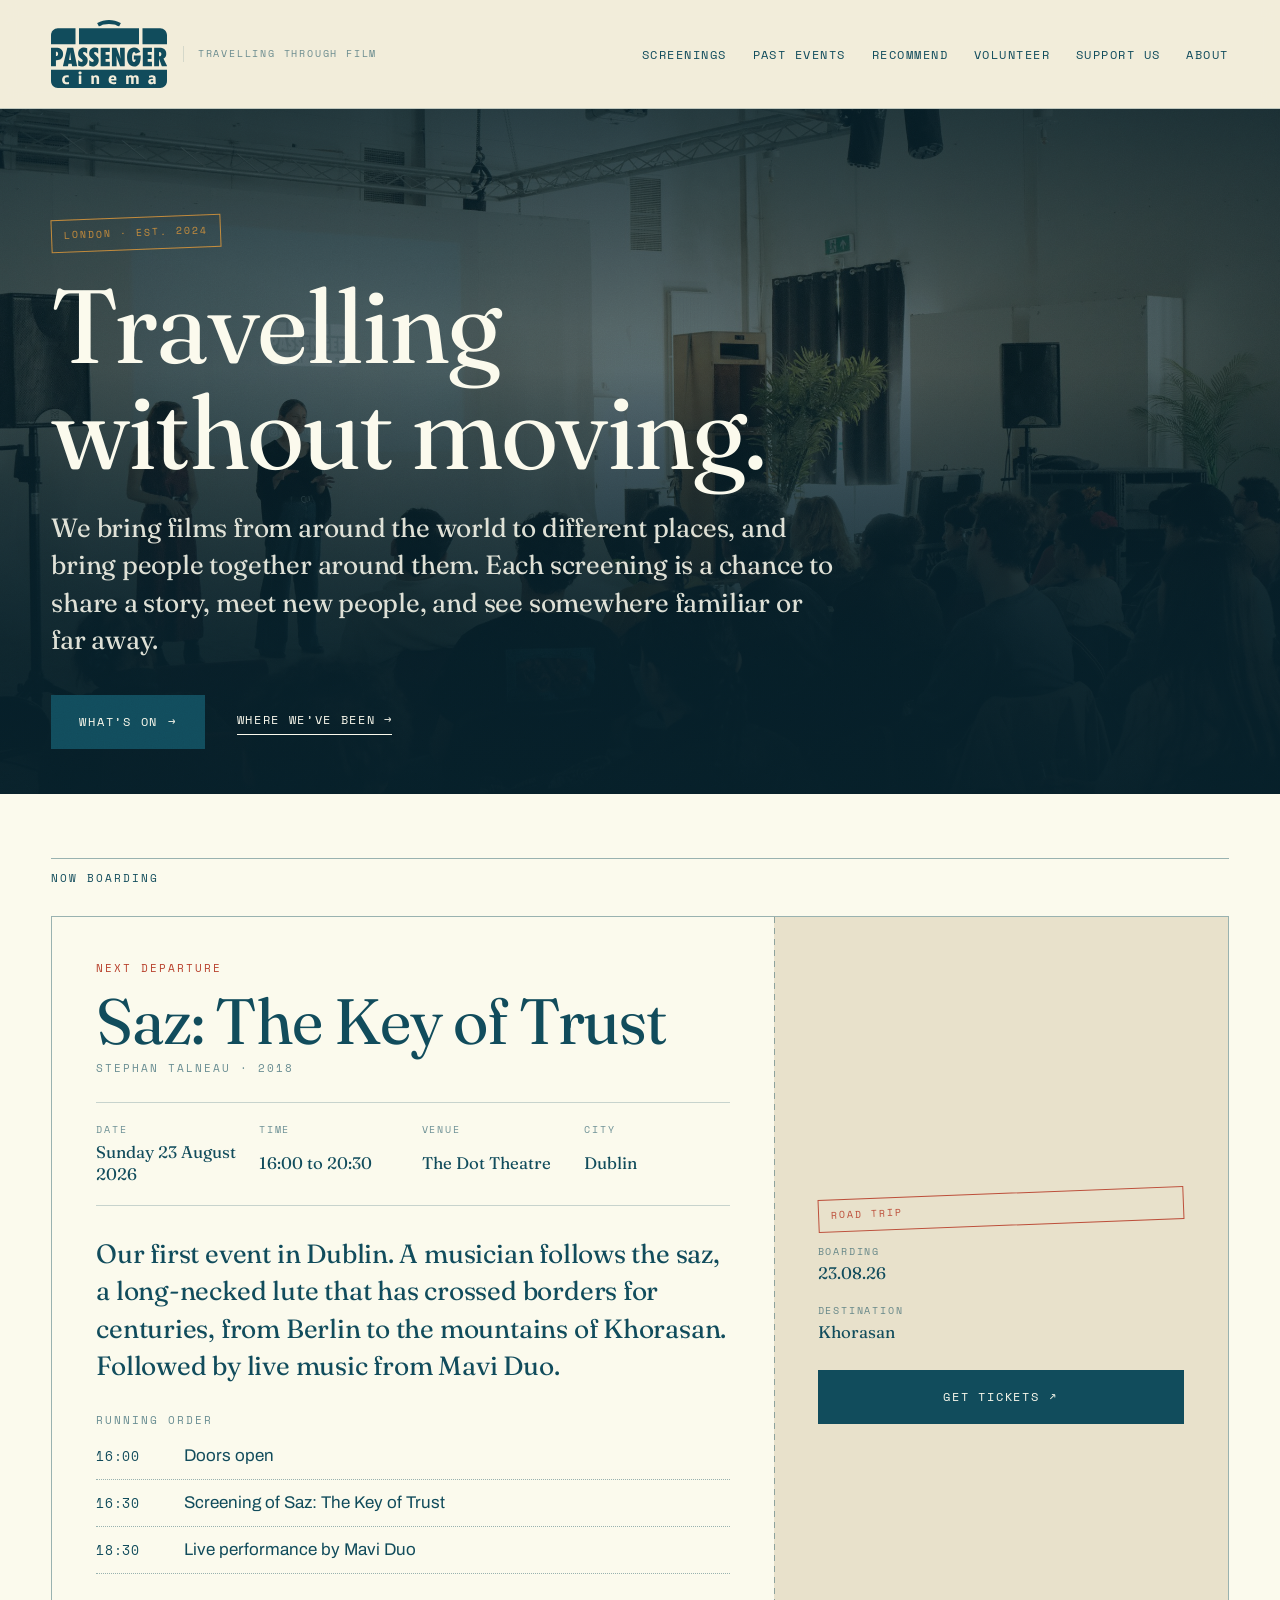
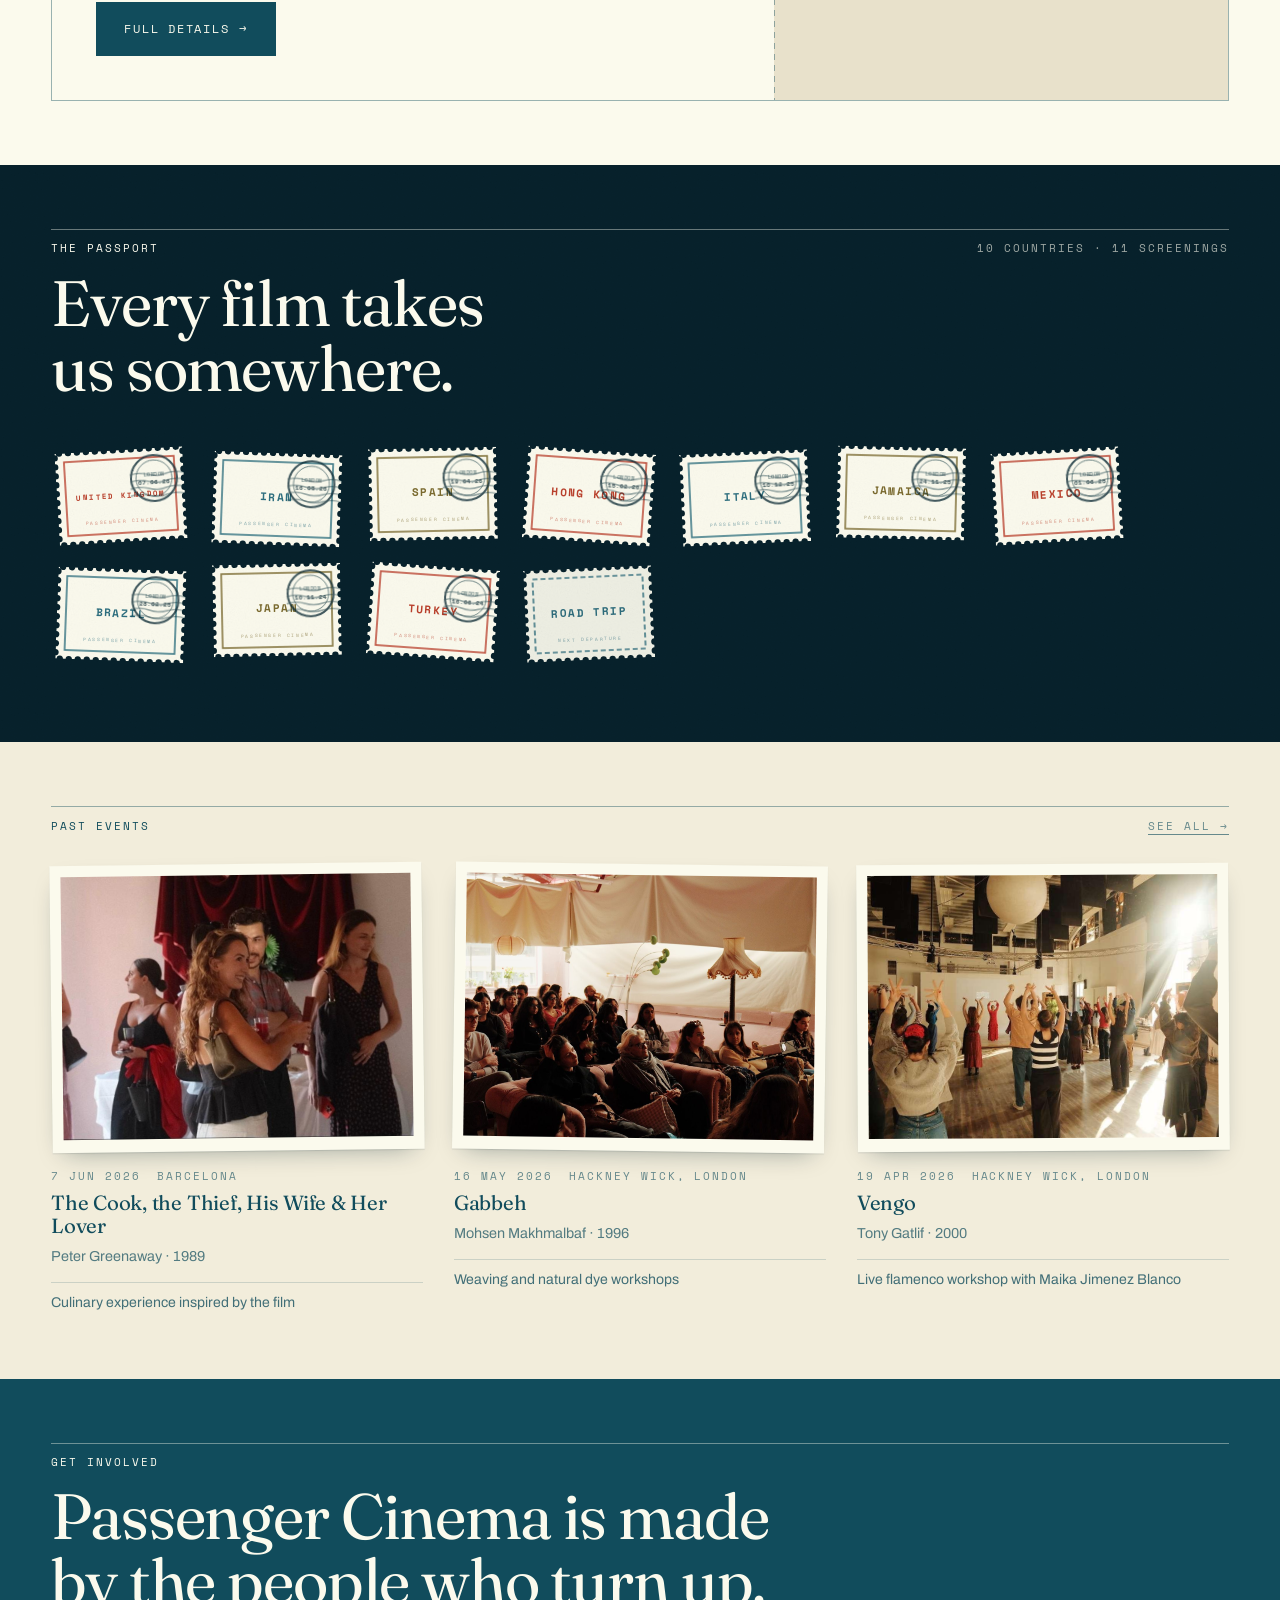
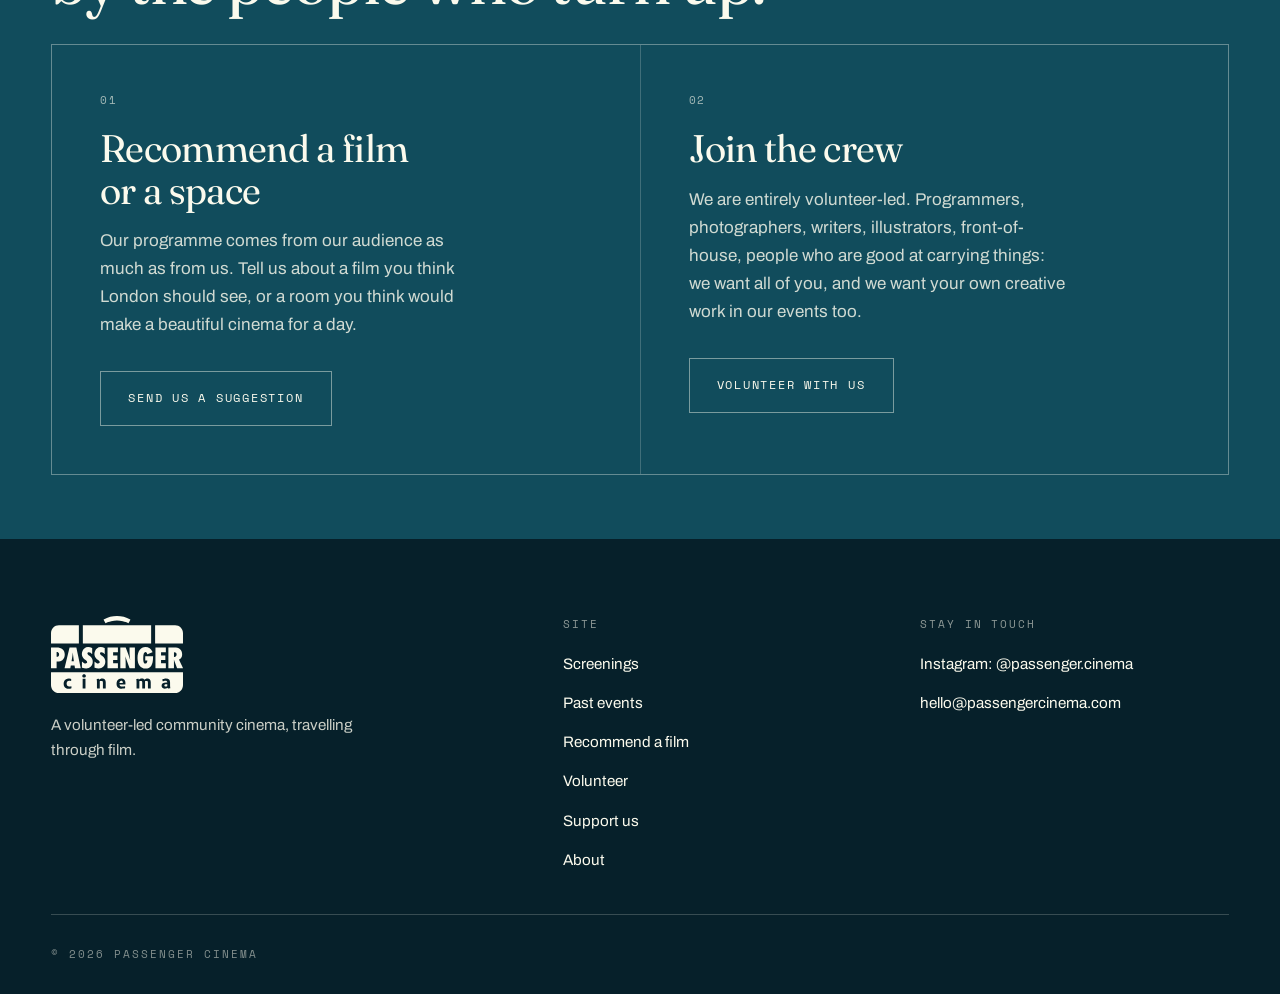
==== index.html @ d67d9bd0 "Drop Luma, keep the email list Every Luma link is gone: the footer on all eight pages, the button on" ====
<!DOCTYPE html>
<html lang="en-GB">
<head>
<meta charset="utf-8">
<meta name="viewport" content="width=device-width, initial-scale=1">
<title>Passenger Cinema: a London community cinema travelling through film</title>
<meta name="description" content="Passenger Cinema is a London community cinema. We bring world cinema to unexpected corners of the city and build a whole event around each film: a workshop, a meal, live music, a conversation that runs long.">
<meta property="og:title" content="Passenger Cinema">
<meta property="og:description" content="A London community cinema. Travelling without moving.">
<meta property="og:type" content="website">
<meta property="og:image" content="assets/img/home-hero.jpg">
<link rel="icon" href="assets/img/brand/logo-mark.png">
<link rel="preconnect" href="https://fonts.googleapis.com">
<link rel="preconnect" href="https://fonts.gstatic.com" crossorigin>
<link href="https://fonts.googleapis.com/css2?family=Fraunces:ital,opsz,wght@0,9..144,300..700;1,9..144,300..600&family=Archivo:wght@400;500;600&family=Space+Mono:wght@400;700&display=swap" rel="stylesheet">
<link rel="stylesheet" href="assets/css/style.css">
</head>
<body>
<a class="skip" href="#main">Skip to content</a>

<header class="masthead">
  <div class="wrap masthead__in">
    <a class="brand" href="index.html" aria-label="Passenger Cinema home">
      <img src="assets/img/brand/logo-midnight.svg" alt="Passenger Cinema">
      <span class="brand__tag">Travelling through film</span>
    </a>
    <button class="navToggle" type="button" aria-expanded="false" aria-controls="nav">
      <span class="navToggle__t">Menu</span>
    </button>
    <nav class="nav" id="nav" data-open="false" aria-label="Main">
      <a href="screenings.html">Screenings</a>
      <a href="archive.html">Past events</a>
      <a href="recommend.html">Recommend</a>
      <a href="volunteer.html">Volunteer</a>
      <a href="support.html">Support us</a>
      <a href="about.html">About</a>
    </nav>
  </div>
</header>

<main id="main">

  <!-- ============================================================ HERO -->
  <section class="hero grain">
    <div class="hero__media">
      <img src="assets/img/home-hero.jpg" alt="A full audience at The Bath House in Hackney Wick, as Passenger Cinema introduce the film in front of the screen." fetchpriority="high">
    </div>
    <div class="wrap hero__in">
      <div class="hero__kicker">
        <span class="stamp" data-t="home.heroKicker">London · est. 2024</span>
      </div>
      <h1 class="display d1" data-t="home.heroHeading">Travelling without moving.</h1>
      <p class="hero__sub lede" data-t="home.heroStandfirst">
        We are a volunteer-run community cinema in London. Every screening is a journey to
        another country, and the event around the film is built with the people whose
        culture is on the screen.
      </p>
      <div class="hero__foot">
        <a class="btn" href="screenings.html">What&rsquo;s on <span aria-hidden="true">&rarr;</span></a>
        <a class="link" href="archive.html">Where we&rsquo;ve been <span class="arw" aria-hidden="true">&rarr;</span></a>
      </div>
    </div>
  </section>

  <!-- ================================================ NEXT DEPARTURE -->
  <section class="section ivory">
    <div class="wrap">
      <div class="shead">
        <div class="shead__top">
          <p class="label">Now boarding</p>
        </div>
      </div>
      <div data-next-departure></div>
    </div>
  </section>

  <!-- ======================================================== PASSPORT -->
  <section class="section deep grain" style="position:relative">
    <div class="wrap" style="position:relative;z-index:2">
      <div class="shead">
        <div class="shead__top">
          <p class="label">The passport</p>
          <p class="label label--muted shead__note">
            <span data-stat-countries>0</span> countries · <span data-stat-events>0</span> screenings
          </p>
        </div>
        <h2 class="display d2" style="max-width:20ch" data-t="home.passportHeading">Every film takes us somewhere.</h2>
      </div>
      <div class="passport" data-passport></div>
    </div>
  </section>

  <!-- ========================================================= ARCHIVE -->
  <section class="section">
    <div class="wrap">
      <div class="shead">
        <div class="shead__top">
          <p class="label">Past events</p>
          <p class="label label--muted shead__note"><a href="archive.html" style="text-decoration:none;border-bottom:1px solid">See all &rarr;</a></p>
        </div>
      </div>
      <div class="cards cards--3" data-featured-archive></div>
    </div>
  </section>

  <!-- ==================================================== GET INVOLVED -->
  <section class="section dark">
    <div class="wrap">
      <div class="shead">
        <div class="shead__top"><p class="label">Get involved</p></div>
        <h2 class="display d2" style="max-width:22ch" data-t="home.involvedHeading">Passenger Cinema is made by the people who turn up.</h2>
      </div>

      <div class="grid2" style="gap:1px;background:var(--rule-dark);border:1px solid var(--rule-dark);margin-top:1rem">
        <article style="background:var(--midnight);padding:clamp(1.75rem,4vw,3rem)">
          <p class="label label--muted" style="margin-bottom:1.25rem">01</p>
          <h3 class="display d3" style="margin-bottom:1rem">Recommend a film<br>or a space</h3>
          <p style="opacity:.82;max-width:38ch" data-t="home.involvedRecommend">
            Our programme comes from our audience as much as from us. Tell us about a film you think
            London should see, or a room you think would make a beautiful cinema for one night.
          </p>
          <p style="margin:2rem 0 0"><a class="btn btn--ghost" href="recommend.html">Send us a suggestion</a></p>
        </article>
        <article style="background:var(--midnight);padding:clamp(1.75rem,4vw,3rem)">
          <p class="label label--muted" style="margin-bottom:1.25rem">02</p>
          <h3 class="display d3" style="margin-bottom:1rem">Join the crew</h3>
          <p style="opacity:.82;max-width:38ch" data-t="home.involvedVolunteer">
            We are entirely volunteer-led. Programmers, photographers, writers, illustrators,
            front-of-house, people who are good at carrying things: we want all of you, and we
            want your own creative work in our events too.
          </p>
          <p style="margin:2rem 0 0"><a class="btn btn--ghost" href="volunteer.html">Volunteer with us</a></p>
        </article>
      </div>
    </div>
  </section></main>

<footer class="foot">
  <div class="wrap">
    <div class="foot__grid">
      <div class="foot__brand">
        <img src="assets/img/brand/logo-ivory.svg" alt="Passenger Cinema">
        <p data-t="footerTagline">A volunteer-led community cinema, travelling through film.</p>
      </div>
      <div>
        <h4>Site</h4>
        <ul>
          <li><a href="screenings.html">Screenings</a></li>
          <li><a href="archive.html">Past events</a></li>
          <li><a href="recommend.html">Recommend a film</a></li>
          <li><a href="volunteer.html">Volunteer</a></li>
          <li><a href="support.html">Support us</a></li>
          <li><a href="about.html">About</a></li>
        </ul>
      </div>
      <div>
        <h4>Stay in touch</h4>
        <ul>
          <li><a data-instagram href="#" target="_blank" rel="noopener">Instagram: @passenger.cinema</a></li>
          <li><a data-contact-email href="#">hello@passengercinema.com</a></li>
        </ul>
      </div>
    </div>
    <div class="foot__base">
      <p class="label">&copy; <span data-year>2026</span> Passenger Cinema</p>
    </div>
  </div>
</footer>

<script src="assets/js/site.js"></script>
</body>
</html>
---- assets/css/style.css ----
/* ==========================================================================
   PASSENGER CINEMA
   Brand: Midnight Green #114C5C · Ivory #FBFAED (from the official logo kit)
   ========================================================================== */

/* --------------------------------------------------------------- tokens - */
:root {
  --ink:            #06202A;
  --midnight:       #114C5C;
  --midnight-2:     #0D3C49;
  --midnight-soft:  #2A6C7D;
  --ivory:          #FBFAED;
  --paper:          #F2EDDB;
  --paper-2:        #E8E1CB;
  --stamp:          #B8402C;
  --ochre:          #D2913A;

  --rule:           color-mix(in srgb, var(--midnight) 22%, transparent);
  --rule-strong:    color-mix(in srgb, var(--midnight) 42%, transparent);
  --rule-dark:      rgba(251, 250, 237, .20);

  --display: "Fraunces", "Iowan Old Style", "Palatino Linotype", Palatino, Georgia, serif;
  --sans:    "Archivo", "Helvetica Neue", Helvetica, Arial, sans-serif;
  --mono:    "Space Mono", ui-monospace, SFMono-Regular, "SF Mono", Menlo, Consolas, monospace;

  --gut:   clamp(1.25rem, 4vw, 3.5rem);
  --maxw:  1320px;
  --readw: 62ch;

  /* height of the sticky masthead — the mobile nav drops from underneath it,
     so change it here and everything follows */
  --headerH: clamp(84px, 7.5vw, 112px);

  --ease: cubic-bezier(.22,.61,.36,1);
}

/* ---------------------------------------------------------------- reset - */
*, *::before, *::after { box-sizing: border-box; }
html { -webkit-text-size-adjust: 100%; scroll-behavior: smooth; }
@media (prefers-reduced-motion: reduce) {
  html { scroll-behavior: auto; }
  *, *::before, *::after { animation-duration: .001ms !important; transition-duration: .001ms !important; }
}
body {
  margin: 0;
  background: var(--paper);
  color: var(--midnight);
  font-family: var(--sans);
  font-size: clamp(1rem, .96rem + .2vw, 1.0625rem);
  line-height: 1.65;
  -webkit-font-smoothing: antialiased;
  text-rendering: optimizeLegibility;
}
img, svg, video { max-width: 100%; display: block; }
img { height: auto; }
a { color: inherit; }
button, input, select, textarea { font: inherit; color: inherit; }
h1, h2, h3, h4 { margin: 0; font-weight: 400; }
p { margin: 0 0 1.1em; }
ul { margin: 0; padding: 0; }
hr { border: 0; border-top: 1px solid var(--rule); margin: 0; }

::selection { background: var(--ochre); color: var(--ink); }

:focus-visible {
  outline: 2px solid var(--stamp);
  outline-offset: 3px;
  border-radius: 2px;
}

.skip {
  position: absolute; left: -9999px; top: 0; z-index: 200;
  background: var(--midnight); color: var(--ivory);
  padding: .75rem 1.25rem; font-family: var(--mono); font-size: .8rem;
}
.skip:focus { left: 0; }

.sr {
  position: absolute; width: 1px; height: 1px; padding: 0; margin: -1px;
  overflow: hidden; clip: rect(0 0 0 0); white-space: nowrap; border: 0;
}

/* ------------------------------------------------------------- primitives */
.wrap { width: 100%; max-width: var(--maxw); margin-inline: auto; padding-inline: var(--gut); }
.wrap--narrow { max-width: 880px; }

.section { padding-block: clamp(3.25rem, 5vw, 4.5rem); }
.section--tight { padding-block: clamp(2.25rem, 3.2vw, 2.75rem); }

.dark  { background: var(--midnight); color: var(--ivory); }
.dark  { --rule: var(--rule-dark); --rule-strong: rgba(251,250,237,.4); }
.deep  { background: var(--ink);     color: var(--ivory); }
.deep  { --rule: var(--rule-dark); --rule-strong: rgba(251,250,237,.4); }
.ivory { background: var(--ivory);   color: var(--midnight); }

/* labels: the small letterspaced mono used all over the site.
   These hold editable content, so they have to survive someone typing a long
   value into the CMS. Wrap rather than overflow, and never exceed the column. */
.label {
  font-family: var(--mono);
  font-size: .6875rem;
  letter-spacing: .18em;
  text-transform: uppercase;
  line-height: 1.4;
  margin: 0;
  max-width: 100%;
  overflow-wrap: anywhere;
}
.label--muted { opacity: .62; }
.label--stamp { color: var(--stamp); }
/* the stamp red goes muddy on dark grounds, so switch to ochre there */
.dark .label--stamp, .deep .label--stamp, .hero .label--stamp, .ehero .label--stamp { color: var(--ochre); }
/* over photography, muted labels lose the fight: keep them legible */
.hero .label--muted, .ehero .label--muted {
  opacity: .95; color: var(--ochre);
  text-shadow: 0 1px 12px rgba(6,32,42,.85);
}

/* display type */
.display {
  font-family: var(--display);
  font-weight: 400;
  font-variation-settings: "SOFT" 0, "WONK" 1, "opsz" 60;
  line-height: 1.02;
  letter-spacing: -.018em;
  text-wrap: balance;
}
.d1 { font-size: clamp(2.75rem, 8.5vw, 6.5rem); }
.d2 { font-size: clamp(2.1rem, 5.4vw, 4rem); }
.d3 { font-size: clamp(1.55rem, 3.2vw, 2.4rem); line-height: 1.08; }
.d4 { font-size: clamp(1.25rem, 2vw, 1.6rem);  line-height: 1.15; letter-spacing: -.01em; }

.lede {
  font-family: var(--display);
  font-size: clamp(1.2rem, 1.05rem + 1vw, 1.65rem);
  line-height: 1.42;
  font-weight: 400;
  letter-spacing: -.008em;
  max-width: 34ch;
}
.prose { max-width: var(--readw); }
.prose p { margin-bottom: 1.25em; }
.prose em { font-style: italic; }
.prose a { text-decoration: underline; text-underline-offset: .22em; text-decoration-thickness: 1px; }

.rule { border-top: 1px solid var(--rule); }
.rule-strong { border-top: 1px solid var(--rule-strong); }

/* section heading: label + rule + title */
.shead { display: grid; gap: .8rem; margin-bottom: clamp(1.5rem, 2.4vw, 1.9rem); }
.shead__top {
  display: flex; align-items: baseline; gap: 1rem;
  border-top: 1px solid var(--rule-strong); padding-top: .7rem;
}
.shead__top .label { flex: 0 0 auto; }
.shead__top .shead__note { margin-left: auto; text-align: right; }

/* ------------------------------------------------------------------ links */
.link {
  display: inline-flex; align-items: center; gap: .5rem;
  font-family: var(--mono); font-size: .75rem; letter-spacing: .14em;
  text-transform: uppercase; text-decoration: none;
  padding-bottom: .25rem;
  border-bottom: 1px solid currentColor;
  transition: gap .25s var(--ease), opacity .2s;
}
.link:hover { gap: .9rem; }
.link .arw { transition: transform .25s var(--ease); }
.link:hover .arw { transform: translateX(2px); }

.btn {
  display: inline-flex; align-items: center; justify-content: center; gap: .6rem;
  font-family: var(--mono); font-size: .78rem; letter-spacing: .14em;
  text-transform: uppercase; text-decoration: none;
  padding: 1rem 1.7rem;
  background: var(--midnight); color: var(--ivory);
  border: 1px solid var(--midnight);
  cursor: pointer;
  transition: background .22s var(--ease), color .22s var(--ease), transform .22s var(--ease);
}
.btn:hover { background: var(--stamp); border-color: var(--stamp); color: var(--ivory); transform: translateY(-1px); }
.btn--ghost { background: transparent; color: currentColor; border-color: currentColor; }
.btn--ghost:hover { background: currentColor; color: var(--paper); }
.dark .btn, .deep .btn { background: var(--ivory); color: var(--midnight); border-color: var(--ivory); }
.dark .btn:hover, .deep .btn:hover { background: var(--ochre); border-color: var(--ochre); color: var(--ink); }
.dark .btn--ghost, .deep .btn--ghost { background: transparent; color: var(--ivory); border-color: rgba(251,250,237,.45); }
.dark .btn--ghost:hover, .deep .btn--ghost:hover { background: var(--ivory); color: var(--midnight); border-color: var(--ivory); }
.btn[disabled] { opacity: .45; pointer-events: none; }

/* ----------------------------------------------------------------- stamps */
.stamp {
  display: inline-block;
  font-family: var(--mono); font-size: .625rem; letter-spacing: .2em; text-transform: uppercase;
  padding: .45rem .75rem;
  border: 1.5px solid currentColor;
  color: var(--stamp);
  transform: rotate(-2.2deg);
  opacity: .9;
}
.stamp--ochre { color: var(--ochre); }
.stamp--flat  { transform: none; }
.dark .stamp, .deep .stamp, .hero .stamp, .ehero .stamp { color: var(--ochre); }
.ticket__stub .stamp { color: var(--stamp); }

/* -------------------------------------------------------------- site head */
.masthead {
  position: sticky; top: 0; z-index: 60;
  background: color-mix(in srgb, var(--paper) 92%, transparent);
  backdrop-filter: blur(10px);
  border-bottom: 1px solid var(--rule);
}
.masthead--onDark {
  background: color-mix(in srgb, var(--ink) 82%, transparent);
  color: var(--ivory);
  border-bottom-color: var(--rule-dark);
}
.masthead__in {
  display: flex; align-items: center; gap: 1.5rem;
  min-height: var(--headerH);
  padding-block: clamp(1rem, 1.6vw, 1.6rem);
}
.brand { display: flex; align-items: center; gap: 1rem; text-decoration: none; flex: 0 0 auto; }
.brand img { width: clamp(92px, 10vw, 116px); }
.brand__tag {
  display: none;
  font-family: var(--mono); font-size: .625rem; letter-spacing: .18em; text-transform: uppercase;
  opacity: .6; padding-left: .85rem; border-left: 1px solid var(--rule);
}
@media (min-width: 900px) { .brand__tag { display: block; } }

.nav { margin-left: auto; display: flex; align-items: center; gap: clamp(.9rem, 2vw, 1.9rem); }
.nav a {
  font-family: var(--mono); font-size: .72rem; letter-spacing: .13em; text-transform: uppercase;
  text-decoration: none; padding: .35rem 0; position: relative; white-space: nowrap;
}
.nav a::after {
  content: ""; position: absolute; left: 0; right: 100%; bottom: 0;
  border-bottom: 1px solid currentColor; transition: right .28s var(--ease);
}
.nav a:hover::after, .nav a[aria-current="page"]::after { right: 0; }
.nav a[aria-current="page"] { color: var(--stamp); }
.masthead--onDark .nav a[aria-current="page"] { color: var(--ochre); }

.navToggle {
  margin-left: auto; display: inline-flex; align-items: center; gap: .5rem;
  background: none; border: 1px solid var(--rule-strong); cursor: pointer;
  padding: .5rem .8rem;
  font-family: var(--mono); font-size: .68rem; letter-spacing: .14em; text-transform: uppercase;
}
@media (min-width: 940px) { .navToggle { display: none; } }
@media (max-width: 939px) {
  .nav {
    position: fixed; inset: var(--headerH) 0 auto 0;
    background: var(--midnight); color: var(--ivory);
    flex-direction: column; align-items: flex-start; gap: 0;
    padding: 1rem var(--gut) 2rem;
    border-bottom: 1px solid var(--rule-dark);
    transform: translateY(-8px); opacity: 0; pointer-events: none;
    transition: opacity .2s var(--ease), transform .2s var(--ease);
    max-height: calc(100dvh - var(--headerH)); overflow-y: auto;
  }
  .nav[data-open="true"] { transform: none; opacity: 1; pointer-events: auto; }
  .nav a { width: 100%; padding: .95rem 0; border-bottom: 1px solid rgba(251,250,237,.14); font-size: .82rem; }
  .nav a::after { display: none; }
  .nav a[aria-current="page"] { color: var(--ochre); }
}

/* ------------------------------------------------------------------- hero */
.hero { position: relative; background: var(--ink); color: var(--ivory); overflow: hidden; }
.hero__media { position: absolute; inset: 0; }
.hero__media img { width: 100%; height: 100%; object-fit: cover; opacity: .52; filter: saturate(.85) contrast(1.03); }
.hero__media::after {
  content: ""; position: absolute; inset: 0;
  background:
    linear-gradient(180deg, rgba(6,32,42,.72) 0%, rgba(6,32,42,.35) 38%, rgba(6,32,42,.88) 100%),
    radial-gradient(120% 80% at 50% 0%, transparent 40%, rgba(6,32,42,.6) 100%);
}
.hero__in {
  position: relative;
  min-height: min(74vh, 640px);
  display: flex; flex-direction: column; justify-content: flex-end;
  padding-block: clamp(4rem, 12vh, 7rem) clamp(2rem, 5vh, 3rem);
}
.hero__kicker { display: flex; flex-wrap: wrap; align-items: center; gap: .9rem; margin-bottom: 1.4rem; }
.hero h1 { max-width: 16ch; margin-bottom: 1.5rem; }
.hero__sub { max-width: 46ch; opacity: .88; margin-bottom: 2.25rem; }
.hero__foot { display: flex; flex-wrap: wrap; gap: 1rem 2rem; align-items: center; }

/* grain */
.grain::before {
  content: ""; position: absolute; inset: 0; pointer-events: none; z-index: 1;
  opacity: .16; mix-blend-mode: overlay;
  background-image: url("data:image/svg+xml;utf8,<svg xmlns='http://www.w3.org/2000/svg' width='180' height='180'><filter id='n'><feTurbulence type='fractalNoise' baseFrequency='.85' numOctaves='3' stitchTiles='stitch'/><feColorMatrix type='saturate' values='0'/></filter><rect width='180' height='180' filter='url(%23n)' opacity='.55'/></svg>");
}

/* A portrait image beside a column of text, used for the film poster on the
   screenings page and the founders photograph on the About page. Each fills
   the white space the other would leave. */
.filmgrid { display: grid; gap: clamp(1.5rem, 3vw, 2.75rem); align-items: start; }
@media (min-width: 780px) {
  .filmgrid { grid-template-columns: minmax(0, .8fr) minmax(0, 1.2fr); }
}
.filmgrid__fig { margin: 0; }
.filmgrid__fig img { width: 100%; }
.filmgrid .prose { max-width: none; }

/* ------------------------------------------------------- boarding / ticket */
.ticket {
  position: relative;
  background: var(--ivory); color: var(--midnight);
  display: grid; grid-template-columns: 1fr;
  border: 1px solid var(--rule-strong);
}
.dark .ticket, .deep .ticket { border-color: transparent; }
@media (min-width: 860px) { .ticket { grid-template-columns: 1.35fr .85fr; } }

.ticket__main { padding: clamp(1.6rem, 3.5vw, 2.75rem); }
.ticket__stub {
  padding: clamp(1.6rem, 3.5vw, 2.75rem);
  background: var(--paper-2);
  display: flex; flex-direction: column; gap: 1.1rem; justify-content: center;
  position: relative;
}
/* perforation */
.ticket__stub::before {
  content: ""; position: absolute; inset-block: 0; left: 0; width: 1px;
  background-image: linear-gradient(var(--rule-strong) 55%, transparent 0);
  background-size: 1px 11px;
}
@media (max-width: 859px) {
  .ticket__stub::before { inset: 0 0 auto 0; width: auto; height: 1px;
    background-image: linear-gradient(90deg, var(--rule-strong) 55%, transparent 0);
    background-size: 11px 1px; }
}
.ticket__row { display: grid; gap: .2rem; }
.ticket__row dt { font-family: var(--mono); font-size: .625rem; letter-spacing: .18em; text-transform: uppercase; opacity: .6; }
.ticket__row dd { margin: 0; font-family: var(--display); font-size: 1.05rem; line-height: 1.3; overflow-wrap: anywhere; }
.ticket__meta { display: grid; grid-template-columns: repeat(auto-fit, minmax(120px, 1fr)); gap: 1.1rem; margin: 1.6rem 0 1.8rem;
  border-top: 1px solid var(--rule); border-bottom: 1px solid var(--rule); padding-block: 1.2rem; }

.runorder { list-style: none; display: grid; gap: .55rem; margin: 0 0 1.75rem; }
.runorder li { display: grid; grid-template-columns: 4.5rem 1fr; gap: 1rem; align-items: baseline;
  padding-bottom: .55rem; border-bottom: 1px dotted var(--rule-strong); }
.runorder time { font-family: var(--mono); font-size: .8rem; letter-spacing: .06em; }

/* a smaller button, for places that should not shout */
.btn--sm { padding: .62rem 1.05rem; font-size: .68rem; letter-spacing: .12em; gap: .45rem; }

/* Stay in touch: deliberately compact. It sits at the foot of the page
   and should not compete with the screening above it. */
.stayintouch__lede { font-family: var(--display); font-size: 1.35rem; line-height: 1.25; margin: 0 0 .5rem; }
.stayintouch__p { opacity: .82; font-size: .92rem; max-width: 48ch; margin: 0; }
.stayintouch__row { display: flex; flex-wrap: wrap; gap: .6rem; margin: 1.1rem 0 0; }
.stayintouch .field input { padding: .62rem .85rem; }

/* email signup: field and button on one line where there is room */
.signup { display: grid; gap: .75rem; }
@media (min-width: 520px) { .signup { grid-template-columns: 1fr auto; align-items: start; } }
.signup .btn { white-space: nowrap; }

/* ------------------------------------------------------------- subscribe */
.subscribe {
  display: grid; gap: 1.5rem; align-items: center;
  border-block: 1px solid var(--rule);
  padding-block: clamp(1.75rem, 3vw, 2.5rem);
}
@media (min-width: 820px) {
  .subscribe { grid-template-columns: 1fr auto; gap: 2.5rem; }
}

/* --------------------------------------------------------------- pillars */
.pillars { display: grid; gap: 1px; background: var(--rule); border-block: 1px solid var(--rule); }
@media (min-width: 780px) { .pillars { grid-template-columns: repeat(3, 1fr); } }
.pillar { background: var(--paper); padding: clamp(1.5rem, 3vw, 2.25rem) clamp(1.25rem, 2.5vw, 2rem); }
.ivory .pillars .pillar { background: var(--ivory); }
.pillar__n { font-family: var(--mono); font-size: .68rem; letter-spacing: .2em; opacity: .5; display: block; margin-bottom: 1.1rem; }
.pillar h3 { margin-bottom: .6rem; }
.pillar p { margin: 0; font-size: .96rem; opacity: .82; }

/* --------------------------------------------------------------- passport -
   The stamps are SVG, drawn in site.js, so all the box styling that used to
   live here is gone. What is left positions them and sets the ink colour.
   -------------------------------------------------------------------------- */
.passport {
  display: flex; flex-wrap: wrap;
  gap: clamp(.5rem, 1.4vw, 1rem);
  padding-block: 1rem;
}

/* The wrapper exists so the hover postcard has somewhere to live: the SVG
   would otherwise clip it. */
.pstamp-wrap { position: relative; display: inline-block; }

.pstamp {
  --ink: #B8402C;
  --cancel: #0B2C36;
  --stamp-paper: #FBFAED;
  display: block;
  text-decoration: none;
  transition: transform .3s var(--ease), opacity .2s var(--ease);
}
.stampsvg { display: block; font-family: var(--mono); overflow: visible; }

/* every stamp sits at its own angle, like a page that has been filling up */
.pstamp-wrap:nth-child(6n+1) .pstamp { transform: rotate(-3.4deg); }
.pstamp-wrap:nth-child(6n+2) .pstamp { transform: rotate(2.1deg)  translateY(3px); }
.pstamp-wrap:nth-child(6n+3) .pstamp { transform: rotate(-1.2deg) translateY(-2px); }
.pstamp-wrap:nth-child(6n+4) .pstamp { transform: rotate(4.1deg); }
.pstamp-wrap:nth-child(6n+5) .pstamp { transform: rotate(-2.6deg) translateY(2px); }
.pstamp-wrap:nth-child(6n+6) .pstamp { transform: rotate(1.4deg)  translateY(-3px); }

/* three ink colours, cycling, so the page looks stamped over time */
.pstamp-wrap:nth-child(3n+2) .pstamp { --ink: #2E6E7E; }
.pstamp-wrap:nth-child(3n+3) .pstamp { --ink: #7A6A2F; }

.pstamp-wrap:hover .pstamp { transform: rotate(0deg) scale(1.05); }

/* the one we have not been to yet: printed, but not yet cancelled */
.pstamp[data-next="true"] { --ink: #9A6B1F; opacity: .95; }

/* ---- the postcard that appears on hover -------------------------------- */
.pcard {
  position: absolute;
  bottom: calc(100% + 6px);
  left: 50%;
  width: 168px;
  z-index: 30;
  display: grid; gap: .1rem;
  padding: 8px 8px 10px;
  background: var(--ivory);
  color: var(--midnight);
  box-shadow: 0 2px 3px rgba(6,32,42,.14), 0 18px 34px -14px rgba(6,32,42,.6);
  opacity: 0; visibility: hidden;
  transform: translateX(-50%) rotate(-2.5deg) scale(.94);
  transform-origin: bottom center;
  transition: opacity .22s var(--ease), transform .28s var(--ease), visibility .22s;
  pointer-events: none;
}
.pcard__fig { display: block; overflow: hidden; }
.pcard__fig img { width: 100%; aspect-ratio: 4 / 3; object-fit: cover; display: block; }
.pcard__t {
  font-family: var(--display); font-size: .82rem; line-height: 1.2;
  letter-spacing: 0; text-transform: none; margin-top: .45rem;
}
.pcard__n {
  font-family: var(--mono); font-size: .56rem; letter-spacing: .14em;
  text-transform: uppercase; opacity: .55;
}
.pcard::after {
  content: ""; position: absolute; top: 100%; left: 50%; translate: -50% 0;
  border: 6px solid transparent; border-top-color: var(--ivory);
}

/* Hover only. On a touch screen tapping should just follow the link. */
@media (hover: hover) and (pointer: fine) {
  .pstamp-wrap:hover .pcard,
  .pstamp-wrap:focus-within .pcard {
    opacity: 1; visibility: visible;
    transform: translateX(-50%) rotate(-2.5deg) scale(1);
  }
}

@media (prefers-reduced-motion: reduce) {
  .pstamp-wrap:hover .pstamp { transform: none; }
  .pcard { transition: opacity .01ms, visibility .01ms; }
}
/* ------------------------------------------------------------ event cards */
.cards { display: grid; gap: clamp(1.5rem, 2.4vw, 2.1rem); }
@media (min-width: 720px)  { .cards--2 { grid-template-columns: repeat(2, 1fr); } }
@media (min-width: 720px)  { .cards--3 { grid-template-columns: repeat(2, 1fr); } }
@media (min-width: 1040px) { .cards--3 { grid-template-columns: repeat(3, 1fr); } }

/* Cards are postcards: a photographic print with a white margin, dropped on
   the page at a slight angle. The tilt alternates so a grid of them looks
   placed by hand rather than mechanically rotated. */
.card { display: flex; flex-direction: column; text-decoration: none; }

.card__fig {
  position: relative;
  background: var(--ivory);
  padding: 11px 11px 13px;
  box-shadow:
    0 1px 1px rgba(6,32,42,.10),
    0 10px 26px -12px rgba(6,32,42,.40);
  transition: transform .45s var(--ease), box-shadow .45s var(--ease);
  transform: rotate(-.7deg);
}
.card:nth-child(even) .card__fig { transform: rotate(.8deg); }
.card:nth-child(3n)   .card__fig { transform: rotate(-.35deg); }

.card:hover .card__fig,
.card:focus-visible .card__fig {
  transform: rotate(0deg) translateY(-4px);
  box-shadow:
    0 2px 2px rgba(6,32,42,.10),
    0 20px 40px -14px rgba(6,32,42,.45);
}

.card__fig img,
.card__fig .poster {
  display: block; width: 100%; aspect-ratio: 4 / 3;
  object-fit: cover;
  background: var(--midnight-2);
}

/* the index number sits on the white margin, like a pencilled note */
.card__no {
  position: absolute; right: 14px; bottom: 16px; z-index: 2;
  font-family: var(--mono); font-size: .62rem; letter-spacing: .16em;
  color: var(--midnight); opacity: .45;
}

.card__body { padding-top: 1.15rem; display: grid; gap: .45rem; }
.card__meta { display: flex; flex-wrap: wrap; gap: .5rem 1rem; }
.card h3 { font-family: var(--display); font-size: clamp(1.2rem, 1.6vw, 1.5rem); line-height: 1.12; letter-spacing: -.012em; }
.card__dir { font-size: .9rem; opacity: .7; margin: 0; }
.card__beyond { font-size: .88rem; opacity: .78; margin: .35rem 0 0; padding-top: .55rem; border-top: 1px solid var(--rule); }

/* placeholder poster when an event has no photos yet */
.poster {
  display: grid; place-content: center; gap: .6rem; text-align: center;
  padding: 1.5rem;
  background:
    repeating-linear-gradient(135deg, rgba(251,250,237,.045) 0 2px, transparent 2px 9px),
    linear-gradient(155deg, var(--midnight) 0%, var(--ink) 100%);
  color: var(--ivory);
}
.poster__t { font-family: var(--display); font-size: 1.15rem; line-height: 1.15; max-width: 16ch; margin-inline: auto; }
.poster__n { font-family: var(--mono); font-size: .62rem; letter-spacing: .2em; opacity: .55; text-transform: uppercase; }

/* ---------------------------------------------------------- archive index */
.filters { display: flex; flex-wrap: wrap; gap: .45rem; margin-bottom: clamp(1.75rem, 4vw, 2.5rem); }
.filters button {
  background: transparent; border: 1px solid var(--rule-strong); cursor: pointer;
  padding: .5rem .8rem;
  display: inline-flex; align-items: center; gap: .5rem;
  font-family: var(--mono); font-size: .68rem; letter-spacing: .13em; text-transform: uppercase;
  transition: background .18s var(--ease), color .18s var(--ease), border-color .18s var(--ease);
}
.filters button:hover { border-color: var(--midnight); }
.filters button[aria-pressed="true"] { background: var(--midnight); border-color: var(--midnight); color: var(--ivory); }

/* ------------------------------------------------------------ event page  */
.ehero { position: relative; background: var(--ink); color: var(--ivory); overflow: hidden; }
.ehero__media { position: absolute; inset: 0; }
.ehero__media img { width: 100%; height: 100%; object-fit: cover; opacity: .48; }
.ehero__media::after { content: ""; position: absolute; inset: 0;
  background: linear-gradient(180deg, rgba(6,32,42,.7) 0%, rgba(6,32,42,.3) 40%, rgba(6,32,42,.92) 100%); }
.ehero__in { position: relative; padding-block: clamp(3.5rem, 10vh, 6rem) clamp(2.25rem, 5vh, 3.5rem);
  min-height: min(62vh, 540px); display: flex; flex-direction: column; justify-content: flex-end; }
.ehero h1 { max-width: 18ch; margin-block: 1.1rem .9rem; }

.emeta { display: grid; grid-template-columns: repeat(auto-fit, minmax(150px, 1fr)); gap: 1.4rem;
  border-block: 1px solid var(--rule); padding-block: 1.5rem; }
.emeta div { display: grid; gap: .3rem; }
.emeta dt { font-family: var(--mono); font-size: .625rem; letter-spacing: .18em; text-transform: uppercase; opacity: .6; }
.emeta dd { margin: 0; font-family: var(--display); font-size: 1.05rem; line-height: 1.3; }


/* Contributors. A round photograph if there is one, initials if not, so a
   venue with no picture still lines up with a person who has one. */
.credits { list-style: none; display: grid; gap: .1rem; }
.credit {
  display: grid; grid-template-columns: 40px 1fr; gap: .85rem; align-items: center;
  padding: .7rem 0; border-bottom: 1px solid var(--rule);
}
.credit:first-child { border-top: 1px solid var(--rule); }
.credit__pic {
  width: 40px; height: 40px; border-radius: 50%;
  object-fit: cover; display: grid; place-items: center;
  background: var(--paper-2); color: var(--midnight);
  font-family: var(--mono); font-size: .62rem; letter-spacing: .06em;
}
.dark .credit__pic, .deep .credit__pic { background: var(--midnight-soft); color: var(--ivory); }
.credit__pic--initials { border: 1px solid var(--rule-strong); }
.credit__t { display: grid; gap: .1rem; font-size: .95rem; }
.credit__t b { font-weight: 600; }
.credit__r {
  font-family: var(--mono); font-size: .62rem; letter-spacing: .13em;
  text-transform: uppercase; opacity: .6;
}

/* ---------------------------------------------------------------- gallery */
.gallery { display: grid; gap: 10px; grid-template-columns: repeat(2, 1fr); grid-auto-flow: dense; }
@media (min-width: 760px)  { .gallery { grid-template-columns: repeat(3, 1fr); } }
@media (min-width: 1100px) { .gallery { grid-template-columns: repeat(4, 1fr); } }
.gallery button {
  padding: 0; border: 0; background: var(--midnight-2); cursor: zoom-in; overflow: hidden;
  aspect-ratio: 1; display: block;
}
.gallery img { width: 100%; height: 100%; object-fit: cover; transition: transform .6s var(--ease), opacity .3s; }
.gallery button:hover img { transform: scale(1.05); opacity: .9; }
.gallery button:nth-child(6n+1) { grid-column: span 2; aspect-ratio: 2 / 1; }

.lightbox {
  position: fixed; inset: 0; z-index: 200; display: none;
  background: rgba(6,32,42,.96);
  padding: clamp(1rem, 4vw, 3rem);
}
.lightbox[data-open="true"] { display: grid; grid-template-rows: auto 1fr auto; gap: 1rem; }
.lightbox__bar { display: flex; align-items: center; gap: 1rem; color: var(--ivory); }
.lightbox__bar .label { opacity: .7; }
.lightbox__fig { display: grid; place-items: center; min-height: 0; }
.lightbox__fig img { max-width: 100%; max-height: 100%; object-fit: contain; }
.lightbox__nav { display: flex; justify-content: center; gap: .6rem; }
.lightbox button {
  background: transparent; border: 1px solid rgba(251,250,237,.45); color: var(--ivory); cursor: pointer;
  padding: .6rem 1rem; font-family: var(--mono); font-size: .72rem; letter-spacing: .13em; text-transform: uppercase;
}
.lightbox button:hover { background: var(--ivory); color: var(--midnight); }
.lightbox__close { margin-left: auto; }

/* ------------------------------------------------------------------ forms */
.form { display: grid; gap: 1.6rem; }
.field { display: grid; gap: .5rem; }
/* The role questions are injected into a plain wrapper, so they would
   otherwise stack with no gap at all while the rest of the form breathes.
   Long answer boxes need more air than the short fields above them. */
[data-role-questions] { display: grid; gap: 2.4rem; }
.field > label { font-family: var(--mono); font-size: .7rem; letter-spacing: .14em; text-transform: uppercase; }
.field .hint { font-size: .85rem; opacity: .68; line-height: 1.5; margin: 0; }
.field .req { color: var(--stamp); }
.dark .field .req, .deep .field .req { color: var(--ochre); }

.field input, .field textarea, .field select {
  width: 100%;
  background: var(--ivory);
  border: 1px solid var(--rule-strong);
  padding: .85rem 1rem;
  font-family: var(--sans); font-size: 1rem; line-height: 1.5;
  border-radius: 0;
  transition: border-color .18s, background .18s;
}
.field textarea { min-height: 9rem; resize: vertical; }
.field select { appearance: none;
  background-image: url("data:image/svg+xml;utf8,<svg xmlns='http://www.w3.org/2000/svg' width='14' height='9'><path d='M1 1l6 6 6-6' fill='none' stroke='%23114C5C' stroke-width='1.6'/></svg>");
  background-repeat: no-repeat; background-position: right 1rem center; padding-right: 2.6rem; }
.field input:focus, .field textarea:focus, .field select:focus { border-color: var(--midnight); outline-offset: 1px; }
.field input[aria-invalid="true"], .field textarea[aria-invalid="true"] { border-color: var(--stamp); background: color-mix(in srgb, var(--stamp) 6%, var(--ivory)); }
.field .err { color: var(--stamp); font-family: var(--mono); font-size: .7rem; letter-spacing: .1em; text-transform: uppercase; }

.grid2 { display: grid; gap: 1.6rem; }
@media (min-width: 680px) { .grid2 { grid-template-columns: 1fr 1fr; } }

.hp { position: absolute; left: -9999px; opacity: 0; height: 0; overflow: hidden; }

.formNote { font-size: .85rem; opacity: .7; max-width: 52ch; }

.formMsg { display: none; padding: 1.25rem 1.4rem; border: 1px solid var(--rule-strong); font-size: .95rem; }
.formMsg[data-state="ok"]   { display: block; border-color: var(--midnight); background: color-mix(in srgb, var(--midnight) 8%, transparent); }
.formMsg[data-state="err"]  { display: block; border-color: var(--stamp);   background: color-mix(in srgb, var(--stamp) 8%, transparent); }
.formMsg[data-state="mail"] { display: block; border-color: var(--ochre);   background: color-mix(in srgb, var(--ochre) 12%, transparent); }

/* role picker */
.roles { display: grid; gap: 1px; background: var(--rule); border: 1px solid var(--rule); margin-bottom: 2rem; }
@media (min-width: 820px) { .roles { grid-template-columns: repeat(2, 1fr); } }
.role { background: var(--ivory); }
.role label { display: block; padding: 1.4rem 1.5rem; cursor: pointer; height: 100%; transition: background .18s; }
.role label:hover { background: var(--paper); }
/* visually hidden but still a real, focusable, screen-reader-visible radio */
.role input {
  position: absolute; width: 1px; height: 1px; margin: -1px; padding: 0;
  overflow: hidden; clip: rect(0 0 0 0); white-space: nowrap; border: 0;
}
.role input:focus-visible + span { outline: 2px solid var(--stamp); outline-offset: 4px; }
.role__t { display: flex; align-items: baseline; gap: .7rem; margin-bottom: .5rem; }
.role__dot { width: 11px; height: 11px; border: 1.5px solid var(--midnight); border-radius: 50%; flex: 0 0 auto; transform: translateY(-1px); }
.role input:checked ~ span .role__dot { background: var(--stamp); border-color: var(--stamp); box-shadow: inset 0 0 0 2px var(--ivory); }
.role input:checked ~ span { color: var(--midnight); }
.role:has(input:checked) label { background: var(--paper); }
.role:has(input:checked) { box-shadow: inset 3px 0 0 var(--stamp); }
.role h3 { font-family: var(--display); font-size: 1.15rem; line-height: 1.15; }
.role p { margin: 0; font-size: .9rem; opacity: .75; }

/* offer list */
.offer { list-style: none; display: grid; gap: 0; }
.offer li { display: grid; grid-template-columns: 2.2rem 1fr; gap: .75rem; align-items: start;
  padding: 1rem 0; border-bottom: 1px solid var(--rule); }
.offer li:first-child { border-top: 1px solid var(--rule); }
.offer .n { font-family: var(--mono); font-size: .68rem; letter-spacing: .1em; opacity: .5; padding-top: .3rem; }

/* ----------------------------------------------------------------- footer */
.foot { background: var(--ink); color: var(--ivory); padding-block: clamp(3rem, 6vw, 5rem) 2rem; }
.foot a { text-decoration: none; }
.foot__grid { display: grid; gap: 2.5rem; padding-bottom: 2.5rem; border-bottom: 1px solid var(--rule-dark); }
@media (min-width: 860px) { .foot__grid { grid-template-columns: 1.5fr 1fr 1fr; gap: 3rem; } }
.foot__brand img { width: 132px; margin-bottom: 1.25rem; }
.foot__brand p { max-width: 34ch; opacity: .8; font-size: .95rem; }
.foot h4 { font-family: var(--mono); font-size: .68rem; letter-spacing: .18em; text-transform: uppercase; opacity: .55; margin-bottom: 1rem; }
.foot ul { list-style: none; display: grid; gap: .7rem; }
.foot ul a { font-size: .95rem; border-bottom: 1px solid transparent; padding-bottom: 1px; }
.foot ul a:hover { border-bottom-color: currentColor; }
.foot__base { display: flex; flex-wrap: wrap; gap: .75rem 2rem; padding-top: 2rem; align-items: center; }
.foot__base .label { opacity: .5; }
.foot__base .foot__awards { margin-left: auto; }

/* ------------------------------------------------------------------- misc */
.marquee-rule {
  border-block: 1px solid var(--rule);
  padding-block: .8rem;
  overflow: hidden;
}
.marquee-rule__in { display: flex; gap: 2.5rem; white-space: nowrap; font-family: var(--mono);
  font-size: .68rem; letter-spacing: .2em; text-transform: uppercase; opacity: .6; }

.two-col { display: grid; gap: clamp(1.75rem, 3vw, 2.75rem); align-items: start; }
@media (min-width: 900px) { .two-col { grid-template-columns: minmax(0,.42fr) minmax(0,1.58fr); } }
.two-col--even { grid-template-columns: 1fr; }
@media (min-width: 900px) { .two-col--even { grid-template-columns: 1fr 1fr; } }

.figcap { font-family: var(--mono); font-size: .66rem; letter-spacing: .12em; text-transform: uppercase;
  opacity: .55; margin-top: .7rem; }

.empty {
  border: 1px dashed var(--rule-strong); padding: clamp(1.75rem, 4vw, 2.75rem);
  text-align: center;
}
.empty p { margin: 0 auto; max-width: 42ch; opacity: .8; }
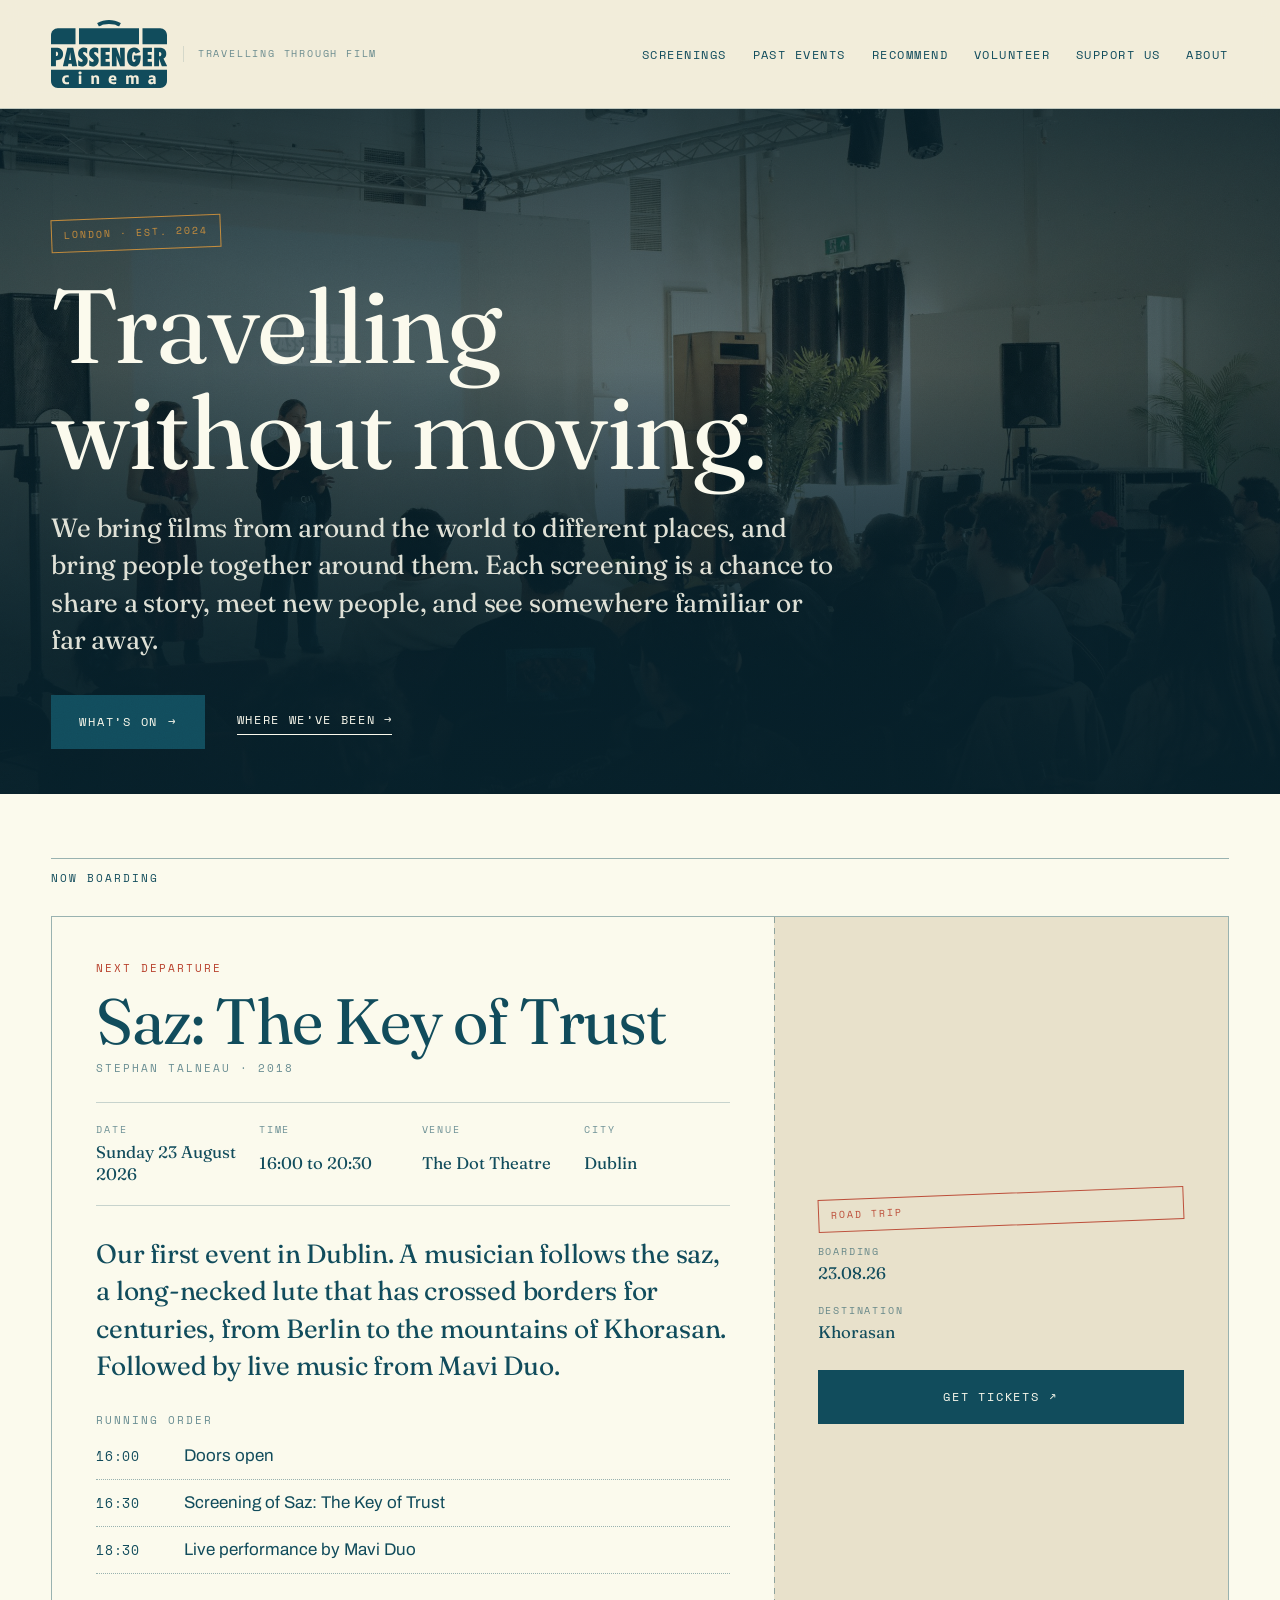
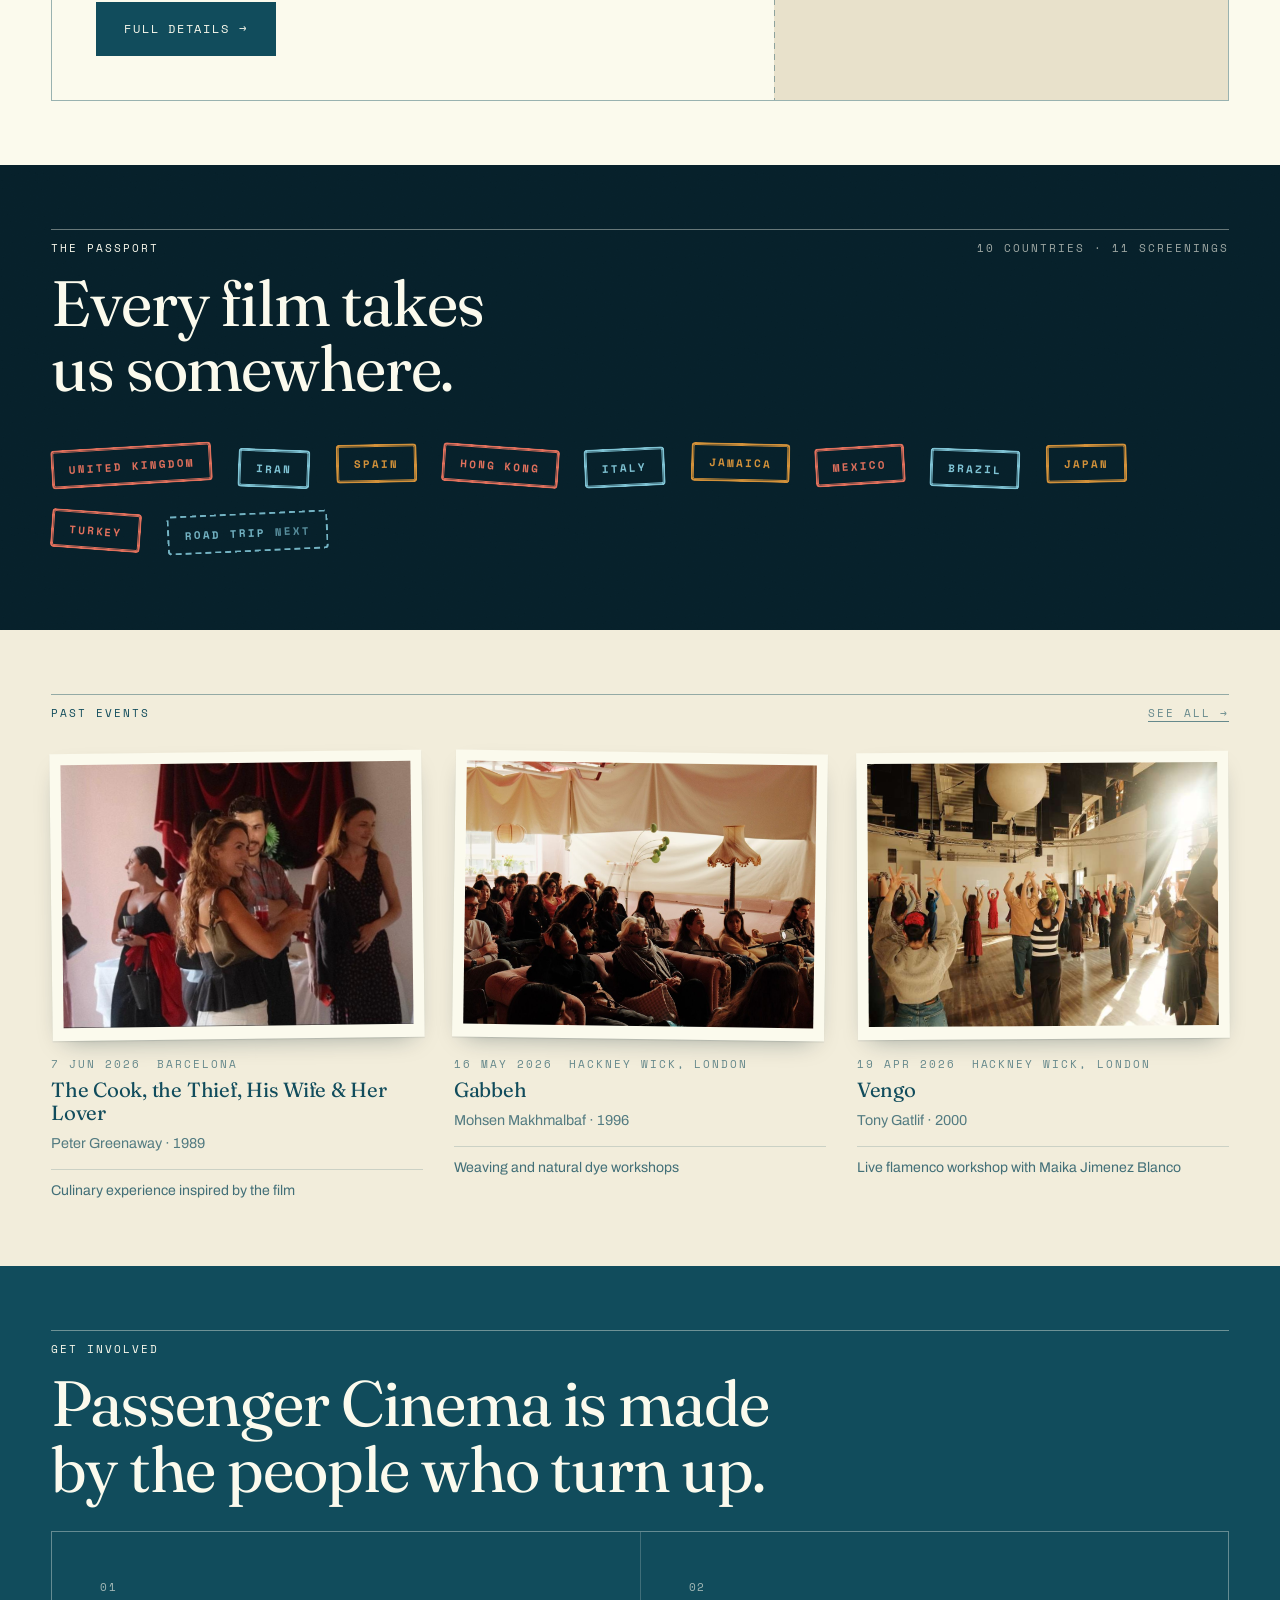
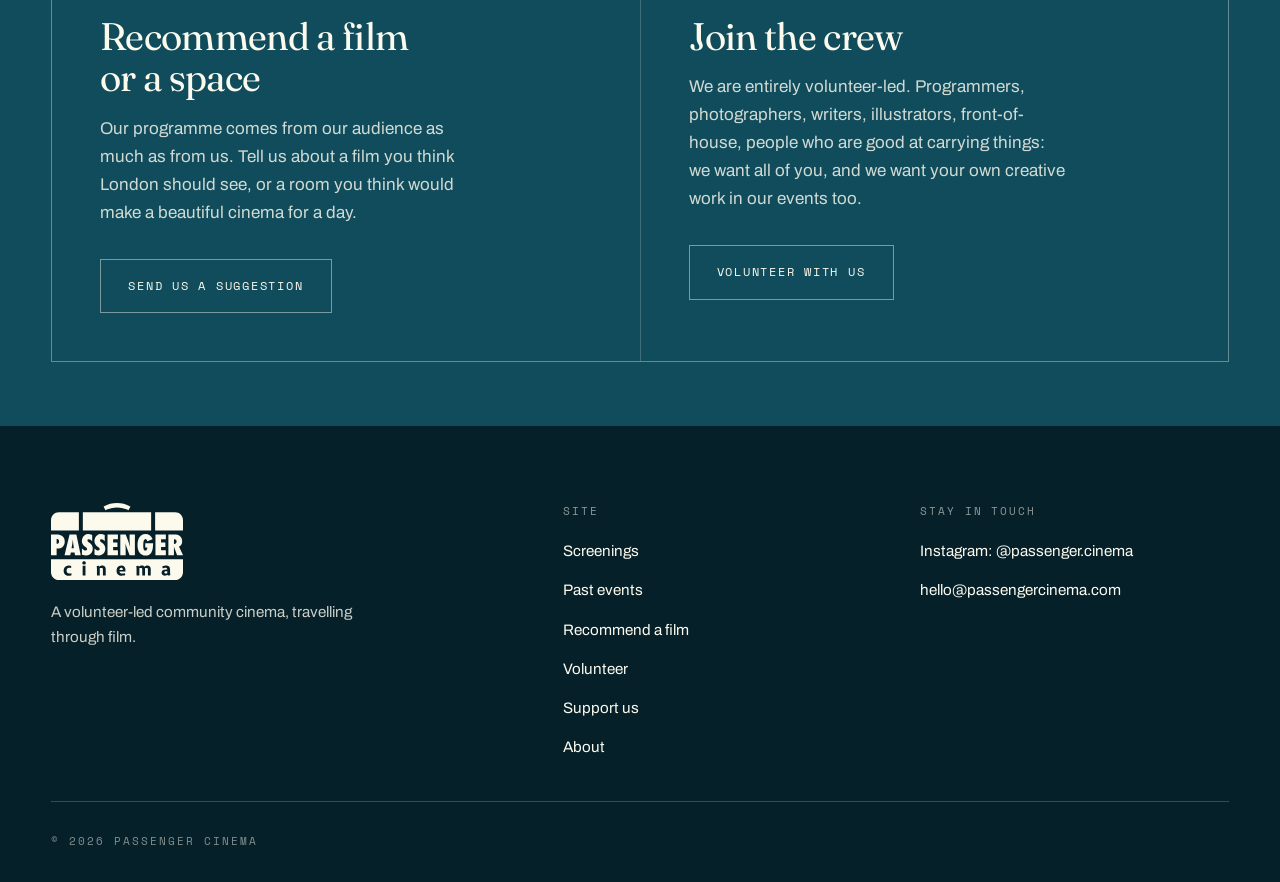
==== commit e806941f: "Stop the page flicking back to older copy on load The HTML carries fallback copy that site.js replac" ====
--- a/index.html
+++ b/index.html
@@ -14,6 +14,20 @@
 <link rel="preconnect" href="https://fonts.gstatic.com" crossorigin>
 <link href="https://fonts.googleapis.com/css2?family=Fraunces:ital,opsz,wght@0,9..144,300..700;1,9..144,300..600&family=Archivo:wght@400;500;600&family=Space+Mono:wght@400;700&display=swap" rel="stylesheet">
 <link rel="stylesheet" href="assets/css/style.css">
+<script>
+/* Fetch the content now, while the page is still parsing, rather than waiting
+   for site.js at the end of the body. Without this the browser paints the copy
+   built into this file first and swaps it a moment later, which reads as a
+   flicker back to an older version of the page. */
+window.__pcData = ["data/site.json", "data/events.json", "data/roles.json"].map(function (p) {
+  var job = fetch(p, { cache: "no-cache" }).then(function (r) {
+    if (!r.ok) throw new Error(p + " returned " + r.status);
+    return r.json();
+  });
+  job.catch(function () {});   /* site.js handles the failure; keep the console quiet */
+  return job;
+});
+</script>
 </head>
 <body>
 <a class="skip" href="#main">Skip to content</a>
@@ -51,9 +65,9 @@
       </div>
       <h1 class="display d1" data-t="home.heroHeading">Travelling without moving.</h1>
       <p class="hero__sub lede" data-t="home.heroStandfirst">
-        We are a volunteer-run community cinema in London. Every screening is a journey to
-        another country, and the event around the film is built with the people whose
-        culture is on the screen.
+        We bring films from around the world to different places, and bring people together
+        around them. Each screening is a chance to share a story, meet new people, and see
+        somewhere familiar or far away.
       </p>
       <div class="hero__foot">
         <a class="btn" href="screenings.html">What&rsquo;s on <span aria-hidden="true">&rarr;</span></a>
@@ -117,7 +131,7 @@
           <h3 class="display d3" style="margin-bottom:1rem">Recommend a film<br>or a space</h3>
           <p style="opacity:.82;max-width:38ch" data-t="home.involvedRecommend">
             Our programme comes from our audience as much as from us. Tell us about a film you think
-            London should see, or a room you think would make a beautiful cinema for one night.
+            London should see, or a room you think would make a beautiful cinema for a day.
           </p>
           <p style="margin:2rem 0 0"><a class="btn btn--ghost" href="recommend.html">Send us a suggestion</a></p>
         </article>
--- a/assets/css/style.css
+++ b/assets/css/style.css
@@ -358,6 +358,55 @@
 @media (min-width: 520px) { .signup { grid-template-columns: 1fr auto; align-items: start; } }
 .signup .btn { white-space: nowrap; }
 
+/* A single row of photographs you drag or swipe sideways. Full bleed on
+   purpose, so it is obvious there is more past the edge. */
+.reelwrap { position: relative; }
+.reel {
+  display: flex; gap: .75rem;
+  overflow-x: auto; overscroll-behavior-x: contain;
+  scroll-snap-type: x proximity;
+  -webkit-overflow-scrolling: touch;
+  padding: clamp(1.5rem,3vw,2.25rem) var(--gut);
+  /* without this the first snap point sits one gutter in, so the strip never
+     quite returns to the beginning */
+  scroll-padding-inline: var(--gut);
+  scrollbar-width: none;                 /* moved with the arrows instead */
+}
+.reel::-webkit-scrollbar { display: none; }
+
+/* the two arrows, sitting over the ends of the strip */
+.reelbtn {
+  position: absolute; top: 50%; transform: translateY(-50%); z-index: 2;
+  width: 3rem; height: 3rem; border-radius: 50%;
+  display: grid; place-items: center;
+  border: 1px solid var(--rule);
+  background: var(--ivory); color: var(--midnight);
+  font-size: 1.15rem; line-height: 1; cursor: pointer;
+  box-shadow: 0 2px 14px rgba(17, 76, 92, .16);
+  transition: opacity .2s var(--ease), background .2s var(--ease);
+}
+.reelbtn--prev { left: max(.5rem, calc(var(--gut) - 1.5rem)); }
+.reelbtn--next { right: max(.5rem, calc(var(--gut) - 1.5rem)); }
+.reelbtn:hover { background: #fff; }
+.reelbtn:disabled { opacity: 0; pointer-events: none; }
+.reelbtn[hidden] { display: none; }
+@media (max-width: 600px) { .reelbtn { width: 2.6rem; height: 2.6rem; } }
+/* a strip of prints: each photo keeps its own shape, they share a height */
+.reel__item {
+  margin: 0; flex: 0 0 auto; scroll-snap-align: start;
+  max-width: 86vw;
+}
+.reel__item img {
+  height: clamp(210px, 30vw, 330px);
+  width: auto; max-width: 100%;
+  /* an unloaded image is auto-width, so it measures zero, the strip collapses
+     and lazy loading never fires. This keeps a box for it to arrive into and
+     is always narrower than the real photograph, so it never crops. */
+  min-width: 110px;
+  object-fit: cover; display: block;
+}
+.reel__item .figcap { margin-top: .5rem; }
+
 /* ------------------------------------------------------------- subscribe */
 .subscribe {
   display: grid; gap: 1.5rem; align-items: center;
@@ -383,7 +432,7 @@
    -------------------------------------------------------------------------- */
 .passport {
   display: flex; flex-wrap: wrap;
-  gap: clamp(.5rem, 1.4vw, 1rem);
+  gap: clamp(.9rem, 2vw, 1.6rem);
   padding-block: 1rem;
 }
 
@@ -392,14 +441,34 @@
 .pstamp-wrap { position: relative; display: inline-block; }
 
 .pstamp {
-  --ink: #B8402C;
-  --cancel: #0B2C36;
-  --stamp-paper: #FBFAED;
-  display: block;
+  --ink: var(--stamp);
+  position: relative;
+  display: inline-grid; justify-items: center; gap: .18rem;
+  padding: .7rem 1rem .6rem;
   text-decoration: none;
+  color: var(--ink);
+  font-family: var(--mono);
+  font-size: .68rem;
+  letter-spacing: .18em;
+  text-transform: uppercase;
+  line-height: 1.3;
+  border: 2px solid currentColor;
+  border-radius: 4px;
+  box-shadow: inset 0 0 0 1px currentColor;   /* the inner rule of the double frame */
+  background-clip: padding-box;
   transition: transform .3s var(--ease), opacity .2s var(--ease);
-}
-.stampsvg { display: block; font-family: var(--mono); overflow: visible; }
+  -webkit-mask-image: url("data:image/svg+xml;utf8,<svg xmlns='http://www.w3.org/2000/svg' width='240' height='120'><filter id='r'><feTurbulence type='fractalNoise' baseFrequency='.9' numOctaves='4' seed='7'/><feColorMatrix type='matrix' values='0 0 0 0 0  0 0 0 0 0  0 0 0 0 0  1 0 0 0 -.28'/></filter><rect width='240' height='120' fill='white'/><rect width='240' height='120' filter='url(%23r)'/></svg>");
+          mask-image: url("data:image/svg+xml;utf8,<svg xmlns='http://www.w3.org/2000/svg' width='240' height='120'><filter id='r'><feTurbulence type='fractalNoise' baseFrequency='.9' numOctaves='4' seed='7'/><feColorMatrix type='matrix' values='0 0 0 0 0  0 0 0 0 0  0 0 0 0 0  1 0 0 0 -.28'/></filter><rect width='240' height='120' fill='white'/><rect width='240' height='120' filter='url(%23r)'/></svg>");
+  -webkit-mask-size: 240px 120px;
+          mask-size: 240px 120px;
+}
+.pstamp__n {
+  font-weight: 700;
+  max-width: 22ch;
+  text-align: center;
+  overflow-wrap: anywhere;
+}
+.pstamp em { font-style: normal; opacity: .75; }
 
 /* every stamp sits at its own angle, like a page that has been filling up */
 .pstamp-wrap:nth-child(6n+1) .pstamp { transform: rotate(-3.4deg); }
@@ -412,12 +481,20 @@
 /* three ink colours, cycling, so the page looks stamped over time */
 .pstamp-wrap:nth-child(3n+2) .pstamp { --ink: #2E6E7E; }
 .pstamp-wrap:nth-child(3n+3) .pstamp { --ink: #7A6A2F; }
-
-.pstamp-wrap:hover .pstamp { transform: rotate(0deg) scale(1.05); }
-
-/* the one we have not been to yet: printed, but not yet cancelled */
-.pstamp[data-next="true"] { --ink: #9A6B1F; opacity: .95; }
-
+.deep .pstamp                        { --ink: #E0705C; }
+.deep .pstamp-wrap:nth-child(3n+2) .pstamp { --ink: #7FC3D4; }
+.deep .pstamp-wrap:nth-child(3n+3) .pstamp { --ink: var(--ochre); }
+
+.pstamp-wrap:hover .pstamp { opacity: .82; transform: rotate(0deg) scale(1.04); }
+
+/* the one we have not been to yet: not stamped, just pencilled in */
+.pstamp[data-next="true"] {
+  --ink: var(--ochre);
+  border-style: dashed;
+  box-shadow: none;
+  -webkit-mask-image: none; mask-image: none;
+  opacity: .9;
+}
 /* ---- the postcard that appears on hover -------------------------------- */
 .pcard {
   position: absolute;
@@ -596,12 +673,20 @@
   position: fixed; inset: 0; z-index: 200; display: none;
   background: rgba(6,32,42,.96);
   padding: clamp(1rem, 4vw, 3rem);
-}
-.lightbox[data-open="true"] { display: grid; grid-template-rows: auto 1fr auto; gap: 1rem; }
+  overflow: hidden;
+}
+/* minmax(0, 1fr) rather than 1fr: a plain 1fr row refuses to shrink below the
+   photograph's own height, so tall pictures ran off the screen on desktop. */
+.lightbox[data-open="true"] { display: grid; grid-template-rows: auto minmax(0, 1fr) auto; gap: 1rem; }
 .lightbox__bar { display: flex; align-items: center; gap: 1rem; color: var(--ivory); }
 .lightbox__bar .label { opacity: .7; }
-.lightbox__fig { display: grid; place-items: center; min-height: 0; }
-.lightbox__fig img { max-width: 100%; max-height: 100%; object-fit: contain; }
+/* flex, not grid: a grid row here sizes itself to the photograph's own height,
+   so max-height: 100% on the image had nothing smaller to measure against */
+.lightbox__fig {
+  display: flex; align-items: center; justify-content: center;
+  min-height: 0; min-width: 0; overflow: hidden;
+}
+.lightbox__fig img { max-width: 100%; max-height: 100%; width: auto; height: auto; object-fit: contain; }
 .lightbox__nav { display: flex; justify-content: center; gap: .6rem; }
 .lightbox button {
   background: transparent; border: 1px solid rgba(251,250,237,.45); color: var(--ivory); cursor: pointer;
@@ -710,6 +795,9 @@
 
 .figcap { font-family: var(--mono); font-size: .66rem; letter-spacing: .12em; text-transform: uppercase;
   opacity: .55; margin-top: .7rem; }
+/* Turkish needs a dotted capital İ, which the CSS transform cannot give us.
+   These captions are written in capitals already and left exactly as typed. */
+.figcap--asis { text-transform: none; }
 
 .empty {
   border: 1px dashed var(--rule-strong); padding: clamp(1.75rem, 4vw, 2.75rem);
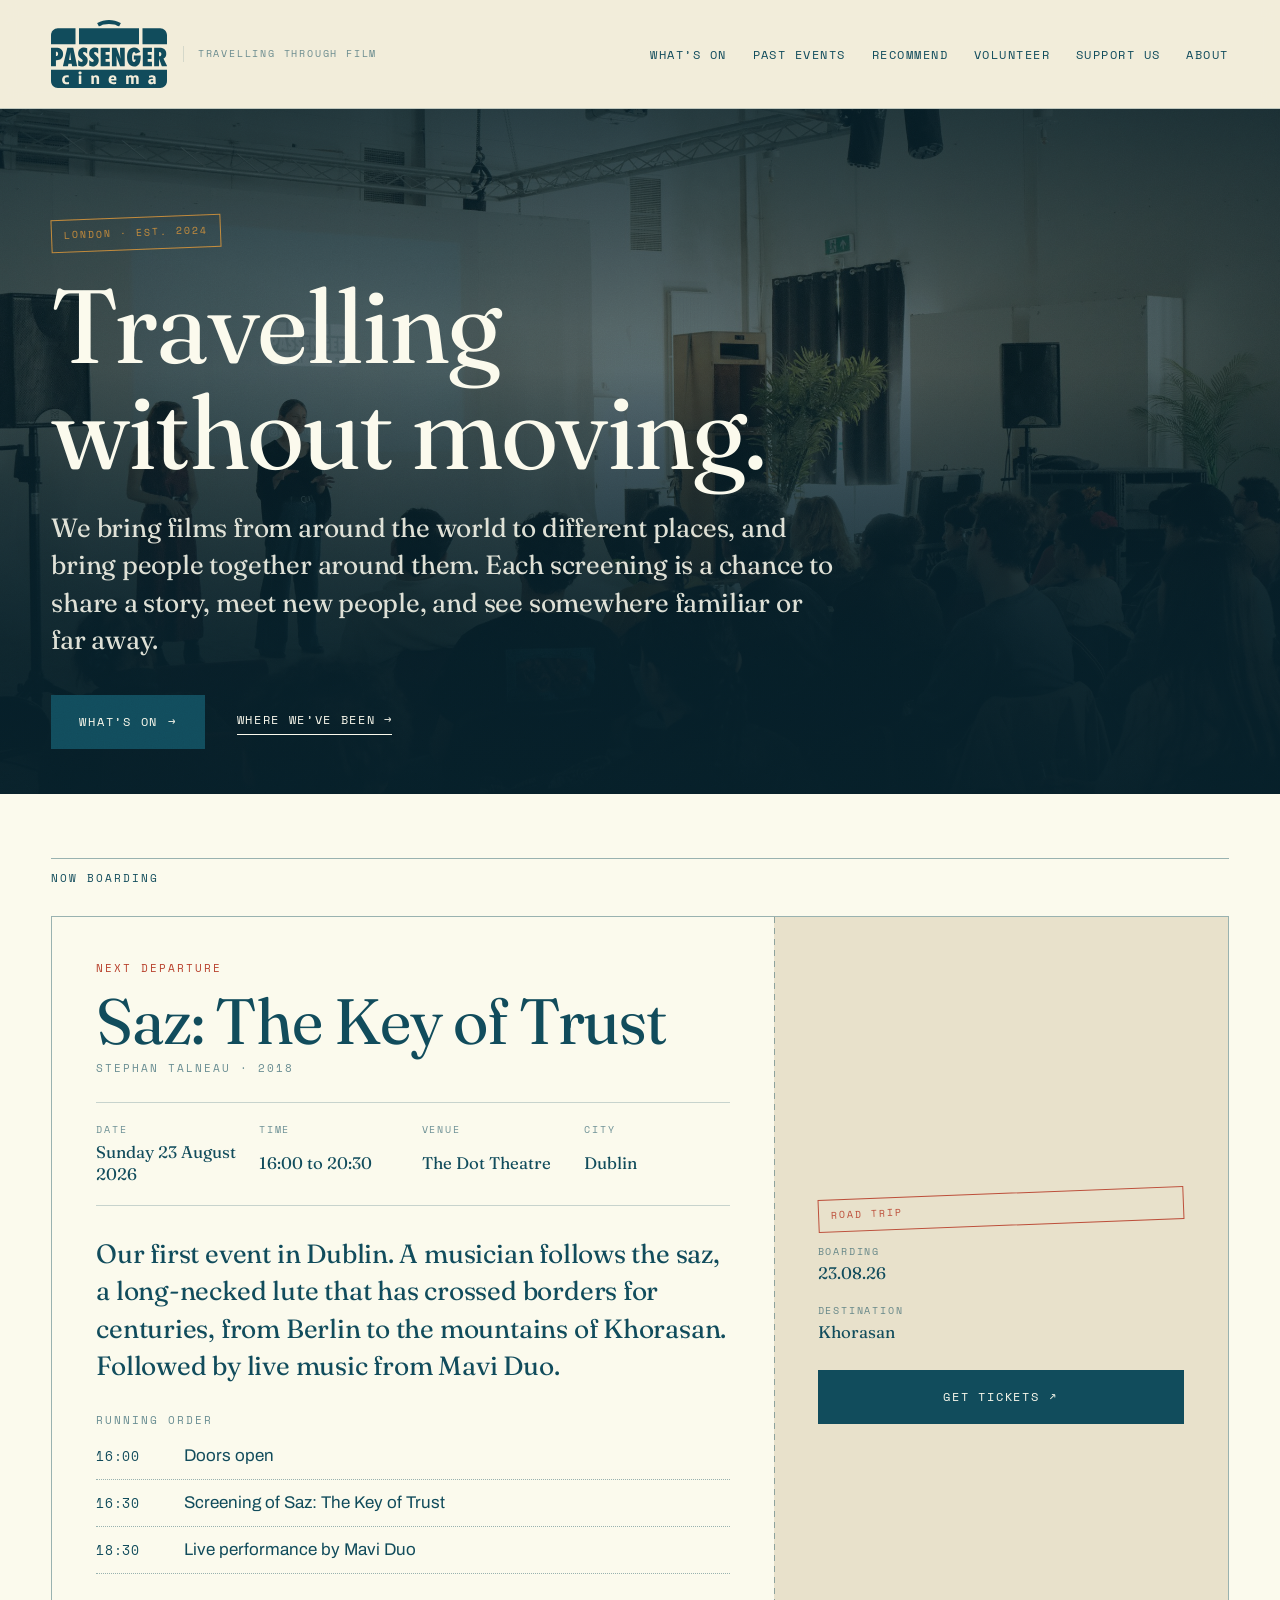
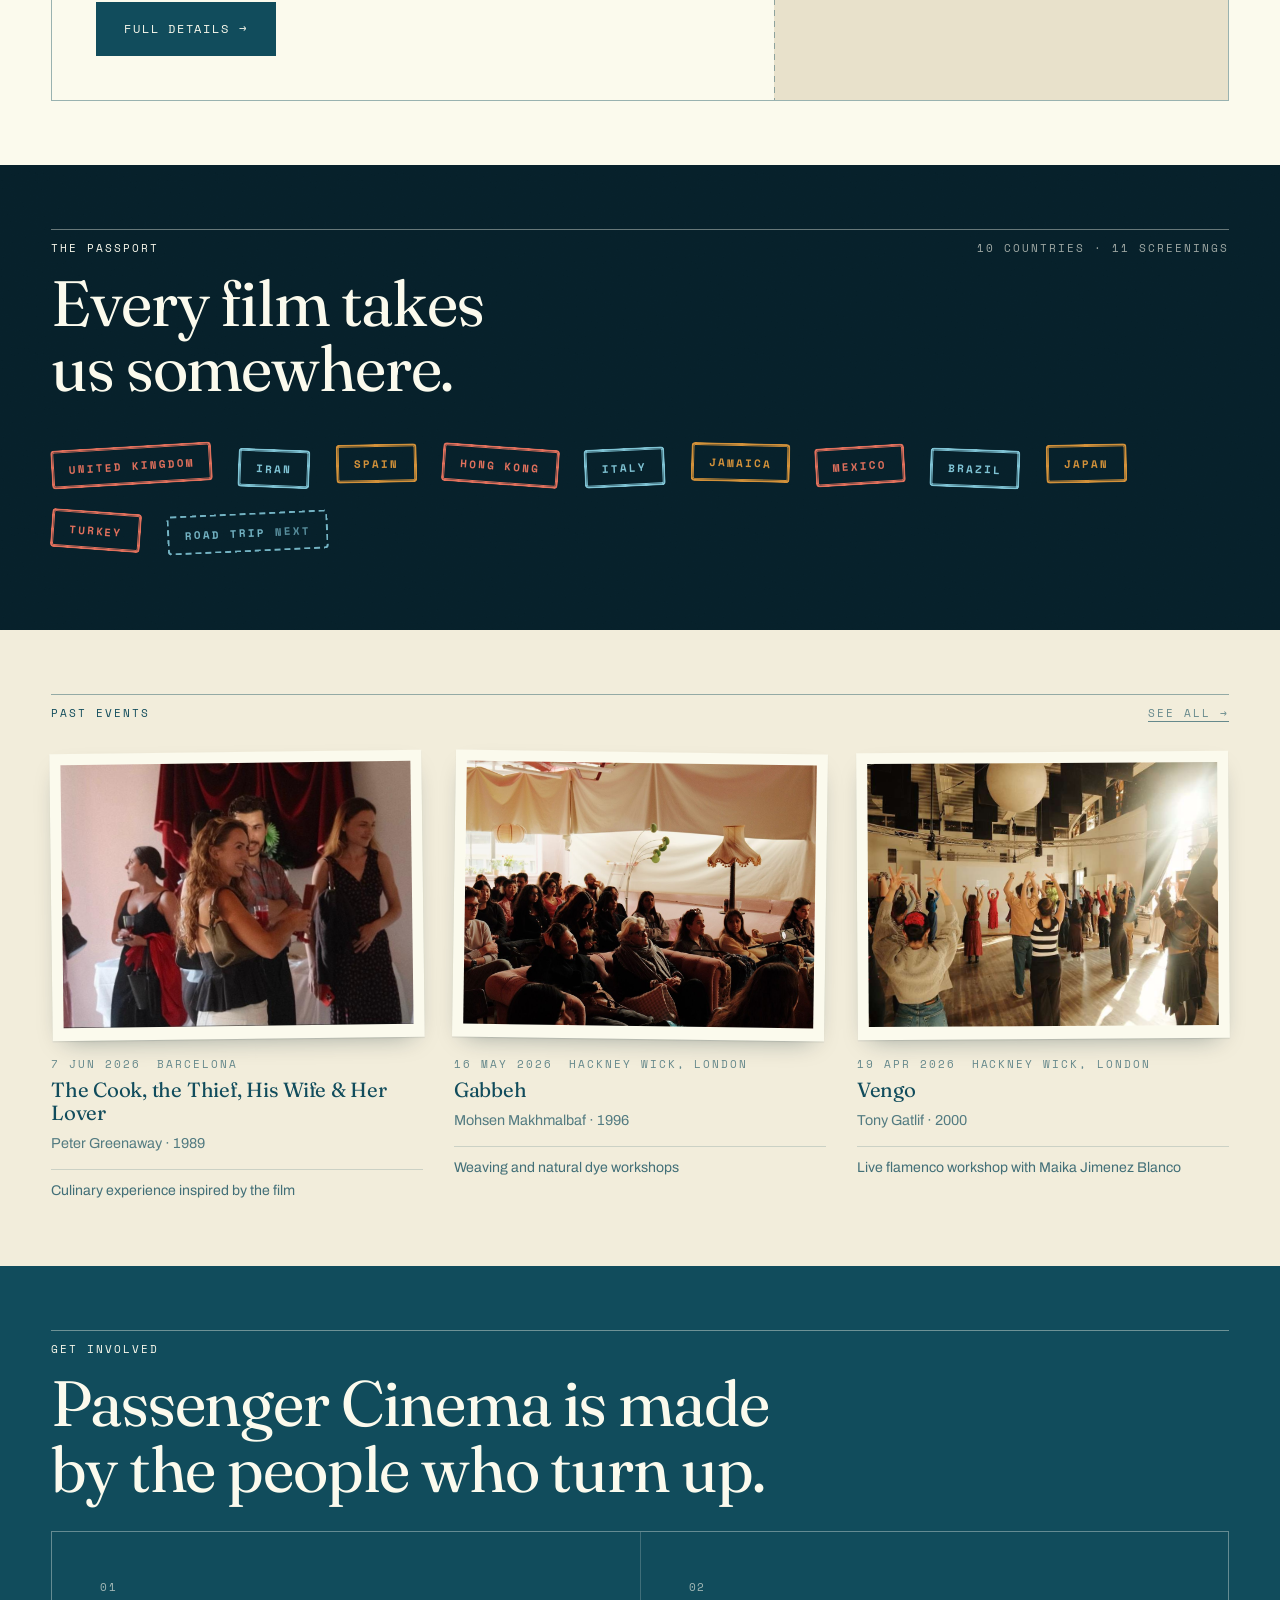
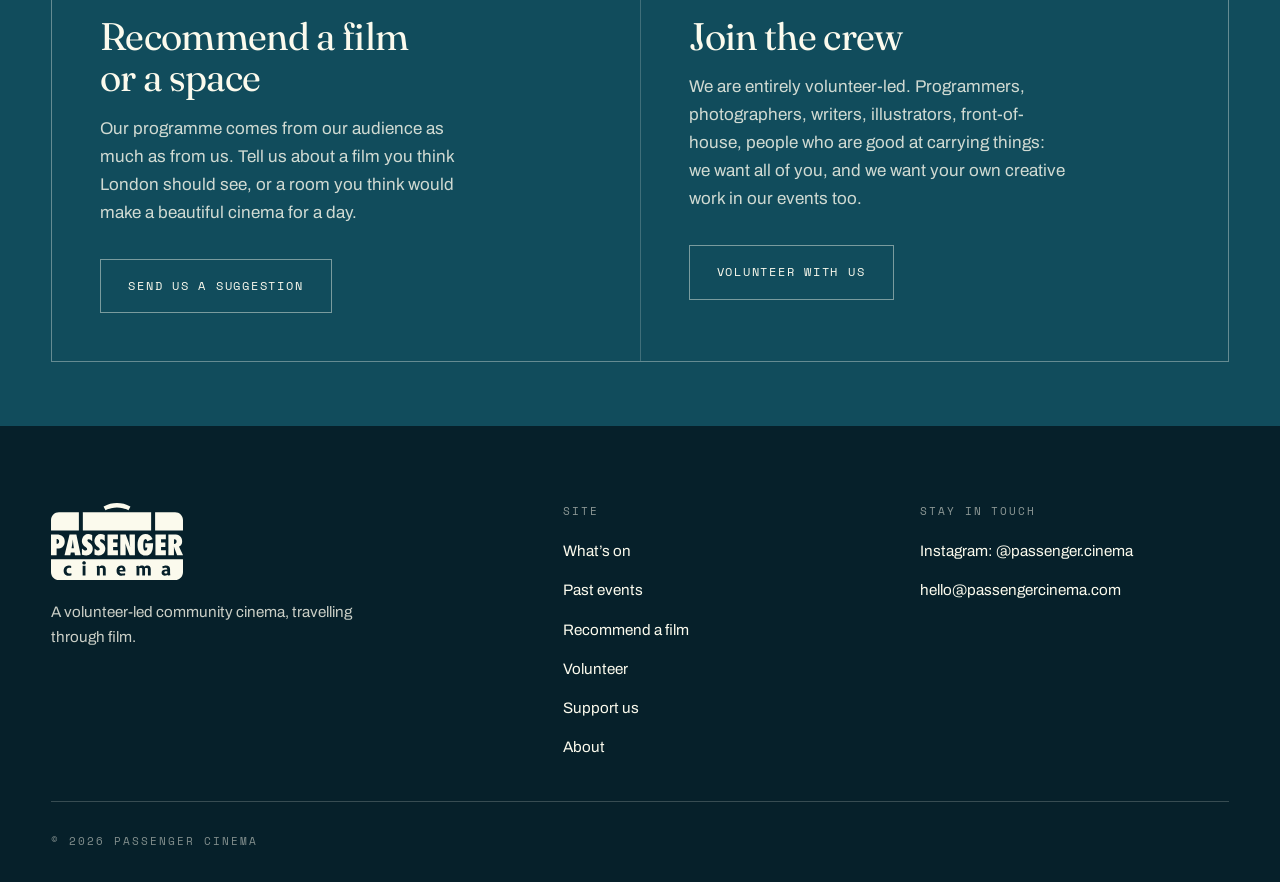
==== commit 0241d6a3: "Call the screenings page What's on everywhere The heading already said it; the navigation, the foote" ====
--- a/index.html
+++ b/index.html
@@ -42,7 +42,7 @@
       <span class="navToggle__t">Menu</span>
     </button>
     <nav class="nav" id="nav" data-open="false" aria-label="Main">
-      <a href="screenings.html">Screenings</a>
+      <a href="screenings.html">What&rsquo;s on</a>
       <a href="archive.html">Past events</a>
       <a href="recommend.html">Recommend</a>
       <a href="volunteer.html">Volunteer</a>
@@ -159,7 +159,7 @@
       <div>
         <h4>Site</h4>
         <ul>
-          <li><a href="screenings.html">Screenings</a></li>
+          <li><a href="screenings.html">What&rsquo;s on</a></li>
           <li><a href="archive.html">Past events</a></li>
           <li><a href="recommend.html">Recommend a film</a></li>
           <li><a href="volunteer.html">Volunteer</a></li>
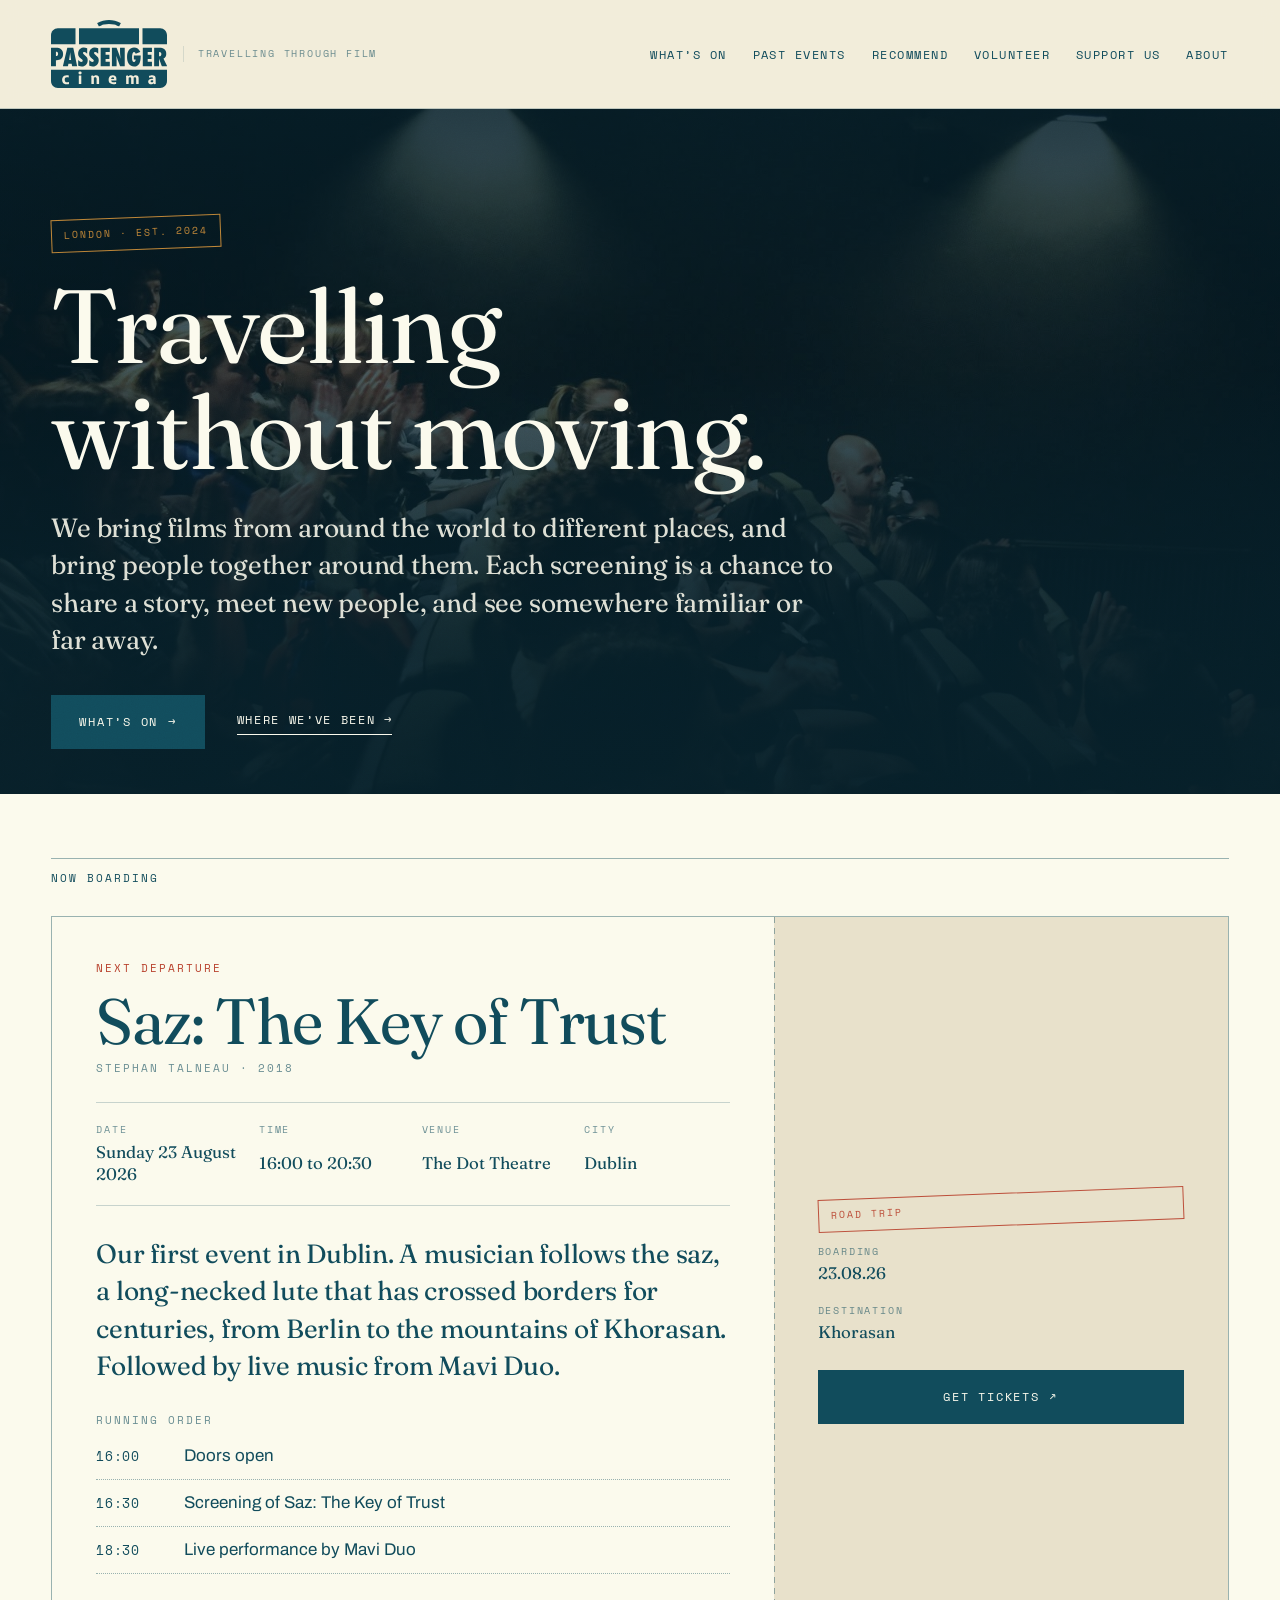
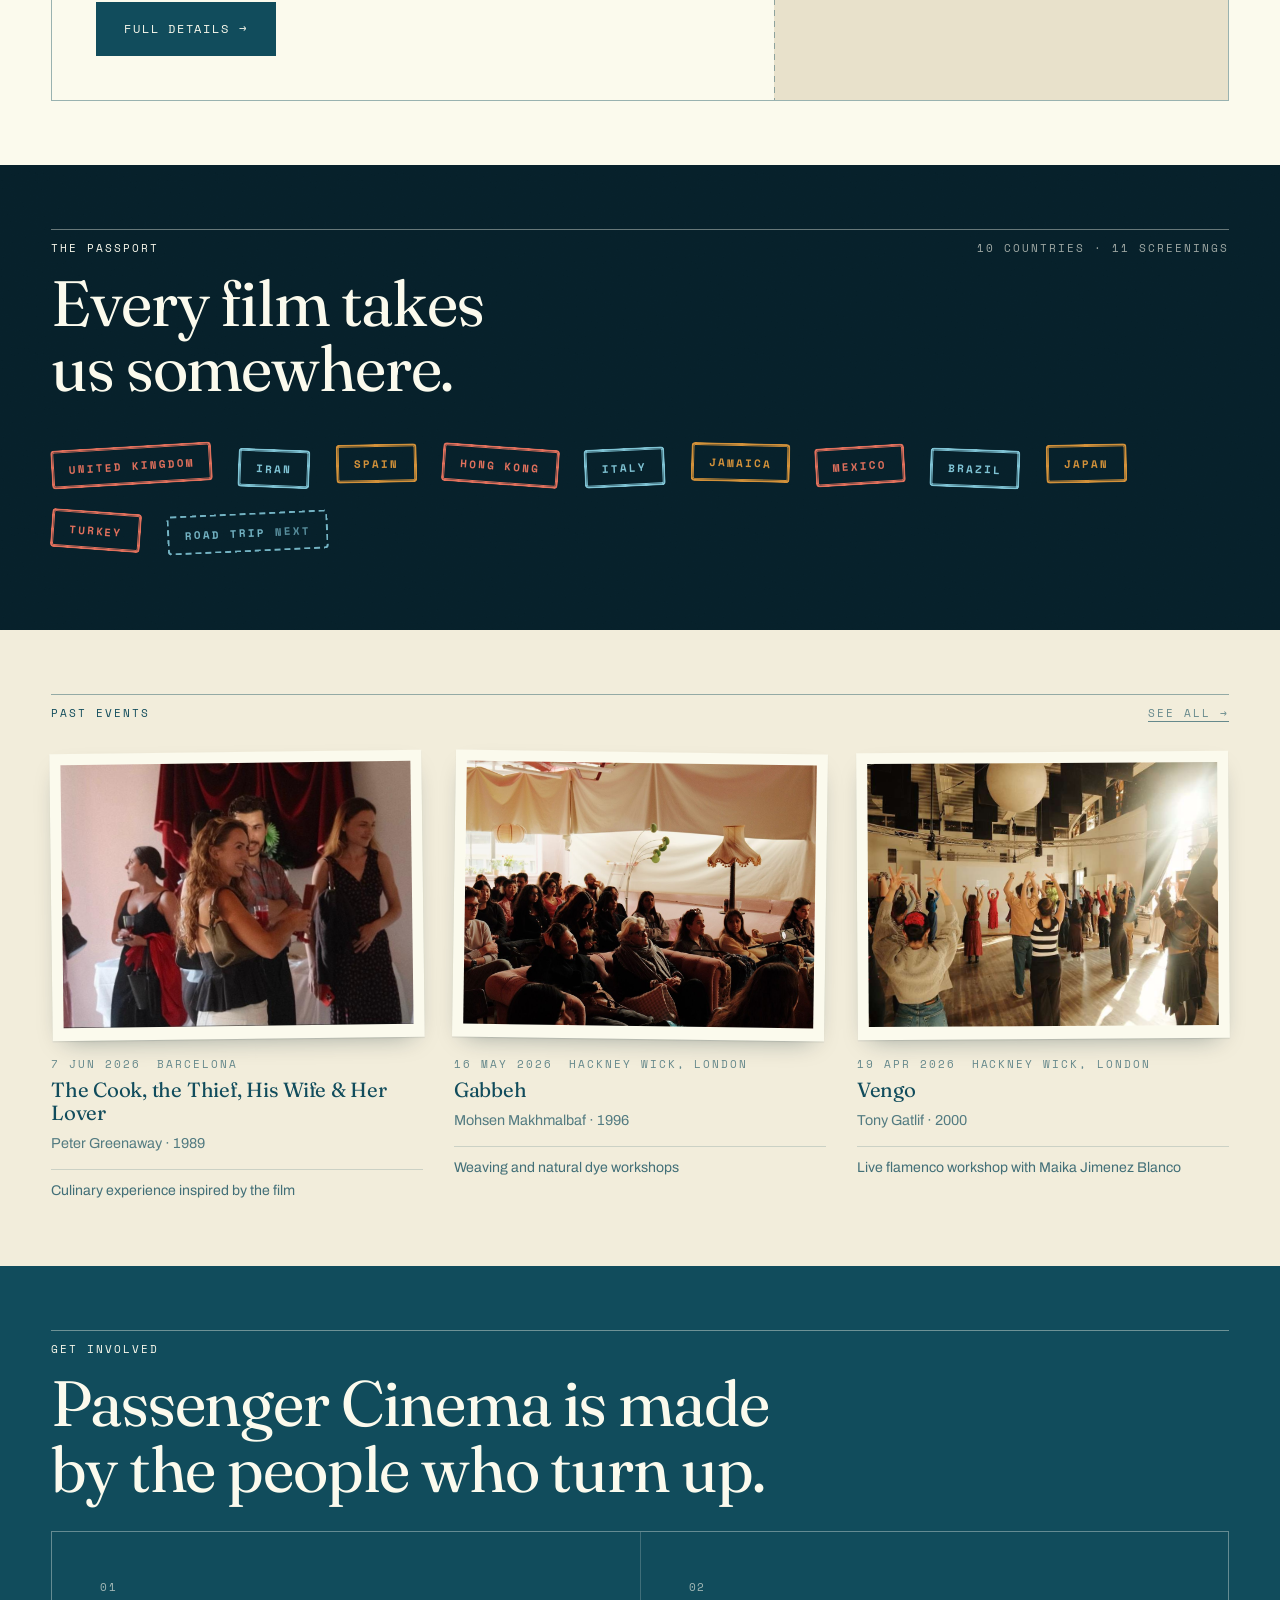
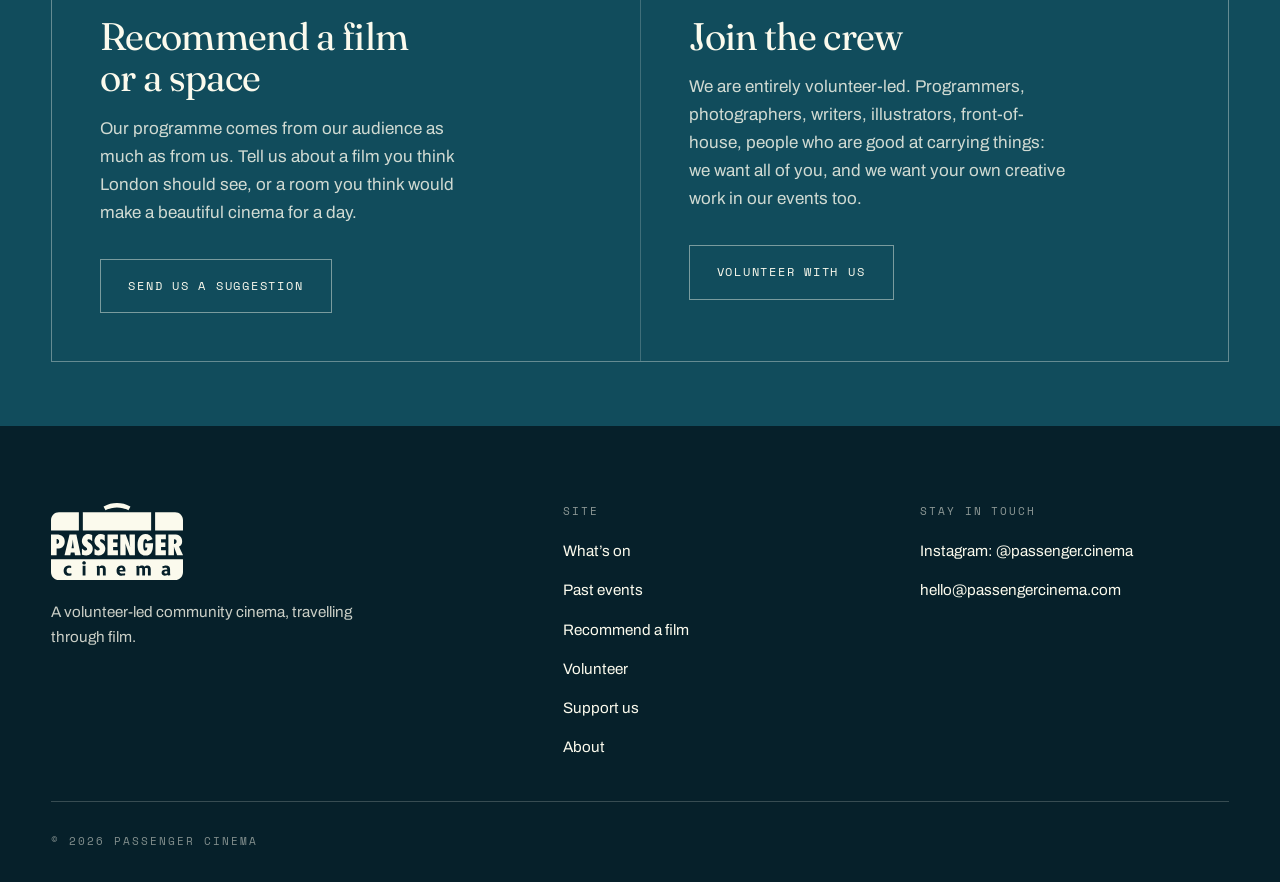
==== commit f59fd498: "Use the applauding audience as the home page hero Also hold the left of the frame when a narrow scre" ====
--- a/index.html
+++ b/index.html
@@ -57,7 +57,7 @@
   <!-- ============================================================ HERO -->
   <section class="hero grain">
     <div class="hero__media">
-      <img src="assets/img/home-hero.jpg" alt="A full audience at The Bath House in Hackney Wick, as Passenger Cinema introduce the film in front of the screen." fetchpriority="high">
+      <img src="assets/img/home-hero.jpg" alt="A full row of seats in a dark cinema, the audience applauding as the film ends." fetchpriority="high">
     </div>
     <div class="wrap hero__in">
       <div class="hero__kicker">
--- a/assets/css/style.css
+++ b/assets/css/style.css
@@ -268,7 +268,11 @@
 /* ------------------------------------------------------------------- hero */
 .hero { position: relative; background: var(--ink); color: var(--ivory); overflow: hidden; }
 .hero__media { position: absolute; inset: 0; }
-.hero__media img { width: 100%; height: 100%; object-fit: cover; opacity: .52; filter: saturate(.85) contrast(1.03); }
+/* the crowd sits left of centre, so hold that side when a narrow screen crops */
+.hero__media img {
+  width: 100%; height: 100%; object-fit: cover; object-position: 35% center;
+  opacity: .52; filter: saturate(.85) contrast(1.03);
+}
 .hero__media::after {
   content: ""; position: absolute; inset: 0;
   background:
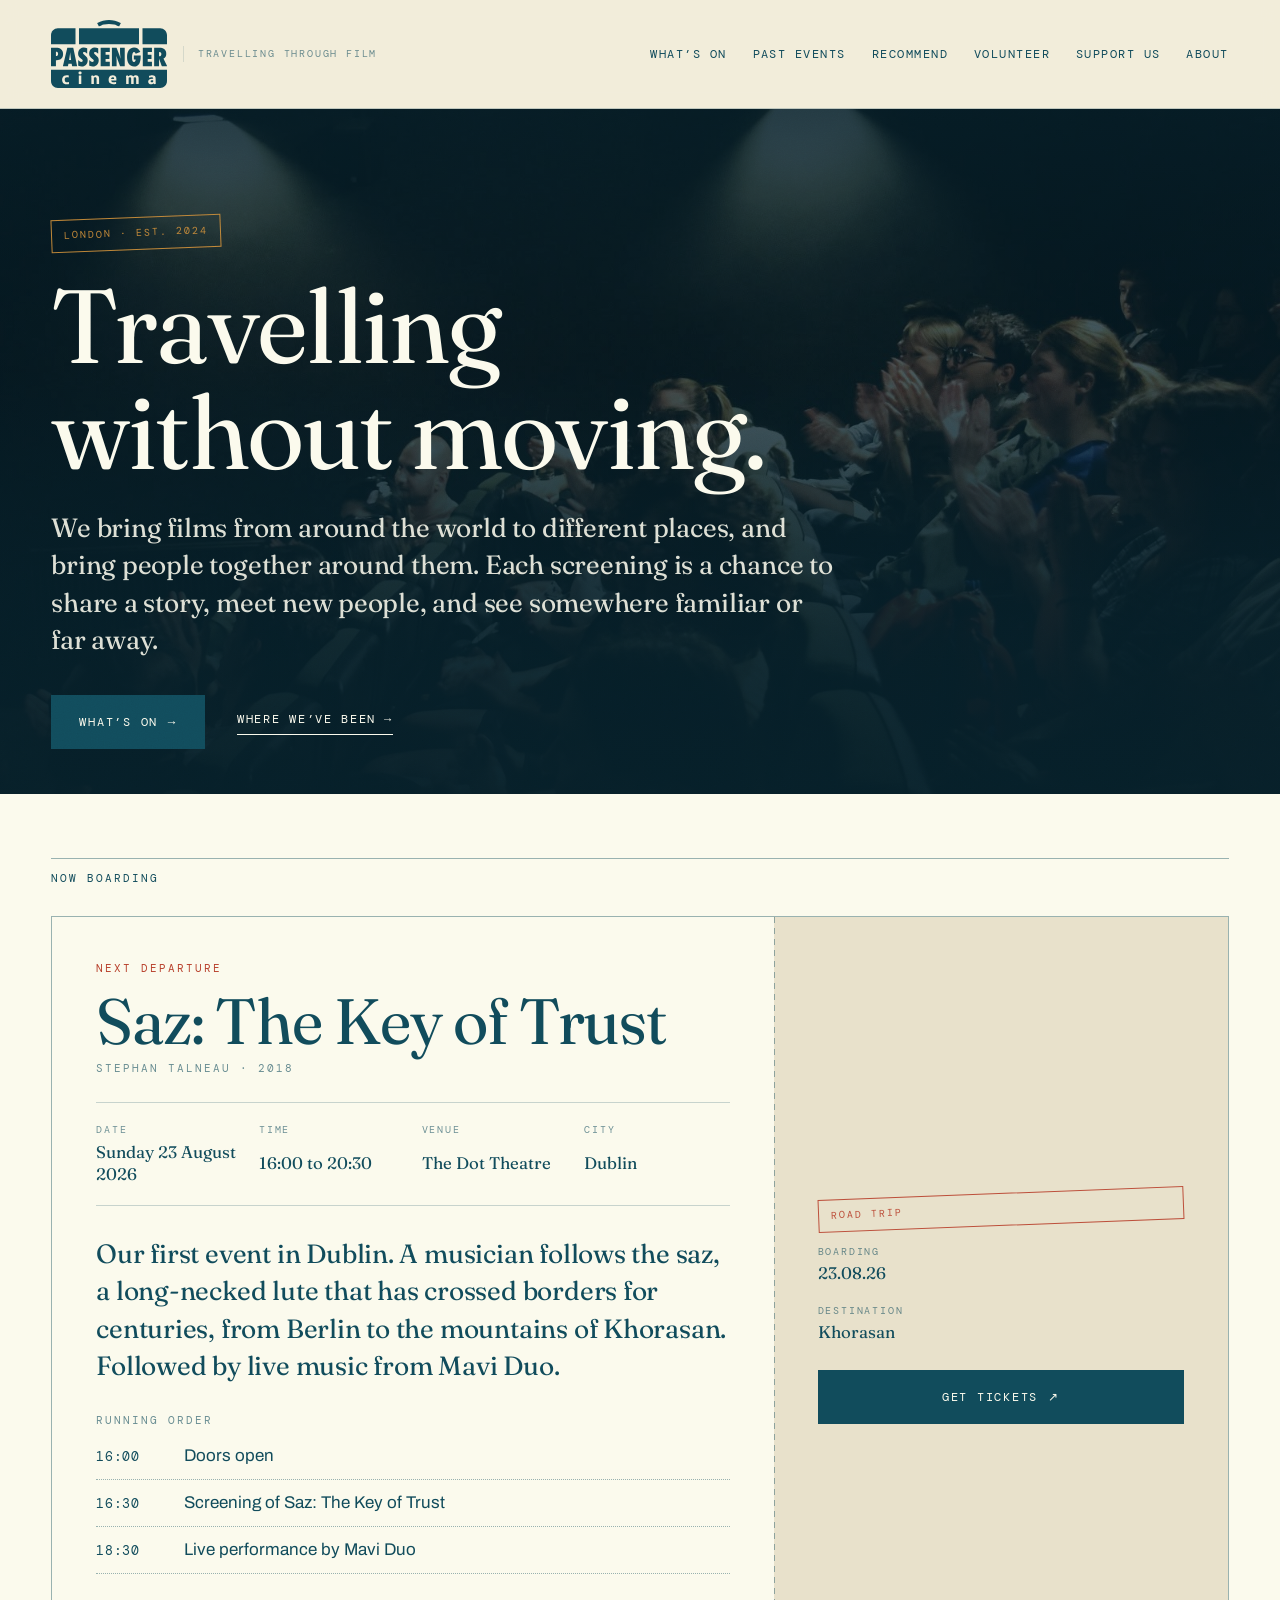
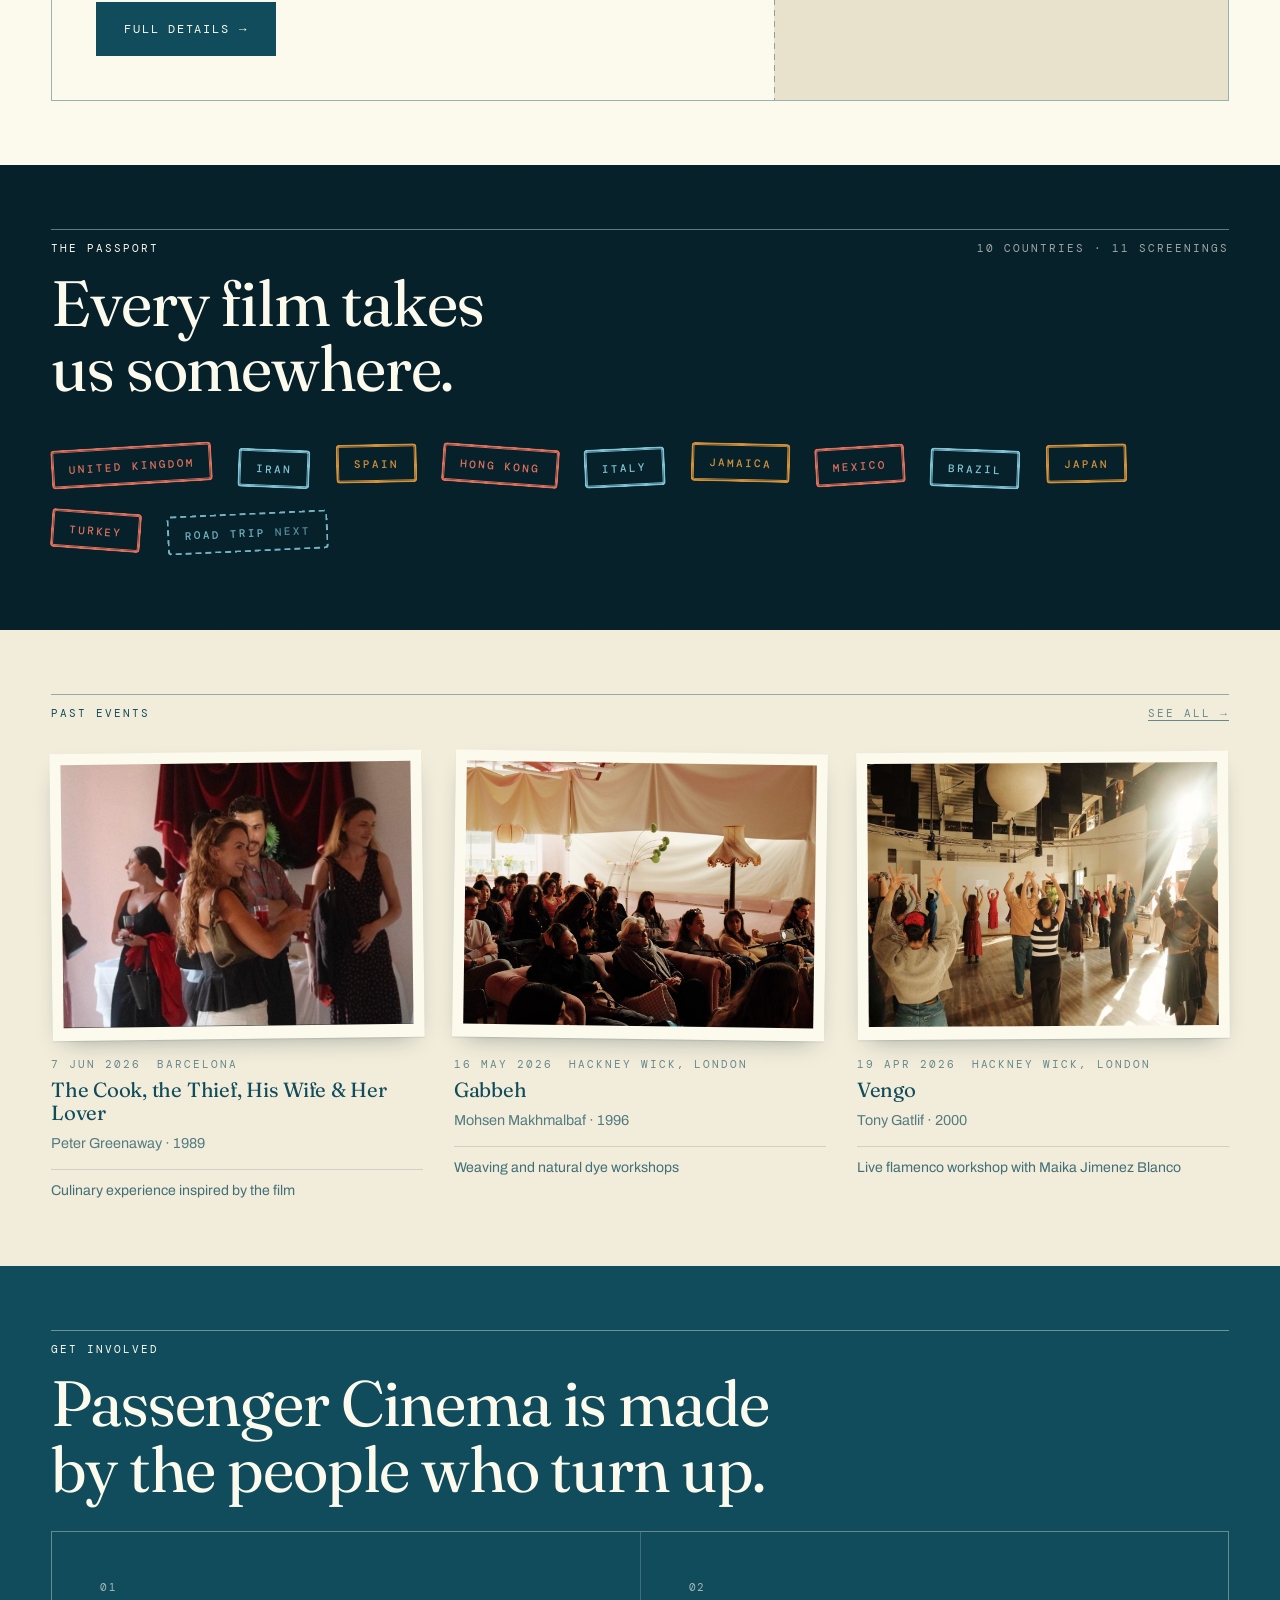
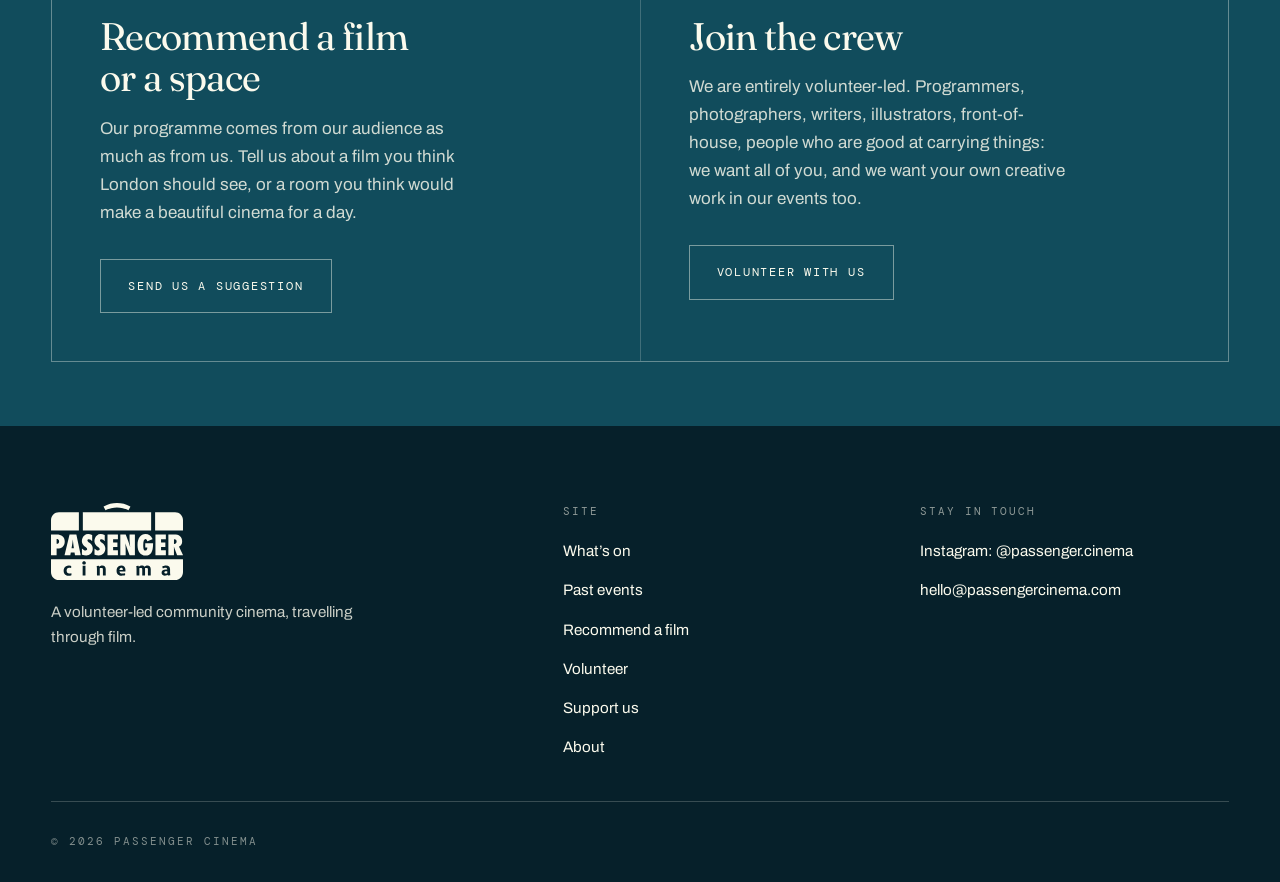
==== commit 367784a9: "Set the labels and menu in DM Mono instead of Space Mono Same role throughout: the menu, the section" ====
--- a/index.html
+++ b/index.html
@@ -12,7 +12,7 @@
 <link rel="icon" href="assets/img/brand/logo-mark.png">
 <link rel="preconnect" href="https://fonts.googleapis.com">
 <link rel="preconnect" href="https://fonts.gstatic.com" crossorigin>
-<link href="https://fonts.googleapis.com/css2?family=Fraunces:ital,opsz,wght@0,9..144,300..700;1,9..144,300..600&family=Archivo:wght@400;500;600&family=Space+Mono:wght@400;700&display=swap" rel="stylesheet">
+<link href="https://fonts.googleapis.com/css2?family=Fraunces:ital,opsz,wght@0,9..144,300..700;1,9..144,300..600&family=Archivo:wght@400;500;600&family=DM+Mono:wght@400;500&display=swap" rel="stylesheet">
 <link rel="stylesheet" href="assets/css/style.css">
 <script>
 /* Fetch the content now, while the page is still parsing, rather than waiting
--- a/assets/css/style.css
+++ b/assets/css/style.css
@@ -21,7 +21,7 @@
 
   --display: "Fraunces", "Iowan Old Style", "Palatino Linotype", Palatino, Georgia, serif;
   --sans:    "Archivo", "Helvetica Neue", Helvetica, Arial, sans-serif;
-  --mono:    "Space Mono", ui-monospace, SFMono-Regular, "SF Mono", Menlo, Consolas, monospace;
+  --mono:    "DM Mono", ui-monospace, SFMono-Regular, "SF Mono", Menlo, Consolas, monospace;
 
   --gut:   clamp(1.25rem, 4vw, 3.5rem);
   --maxw:  1320px;
@@ -268,9 +268,10 @@
 /* ------------------------------------------------------------------- hero */
 .hero { position: relative; background: var(--ink); color: var(--ivory); overflow: hidden; }
 .hero__media { position: absolute; inset: 0; }
-/* the crowd sits left of centre, so hold that side when a narrow screen crops */
+/* the crowd sits right of centre, away from the headline, so hold that side
+   when a narrow screen crops the frame */
 .hero__media img {
-  width: 100%; height: 100%; object-fit: cover; object-position: 35% center;
+  width: 100%; height: 100%; object-fit: cover; object-position: 65% center;
   opacity: .52; filter: saturate(.85) contrast(1.03);
 }
 .hero__media::after {
@@ -467,7 +468,7 @@
           mask-size: 240px 120px;
 }
 .pstamp__n {
-  font-weight: 700;
+  font-weight: 500;   /* DM Mono stops at medium; 700 would be a faked bold */
   max-width: 22ch;
   text-align: center;
   overflow-wrap: anywhere;
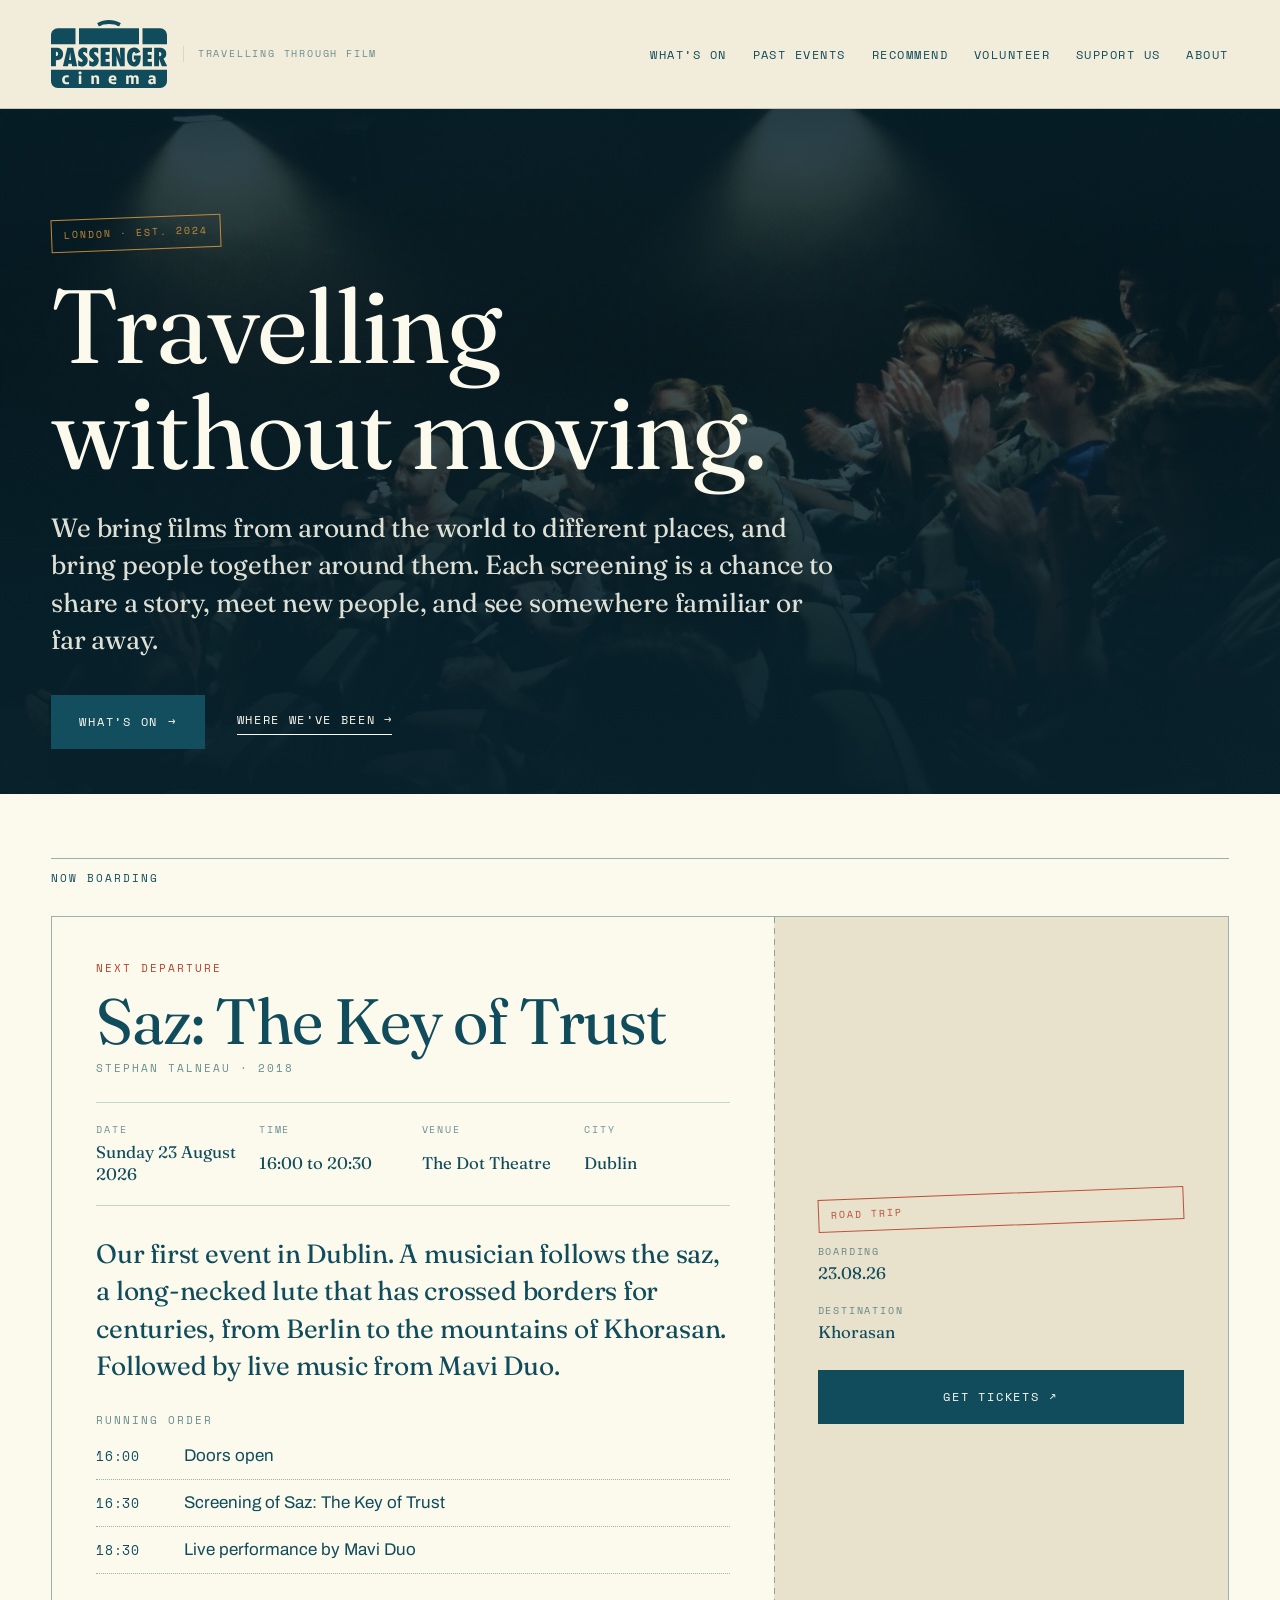
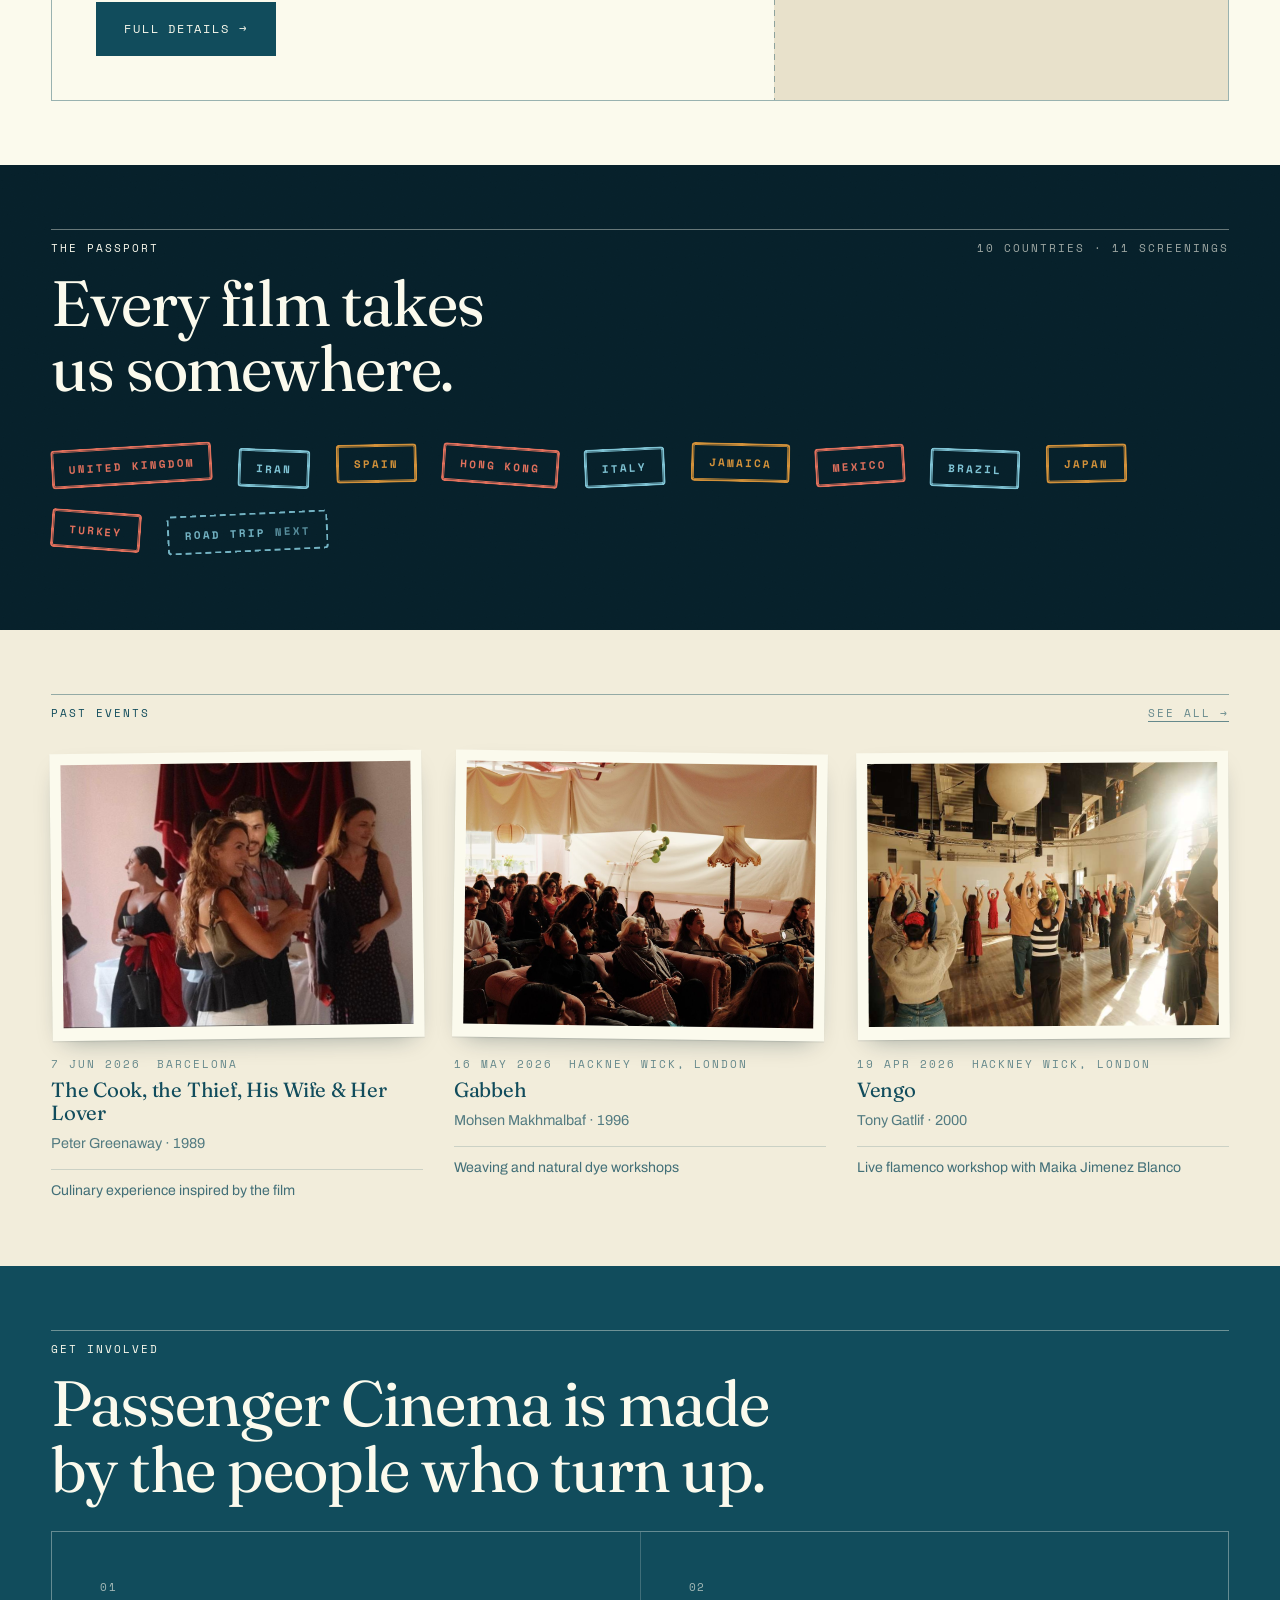
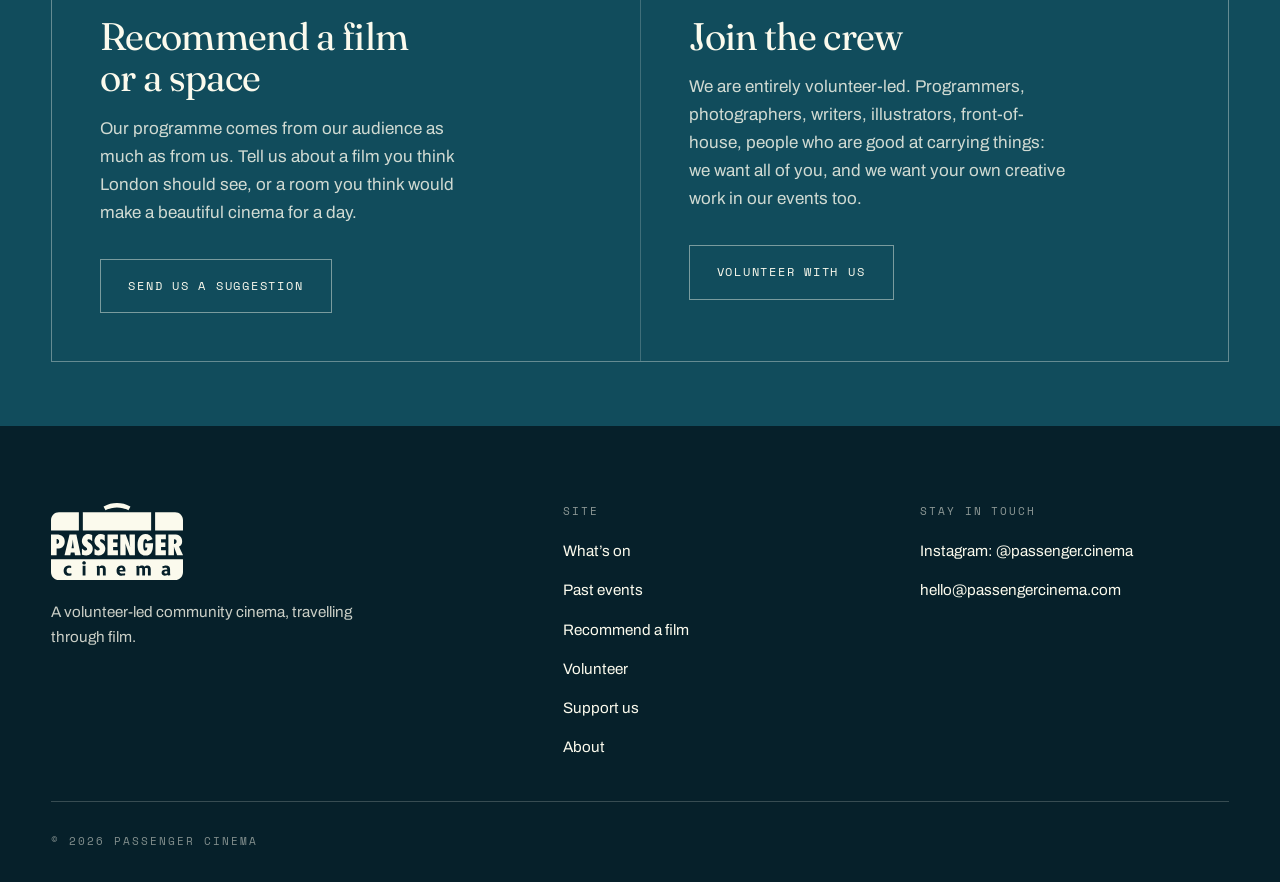
==== commit de55dd08: "Revert "Set the labels and menu in DM Mono instead of Space Mono" This reverts commit 367784a99313f7" ====
--- a/index.html
+++ b/index.html
@@ -12,7 +12,7 @@
 <link rel="icon" href="assets/img/brand/logo-mark.png">
 <link rel="preconnect" href="https://fonts.googleapis.com">
 <link rel="preconnect" href="https://fonts.gstatic.com" crossorigin>
-<link href="https://fonts.googleapis.com/css2?family=Fraunces:ital,opsz,wght@0,9..144,300..700;1,9..144,300..600&family=Archivo:wght@400;500;600&family=DM+Mono:wght@400;500&display=swap" rel="stylesheet">
+<link href="https://fonts.googleapis.com/css2?family=Fraunces:ital,opsz,wght@0,9..144,300..700;1,9..144,300..600&family=Archivo:wght@400;500;600&family=Space+Mono:wght@400;700&display=swap" rel="stylesheet">
 <link rel="stylesheet" href="assets/css/style.css">
 <script>
 /* Fetch the content now, while the page is still parsing, rather than waiting
--- a/assets/css/style.css
+++ b/assets/css/style.css
@@ -21,7 +21,7 @@
 
   --display: "Fraunces", "Iowan Old Style", "Palatino Linotype", Palatino, Georgia, serif;
   --sans:    "Archivo", "Helvetica Neue", Helvetica, Arial, sans-serif;
-  --mono:    "DM Mono", ui-monospace, SFMono-Regular, "SF Mono", Menlo, Consolas, monospace;
+  --mono:    "Space Mono", ui-monospace, SFMono-Regular, "SF Mono", Menlo, Consolas, monospace;
 
   --gut:   clamp(1.25rem, 4vw, 3.5rem);
   --maxw:  1320px;
@@ -468,7 +468,7 @@
           mask-size: 240px 120px;
 }
 .pstamp__n {
-  font-weight: 500;   /* DM Mono stops at medium; 700 would be a faked bold */
+  font-weight: 700;
   max-width: 22ch;
   text-align: center;
   overflow-wrap: anywhere;
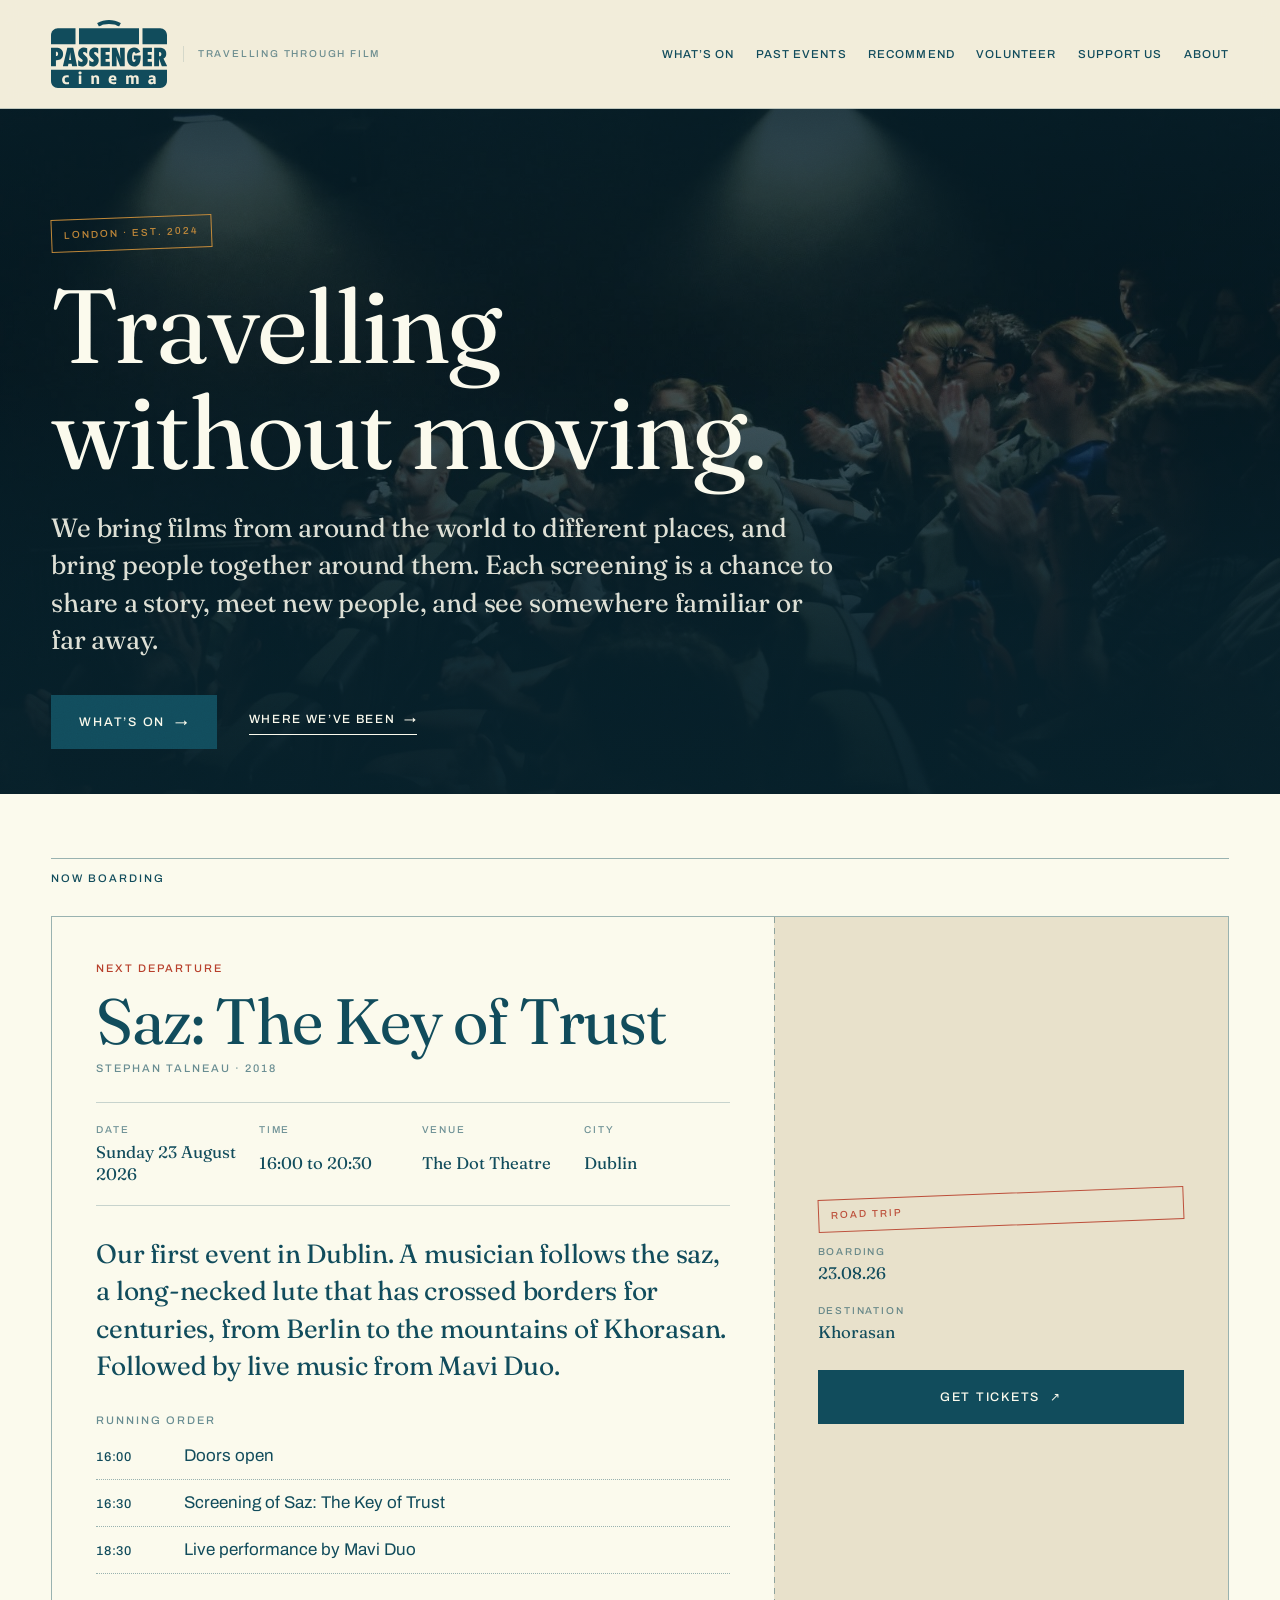
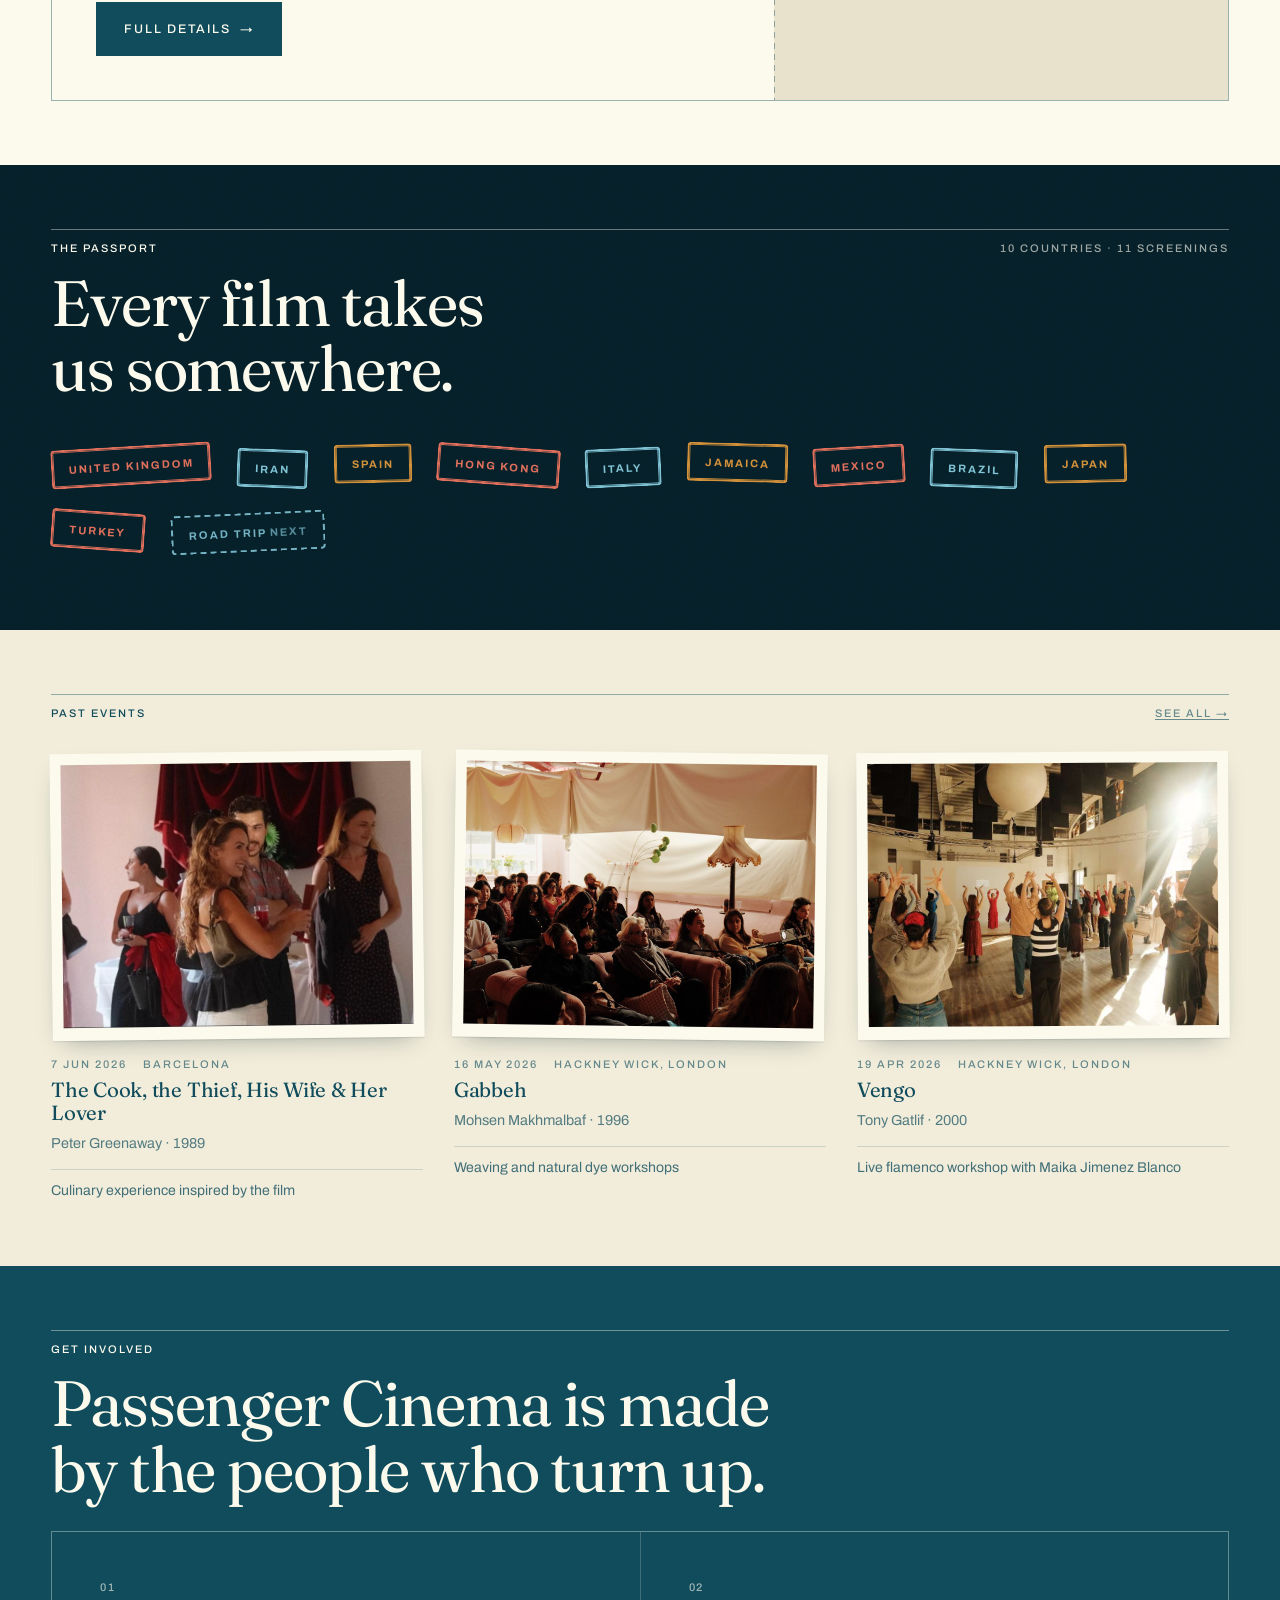
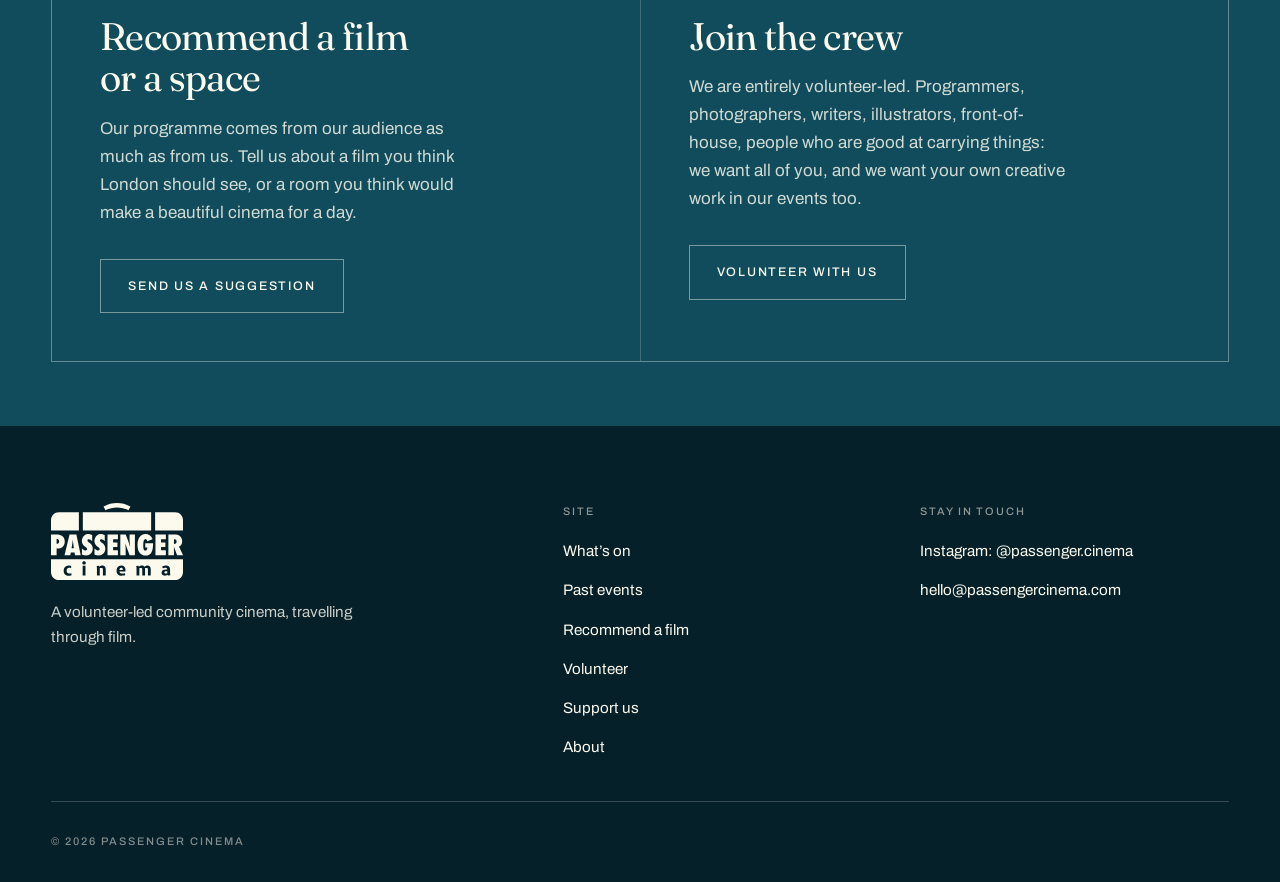
==== commit 1f922ad9: "Two typefaces: Archivo takes over the labels from the monospace Fraunces for display, Archivo for ev" ====
--- a/index.html
+++ b/index.html
@@ -12,7 +12,7 @@
 <link rel="icon" href="assets/img/brand/logo-mark.png">
 <link rel="preconnect" href="https://fonts.googleapis.com">
 <link rel="preconnect" href="https://fonts.gstatic.com" crossorigin>
-<link href="https://fonts.googleapis.com/css2?family=Fraunces:ital,opsz,wght@0,9..144,300..700;1,9..144,300..600&family=Archivo:wght@400;500;600&family=Space+Mono:wght@400;700&display=swap" rel="stylesheet">
+<link href="https://fonts.googleapis.com/css2?family=Fraunces:ital,opsz,wght@0,9..144,300..700;1,9..144,300..600&family=Archivo:wght@400;500;600;700&display=swap" rel="stylesheet">
 <link rel="stylesheet" href="assets/css/style.css">
 <script>
 /* Fetch the content now, while the page is still parsing, rather than waiting
--- a/assets/css/style.css
+++ b/assets/css/style.css
@@ -19,9 +19,11 @@
   --rule-strong:    color-mix(in srgb, var(--midnight) 42%, transparent);
   --rule-dark:      rgba(251, 250, 237, .20);
 
+  /* two typefaces, not three: Fraunces for display, Archivo for everything
+     else. The small letterspaced labels that used to be set in a monospace
+     are Archivo at 500 now. */
   --display: "Fraunces", "Iowan Old Style", "Palatino Linotype", Palatino, Georgia, serif;
   --sans:    "Archivo", "Helvetica Neue", Helvetica, Arial, sans-serif;
-  --mono:    "Space Mono", ui-monospace, SFMono-Regular, "SF Mono", Menlo, Consolas, monospace;
 
   --gut:   clamp(1.25rem, 4vw, 3.5rem);
   --maxw:  1320px;
@@ -71,7 +73,7 @@
 .skip {
   position: absolute; left: -9999px; top: 0; z-index: 200;
   background: var(--midnight); color: var(--ivory);
-  padding: .75rem 1.25rem; font-family: var(--mono); font-size: .8rem;
+  padding: .75rem 1.25rem; font-family: var(--sans); font-weight: 500; font-size: .8rem;
 }
 .skip:focus { left: 0; }
 
@@ -97,7 +99,7 @@
    These hold editable content, so they have to survive someone typing a long
    value into the CMS. Wrap rather than overflow, and never exceed the column. */
 .label {
-  font-family: var(--mono);
+  font-family: var(--sans); font-weight: 500;
   font-size: .6875rem;
   letter-spacing: .18em;
   text-transform: uppercase;
@@ -158,7 +160,7 @@
 /* ------------------------------------------------------------------ links */
 .link {
   display: inline-flex; align-items: center; gap: .5rem;
-  font-family: var(--mono); font-size: .75rem; letter-spacing: .14em;
+  font-family: var(--sans); font-weight: 500; font-size: .75rem; letter-spacing: .14em;
   text-transform: uppercase; text-decoration: none;
   padding-bottom: .25rem;
   border-bottom: 1px solid currentColor;
@@ -170,7 +172,7 @@
 
 .btn {
   display: inline-flex; align-items: center; justify-content: center; gap: .6rem;
-  font-family: var(--mono); font-size: .78rem; letter-spacing: .14em;
+  font-family: var(--sans); font-weight: 500; font-size: .78rem; letter-spacing: .14em;
   text-transform: uppercase; text-decoration: none;
   padding: 1rem 1.7rem;
   background: var(--midnight); color: var(--ivory);
@@ -190,7 +192,7 @@
 /* ----------------------------------------------------------------- stamps */
 .stamp {
   display: inline-block;
-  font-family: var(--mono); font-size: .625rem; letter-spacing: .2em; text-transform: uppercase;
+  font-family: var(--sans); font-weight: 500; font-size: .625rem; letter-spacing: .2em; text-transform: uppercase;
   padding: .45rem .75rem;
   border: 1.5px solid currentColor;
   color: var(--stamp);
@@ -223,14 +225,17 @@
 .brand img { width: clamp(92px, 10vw, 116px); }
 .brand__tag {
   display: none;
-  font-family: var(--mono); font-size: .625rem; letter-spacing: .18em; text-transform: uppercase;
+  font-family: var(--sans); font-weight: 500; font-size: .625rem; letter-spacing: .18em; text-transform: uppercase;
   opacity: .6; padding-left: .85rem; border-left: 1px solid var(--rule);
 }
 @media (min-width: 900px) { .brand__tag { display: block; } }
 
-.nav { margin-left: auto; display: flex; align-items: center; gap: clamp(.9rem, 2vw, 1.9rem); }
+/* Archivo sets wider than the monospace it replaced, so the six items no
+   longer fitted beside the logo at the narrowest desktop width. The gap and
+   the tracking come in a little to buy that space back. */
+.nav { margin-left: auto; display: flex; align-items: center; gap: clamp(.8rem, 1.7vw, 1.9rem); }
 .nav a {
-  font-family: var(--mono); font-size: .72rem; letter-spacing: .13em; text-transform: uppercase;
+  font-family: var(--sans); font-weight: 500; font-size: .72rem; letter-spacing: .09em; text-transform: uppercase;
   text-decoration: none; padding: .35rem 0; position: relative; white-space: nowrap;
 }
 .nav a::after {
@@ -245,10 +250,10 @@
   margin-left: auto; display: inline-flex; align-items: center; gap: .5rem;
   background: none; border: 1px solid var(--rule-strong); cursor: pointer;
   padding: .5rem .8rem;
-  font-family: var(--mono); font-size: .68rem; letter-spacing: .14em; text-transform: uppercase;
-}
-@media (min-width: 940px) { .navToggle { display: none; } }
-@media (max-width: 939px) {
+  font-family: var(--sans); font-weight: 500; font-size: .68rem; letter-spacing: .14em; text-transform: uppercase;
+}
+@media (min-width: 1000px) { .navToggle { display: none; } }
+@media (max-width: 999px) {
   .nav {
     position: fixed; inset: var(--headerH) 0 auto 0;
     background: var(--midnight); color: var(--ivory);
@@ -338,7 +343,7 @@
     background-size: 11px 1px; }
 }
 .ticket__row { display: grid; gap: .2rem; }
-.ticket__row dt { font-family: var(--mono); font-size: .625rem; letter-spacing: .18em; text-transform: uppercase; opacity: .6; }
+.ticket__row dt { font-family: var(--sans); font-weight: 500; font-size: .625rem; letter-spacing: .18em; text-transform: uppercase; opacity: .6; }
 .ticket__row dd { margin: 0; font-family: var(--display); font-size: 1.05rem; line-height: 1.3; overflow-wrap: anywhere; }
 .ticket__meta { display: grid; grid-template-columns: repeat(auto-fit, minmax(120px, 1fr)); gap: 1.1rem; margin: 1.6rem 0 1.8rem;
   border-top: 1px solid var(--rule); border-bottom: 1px solid var(--rule); padding-block: 1.2rem; }
@@ -346,7 +351,7 @@
 .runorder { list-style: none; display: grid; gap: .55rem; margin: 0 0 1.75rem; }
 .runorder li { display: grid; grid-template-columns: 4.5rem 1fr; gap: 1rem; align-items: baseline;
   padding-bottom: .55rem; border-bottom: 1px dotted var(--rule-strong); }
-.runorder time { font-family: var(--mono); font-size: .8rem; letter-spacing: .06em; }
+.runorder time { font-family: var(--sans); font-weight: 500; font-size: .8rem; letter-spacing: .06em; font-variant-numeric: tabular-nums; }
 
 /* a smaller button, for places that should not shout */
 .btn--sm { padding: .62rem 1.05rem; font-size: .68rem; letter-spacing: .12em; gap: .45rem; }
@@ -427,7 +432,7 @@
 @media (min-width: 780px) { .pillars { grid-template-columns: repeat(3, 1fr); } }
 .pillar { background: var(--paper); padding: clamp(1.5rem, 3vw, 2.25rem) clamp(1.25rem, 2.5vw, 2rem); }
 .ivory .pillars .pillar { background: var(--ivory); }
-.pillar__n { font-family: var(--mono); font-size: .68rem; letter-spacing: .2em; opacity: .5; display: block; margin-bottom: 1.1rem; }
+.pillar__n { font-family: var(--sans); font-weight: 500; font-size: .68rem; letter-spacing: .2em; opacity: .5; display: block; margin-bottom: 1.1rem; }
 .pillar h3 { margin-bottom: .6rem; }
 .pillar p { margin: 0; font-size: .96rem; opacity: .82; }
 
@@ -452,7 +457,7 @@
   padding: .7rem 1rem .6rem;
   text-decoration: none;
   color: var(--ink);
-  font-family: var(--mono);
+  font-family: var(--sans); font-weight: 500;
   font-size: .68rem;
   letter-spacing: .18em;
   text-transform: uppercase;
@@ -525,7 +530,7 @@
   letter-spacing: 0; text-transform: none; margin-top: .45rem;
 }
 .pcard__n {
-  font-family: var(--mono); font-size: .56rem; letter-spacing: .14em;
+  font-family: var(--sans); font-weight: 500; font-size: .56rem; letter-spacing: .14em;
   text-transform: uppercase; opacity: .55;
 }
 .pcard::after {
@@ -588,7 +593,7 @@
 /* the index number sits on the white margin, like a pencilled note */
 .card__no {
   position: absolute; right: 14px; bottom: 16px; z-index: 2;
-  font-family: var(--mono); font-size: .62rem; letter-spacing: .16em;
+  font-family: var(--sans); font-weight: 500; font-size: .62rem; letter-spacing: .16em;
   color: var(--midnight); opacity: .45;
 }
 
@@ -608,7 +613,7 @@
   color: var(--ivory);
 }
 .poster__t { font-family: var(--display); font-size: 1.15rem; line-height: 1.15; max-width: 16ch; margin-inline: auto; }
-.poster__n { font-family: var(--mono); font-size: .62rem; letter-spacing: .2em; opacity: .55; text-transform: uppercase; }
+.poster__n { font-family: var(--sans); font-weight: 500; font-size: .62rem; letter-spacing: .2em; opacity: .55; text-transform: uppercase; }
 
 /* ---------------------------------------------------------- archive index */
 .filters { display: flex; flex-wrap: wrap; gap: .45rem; margin-bottom: clamp(1.75rem, 4vw, 2.5rem); }
@@ -616,7 +621,7 @@
   background: transparent; border: 1px solid var(--rule-strong); cursor: pointer;
   padding: .5rem .8rem;
   display: inline-flex; align-items: center; gap: .5rem;
-  font-family: var(--mono); font-size: .68rem; letter-spacing: .13em; text-transform: uppercase;
+  font-family: var(--sans); font-weight: 500; font-size: .68rem; letter-spacing: .13em; text-transform: uppercase;
   transition: background .18s var(--ease), color .18s var(--ease), border-color .18s var(--ease);
 }
 .filters button:hover { border-color: var(--midnight); }
@@ -635,7 +640,7 @@
 .emeta { display: grid; grid-template-columns: repeat(auto-fit, minmax(150px, 1fr)); gap: 1.4rem;
   border-block: 1px solid var(--rule); padding-block: 1.5rem; }
 .emeta div { display: grid; gap: .3rem; }
-.emeta dt { font-family: var(--mono); font-size: .625rem; letter-spacing: .18em; text-transform: uppercase; opacity: .6; }
+.emeta dt { font-family: var(--sans); font-weight: 500; font-size: .625rem; letter-spacing: .18em; text-transform: uppercase; opacity: .6; }
 .emeta dd { margin: 0; font-family: var(--display); font-size: 1.05rem; line-height: 1.3; }
 
 
@@ -651,14 +656,14 @@
   width: 40px; height: 40px; border-radius: 50%;
   object-fit: cover; display: grid; place-items: center;
   background: var(--paper-2); color: var(--midnight);
-  font-family: var(--mono); font-size: .62rem; letter-spacing: .06em;
+  font-family: var(--sans); font-weight: 500; font-size: .62rem; letter-spacing: .06em;
 }
 .dark .credit__pic, .deep .credit__pic { background: var(--midnight-soft); color: var(--ivory); }
 .credit__pic--initials { border: 1px solid var(--rule-strong); }
 .credit__t { display: grid; gap: .1rem; font-size: .95rem; }
 .credit__t b { font-weight: 600; }
 .credit__r {
-  font-family: var(--mono); font-size: .62rem; letter-spacing: .13em;
+  font-family: var(--sans); font-weight: 500; font-size: .62rem; letter-spacing: .13em;
   text-transform: uppercase; opacity: .6;
 }
 
@@ -695,7 +700,7 @@
 .lightbox__nav { display: flex; justify-content: center; gap: .6rem; }
 .lightbox button {
   background: transparent; border: 1px solid rgba(251,250,237,.45); color: var(--ivory); cursor: pointer;
-  padding: .6rem 1rem; font-family: var(--mono); font-size: .72rem; letter-spacing: .13em; text-transform: uppercase;
+  padding: .6rem 1rem; font-family: var(--sans); font-weight: 500; font-size: .72rem; letter-spacing: .13em; text-transform: uppercase;
 }
 .lightbox button:hover { background: var(--ivory); color: var(--midnight); }
 .lightbox__close { margin-left: auto; }
@@ -707,7 +712,7 @@
    otherwise stack with no gap at all while the rest of the form breathes.
    Long answer boxes need more air than the short fields above them. */
 [data-role-questions] { display: grid; gap: 2.4rem; }
-.field > label { font-family: var(--mono); font-size: .7rem; letter-spacing: .14em; text-transform: uppercase; }
+.field > label { font-family: var(--sans); font-weight: 500; font-size: .7rem; letter-spacing: .14em; text-transform: uppercase; }
 .field .hint { font-size: .85rem; opacity: .68; line-height: 1.5; margin: 0; }
 .field .req { color: var(--stamp); }
 .dark .field .req, .deep .field .req { color: var(--ochre); }
@@ -727,7 +732,7 @@
   background-repeat: no-repeat; background-position: right 1rem center; padding-right: 2.6rem; }
 .field input:focus, .field textarea:focus, .field select:focus { border-color: var(--midnight); outline-offset: 1px; }
 .field input[aria-invalid="true"], .field textarea[aria-invalid="true"] { border-color: var(--stamp); background: color-mix(in srgb, var(--stamp) 6%, var(--ivory)); }
-.field .err { color: var(--stamp); font-family: var(--mono); font-size: .7rem; letter-spacing: .1em; text-transform: uppercase; }
+.field .err { color: var(--stamp); font-family: var(--sans); font-weight: 500; font-size: .7rem; letter-spacing: .1em; text-transform: uppercase; }
 
 .grid2 { display: grid; gap: 1.6rem; }
 @media (min-width: 680px) { .grid2 { grid-template-columns: 1fr 1fr; } }
@@ -767,7 +772,7 @@
 .offer li { display: grid; grid-template-columns: 2.2rem 1fr; gap: .75rem; align-items: start;
   padding: 1rem 0; border-bottom: 1px solid var(--rule); }
 .offer li:first-child { border-top: 1px solid var(--rule); }
-.offer .n { font-family: var(--mono); font-size: .68rem; letter-spacing: .1em; opacity: .5; padding-top: .3rem; }
+.offer .n { font-family: var(--sans); font-weight: 500; font-size: .68rem; letter-spacing: .1em; opacity: .5; padding-top: .3rem; }
 
 /* ----------------------------------------------------------------- footer */
 .foot { background: var(--ink); color: var(--ivory); padding-block: clamp(3rem, 6vw, 5rem) 2rem; }
@@ -776,7 +781,7 @@
 @media (min-width: 860px) { .foot__grid { grid-template-columns: 1.5fr 1fr 1fr; gap: 3rem; } }
 .foot__brand img { width: 132px; margin-bottom: 1.25rem; }
 .foot__brand p { max-width: 34ch; opacity: .8; font-size: .95rem; }
-.foot h4 { font-family: var(--mono); font-size: .68rem; letter-spacing: .18em; text-transform: uppercase; opacity: .55; margin-bottom: 1rem; }
+.foot h4 { font-family: var(--sans); font-weight: 500; font-size: .68rem; letter-spacing: .18em; text-transform: uppercase; opacity: .55; margin-bottom: 1rem; }
 .foot ul { list-style: none; display: grid; gap: .7rem; }
 .foot ul a { font-size: .95rem; border-bottom: 1px solid transparent; padding-bottom: 1px; }
 .foot ul a:hover { border-bottom-color: currentColor; }
@@ -790,7 +795,7 @@
   padding-block: .8rem;
   overflow: hidden;
 }
-.marquee-rule__in { display: flex; gap: 2.5rem; white-space: nowrap; font-family: var(--mono);
+.marquee-rule__in { display: flex; gap: 2.5rem; white-space: nowrap; font-family: var(--sans); font-weight: 500;
   font-size: .68rem; letter-spacing: .2em; text-transform: uppercase; opacity: .6; }
 
 .two-col { display: grid; gap: clamp(1.75rem, 3vw, 2.75rem); align-items: start; }
@@ -798,7 +803,7 @@
 .two-col--even { grid-template-columns: 1fr; }
 @media (min-width: 900px) { .two-col--even { grid-template-columns: 1fr 1fr; } }
 
-.figcap { font-family: var(--mono); font-size: .66rem; letter-spacing: .12em; text-transform: uppercase;
+.figcap { font-family: var(--sans); font-weight: 500; font-size: .66rem; letter-spacing: .12em; text-transform: uppercase;
   opacity: .55; margin-top: .7rem; }
 /* Turkish needs a dotted capital İ, which the CSS transform cannot give us.
    These captions are written in capitals already and left exactly as typed. */
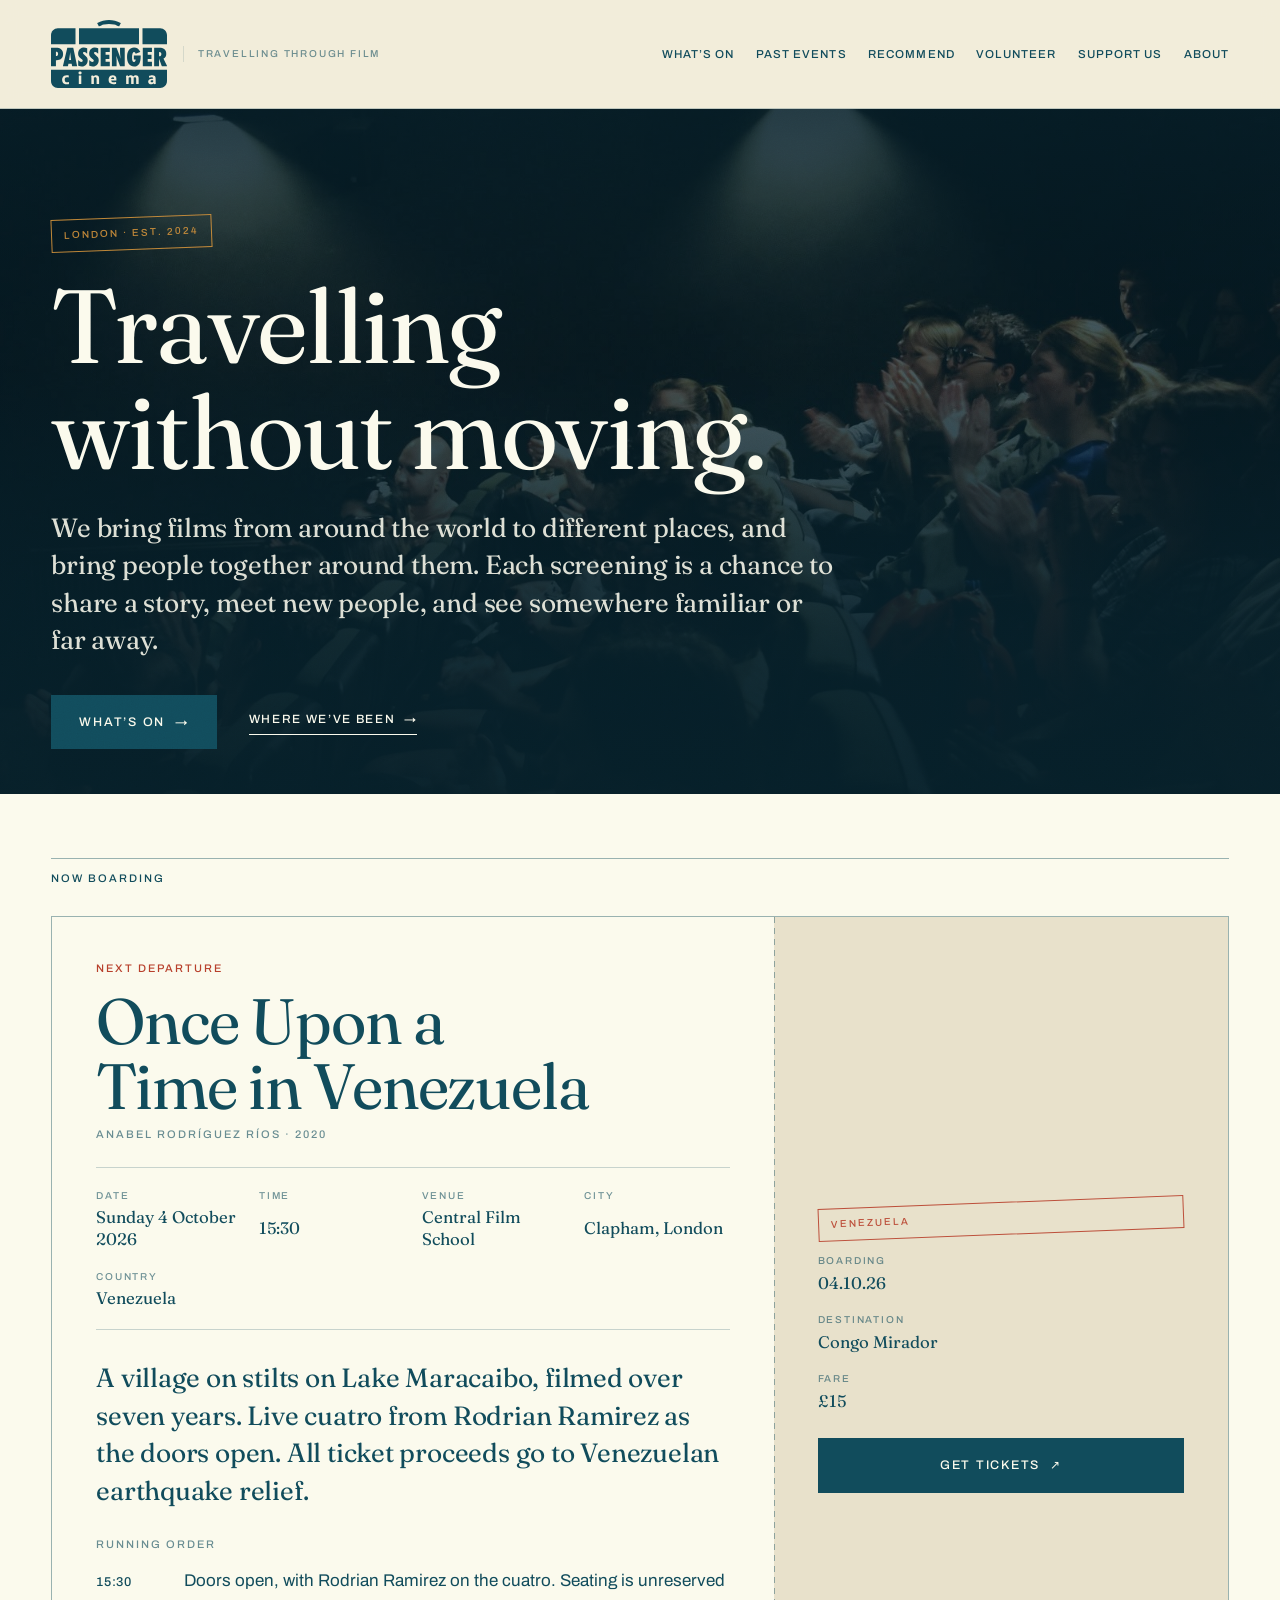
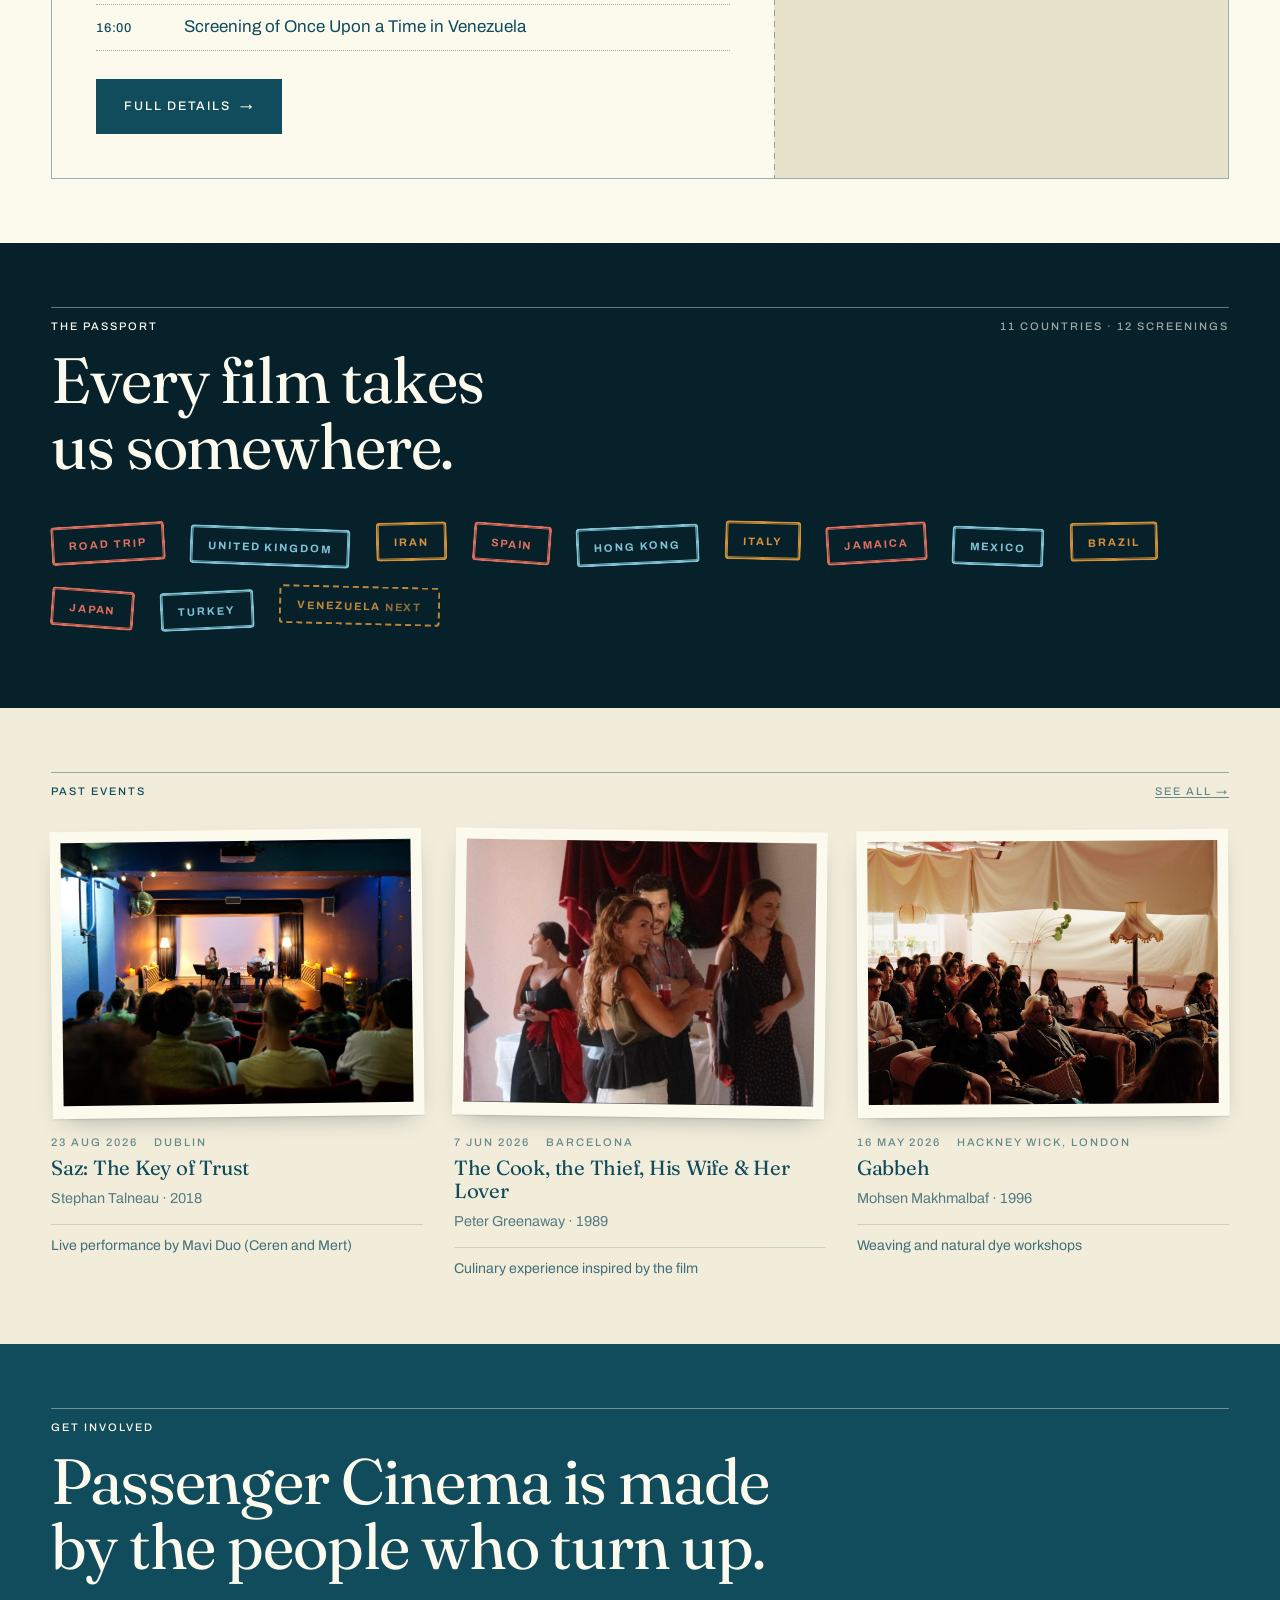
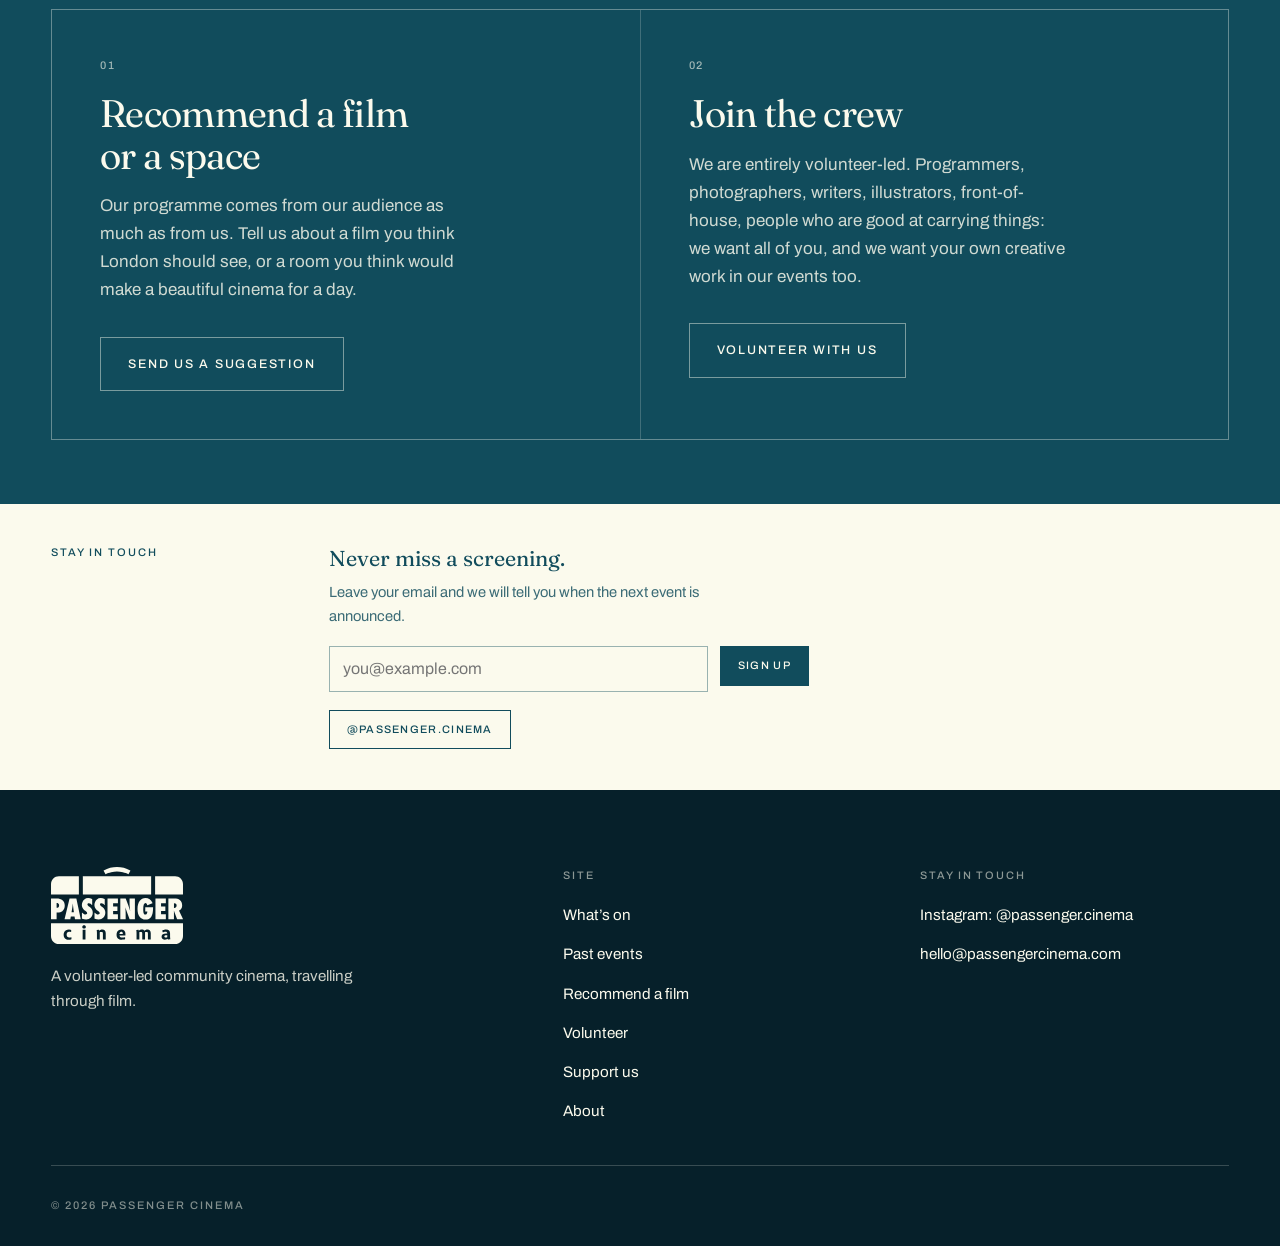
==== commit c0b1bdec: "Put the stay in touch signup on the home page too Sits after Get involved on an ivory ground, so it " ====
--- a/index.html
+++ b/index.html
@@ -147,7 +147,44 @@
         </article>
       </div>
     </div>
-  </section></main>
+  </section>
+
+  <!-- ==================================================== STAY IN TOUCH -->
+  <section class="section section--tight ivory">
+    <div class="wrap">
+      <div class="two-col stayintouch">
+        <div><p class="label">Stay in touch</p></div>
+        <div>
+          <p class="stayintouch__lede" data-t="subscribe.heading">Never miss a screening.</p>
+          <p class="stayintouch__p" data-t="subscribe.body">
+            Leave your email and we will tell you when the next event is announced.
+          </p>
+
+          <form class="form ph-no-capture" data-pcform data-subject="Newsletter" novalidate
+                style="margin-top:1.1rem;max-width:30rem;gap:.5rem">
+            <div class="hp" aria-hidden="true">
+              <label>Leave this empty<input type="text" name="_hp" tabindex="-1" autocomplete="off"></label>
+            </div>
+            <div class="signup">
+              <div class="field">
+                <label class="sr" for="nl-email-home">Your email</label>
+                <input id="nl-email-home" name="Your email" type="email" required
+                       placeholder="you@example.com" autocomplete="email">
+                <p class="err" hidden>Please enter a valid email</p>
+              </div>
+              <button class="btn btn--sm" type="submit">Sign up</button>
+            </div>
+            <div class="formMsg" data-formmsg role="status" aria-live="polite" style="margin-top:.75rem"></div>
+          </form>
+
+          <p class="stayintouch__row">
+            <a class="btn btn--sm btn--ghost" data-instagram href="#" target="_blank" rel="noopener">@passenger.cinema</a>
+          </p>
+        </div>
+      </div>
+    </div>
+  </section>
+</main>
 
 <footer class="foot">
   <div class="wrap">
--- a/assets/css/style.css
+++ b/assets/css/style.css
@@ -767,6 +767,16 @@
 .role h3 { font-family: var(--display); font-size: 1.15rem; line-height: 1.15; }
 .role p { margin: 0; font-size: .9rem; opacity: .75; }
 
+/* a role that is not recruiting: still listed, visibly out of reach */
+.role--closed label { cursor: default; }
+.role--closed label:hover { background: transparent; }
+.role--closed .role__t, .role--closed p { opacity: .45; }
+.role--closed .role__closed {
+  opacity: 1; margin-top: .8rem;
+  font-family: var(--sans); font-weight: 500; font-size: .625rem;
+  letter-spacing: .16em; text-transform: uppercase; color: var(--stamp);
+}
+
 /* offer list */
 .offer { list-style: none; display: grid; gap: 0; }
 .offer li { display: grid; grid-template-columns: 2.2rem 1fr; gap: .75rem; align-items: start;
@@ -814,3 +824,26 @@
   text-align: center;
 }
 .empty p { margin: 0 auto; max-width: 42ch; opacity: .8; }
+
+/* ---------------------------------------------------------------- partners */
+/* Sponsors, partners and the charities an event supports. Logos share one
+   height so a wide wordmark and a tall emblem carry equal weight. */
+.partners { display: flex; flex-wrap: wrap; gap: clamp(1.75rem, 3.5vw, 2.5rem) clamp(2.5rem, 6vw, 5rem); }
+/* the charities, with a line each, take the full width; logo-only groups share a row */
+.partners__group:has(.partner--about) { flex-basis: 100%; }
+.partners__group { display: grid; gap: 1rem; }
+.partners__list {
+  list-style: none; margin: 0; padding: 0;
+  display: flex; flex-wrap: wrap; align-items: center;
+  gap: clamp(1.5rem, 4vw, 3rem);
+}
+.partner { display: grid; gap: .8rem; align-content: start; }
+.partner--about { flex: 1 1 16rem; max-width: 26rem; }
+.partners__mark { display: inline-flex; align-items: center; min-height: 4.5rem; text-decoration: none; }
+.partners__mark img { height: clamp(3.25rem, 7vw, 4.5rem); width: auto; max-width: 13rem; object-fit: contain; }
+a.partners__mark { transition: opacity .2s var(--ease); }
+a.partners__mark:hover { opacity: .75; }
+.partners__name { font-family: var(--display); font-size: 1.2rem; }
+.partner__about { margin: 0; font-size: .9rem; line-height: 1.5; opacity: .82; max-width: 40ch; }
+.partner__about b { font-weight: 600; opacity: 1; }
+
